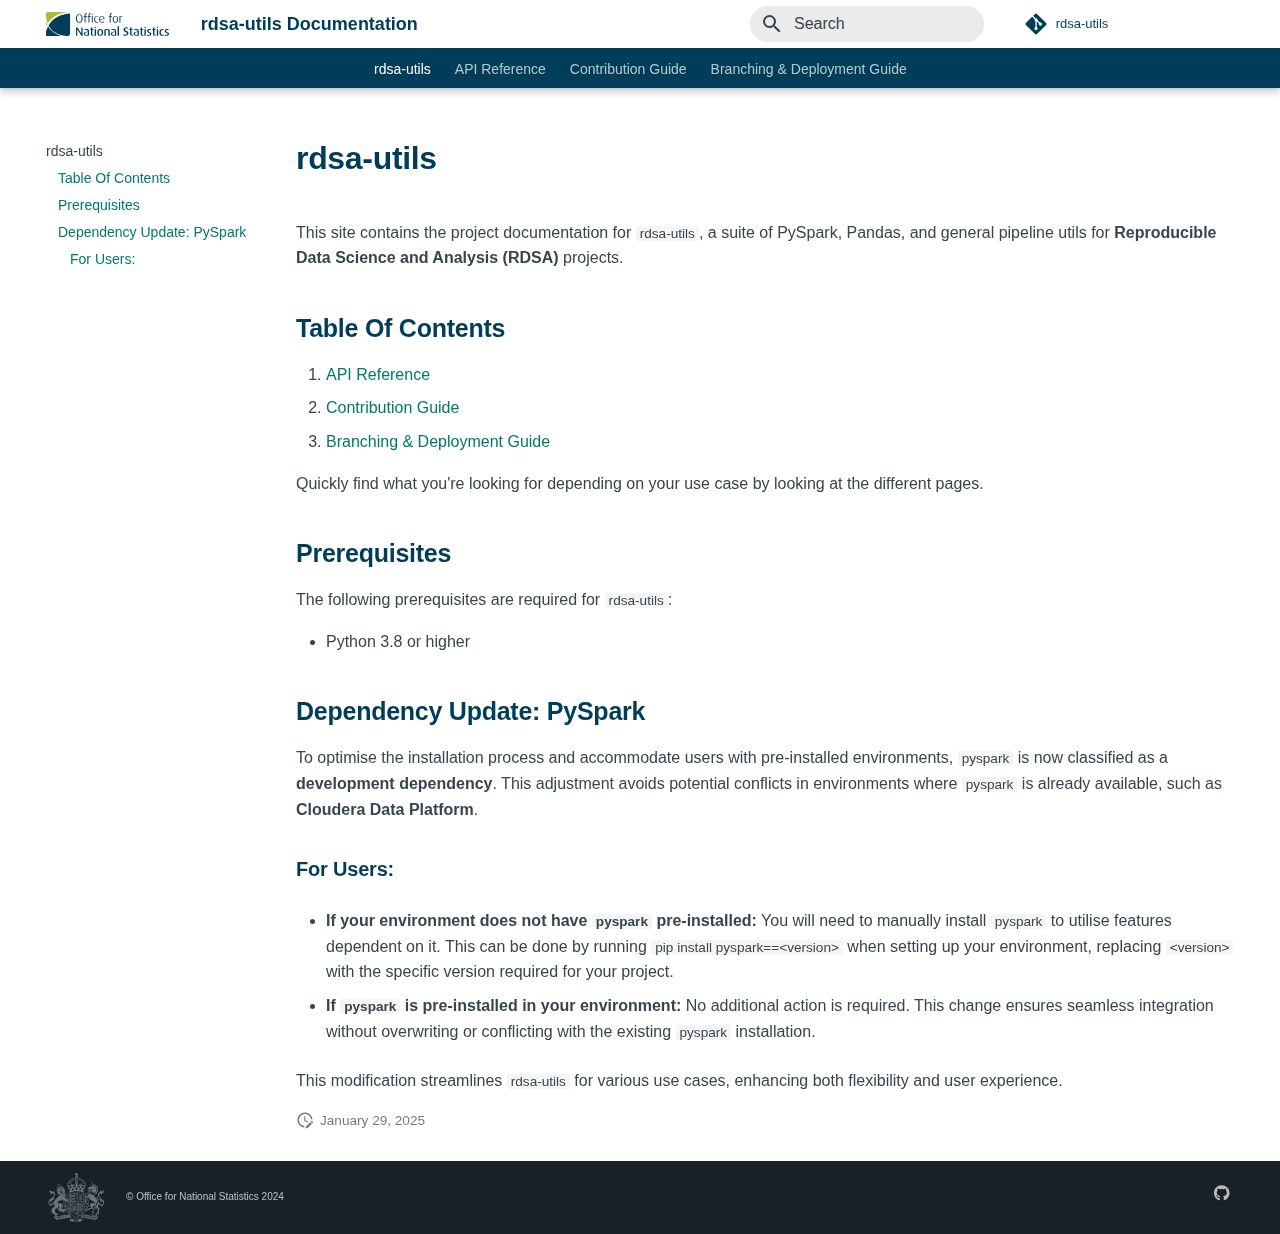
==== index.html @ 757cd20f "deploy: 5afa56622644bb2342d6a331ead1dd76dbdfb182" ====
<!--
  Copyright (c) 2016-2024 Martin Donath <martin.donath@squidfunk.com>

  Permission is hereby granted, free of charge, to any person obtaining a copy
  of this software and associated documentation files (the "Software"), to
  deal in the Software without restriction, including without limitation the
  rights to use, copy, modify, merge, publish, distribute, sublicense, and/or
  sell copies of the Software, and to permit persons to whom the Software is
  furnished to do so, subject to the following conditions:

  The above copyright notice and this permission notice shall be included in
  all copies or substantial portions of the Software.

  THE SOFTWARE IS PROVIDED "AS IS", WITHOUT WARRANTY OF ANY KIND, EXPRESS OR
  IMPLIED, INCLUDING BUT NOT LIMITED TO THE WARRANTIES OF MERCHANTABILITY,
  FITNESS FOR A PARTICULAR PURPOSE AND NON-INFRINGEMENT. IN NO EVENT SHALL THE
  AUTHORS OR COPYRIGHT HOLDERS BE LIABLE FOR ANY CLAIM, DAMAGES OR OTHER
  LIABILITY, WHETHER IN AN ACTION OF CONTRACT, TORT OR OTHERWISE, ARISING
  FROM, OUT OF OR IN CONNECTION WITH THE SOFTWARE OR THE USE OR OTHER DEALINGS
  IN THE SOFTWARE.
-->

<!--
  Copyright (c) 2016-2024 Martin Donath <martin.donath@squidfunk.com>

  Permission is hereby granted, free of charge, to any person obtaining a copy
  of this software and associated documentation files (the "Software"), to
  deal in the Software without restriction, including without limitation the
  rights to use, copy, modify, merge, publish, distribute, sublicense, and/or
  sell copies of the Software, and to permit persons to whom the Software is
  furnished to do so, subject to the following conditions:

  The above copyright notice and this permission notice shall be included in
  all copies or substantial portions of the Software.

  THE SOFTWARE IS PROVIDED "AS IS", WITHOUT WARRANTY OF ANY KIND, EXPRESS OR
  IMPLIED, INCLUDING BUT NOT LIMITED TO THE WARRANTIES OF MERCHANTABILITY,
  FITNESS FOR A PARTICULAR PURPOSE AND NON-INFRINGEMENT. IN NO EVENT SHALL THE
  AUTHORS OR COPYRIGHT HOLDERS BE LIABLE FOR ANY CLAIM, DAMAGES OR OTHER
  LIABILITY, WHETHER IN AN ACTION OF CONTRACT, TORT OR OTHERWISE, ARISING
  FROM, OUT OF OR IN CONNECTION WITH THE SOFTWARE OR THE USE OR OTHER DEALINGS
  IN THE SOFTWARE.
-->



<!doctype html>
<html lang="en" class="no-js">
  <head>

    <!-- Meta tags -->
    
      <meta charset="utf-8" />
      <meta name="viewport" content="width=device-width,initial-scale=1" />

      <!-- Page description -->
      

      <!-- Page author -->
      

      <!-- Canonical -->
      

      <!-- Previous page -->
      

      <!-- Next page -->
      
        <link rel="next" href="reference/" />
      

      <!-- RSS feed -->
      

      <!-- Favicon -->
      <link rel="icon" href="assets/images/favicon.ico" />

      <!-- Generator banner -->
      <meta
        name="generator"
        content="mkdocs-1.6.0, $md-name$-$md-version$"
      />
    

    <!-- Site title -->
    
      
        <title>rdsa-utils Documentation</title>
      
    

    <!-- Theme-related style sheets -->
    
      <link rel="stylesheet" href="assets/stylesheets/main.css" />

      <!-- Extra color palette -->
      

      <!-- Custom icons -->
      


    

    <!-- JavaScript libraries -->
    
      
    

    <!-- Webfonts -->
    

      <!-- Load fonts from Google -->
      
        
        
        <link rel="preconnect" href="https://fonts.gstatic.com" crossorigin />
        <link
          rel="stylesheet"
          href="https://fonts.googleapis.com/css?family=Roboto:300,300i,400,400i,700,700i%7CRoboto+Mono:400,400i,700,700i&display=fallback"
        />
        <style>
          :root {
            --md-text-font: "Roboto";
            --md-code-font: "Roboto Mono";
          }
        </style>
      
    

    <!-- Custom style sheets -->
    
      <link rel="stylesheet" href="assets/_mkdocstrings.css" />
    

    <!-- Helper functions for inline scripts -->
    <script>__md_scope=new URL(".",location),__md_hash=e=>[...e].reduce((e,_)=>(e<<5)-e+_.charCodeAt(0),0),__md_get=(e,_=localStorage,t=__md_scope)=>JSON.parse(_.getItem(t.pathname+"."+e)),__md_set=(e,_,t=localStorage,a=__md_scope)=>{try{t.setItem(a.pathname+"."+e,JSON.stringify(_))}catch(e){}}</script>

    <!-- Meta tags from front matter or plugins -->
    

    <!-- Custom front matter -->
    
  </head>

  <!-- Set text direction and color palette, if defined -->
  
  
    <body dir="ltr">
  
    

    <!--
      State toggles - we need to set autocomplete="off" in order to reset the
      drawer on back button invocation in some browsers
    -->
    <input
      class="md-toggle"
      data-md-toggle="drawer"
      type="checkbox"
      id="__drawer"
      autocomplete="off"
    />
    <input
      class="md-toggle"
      data-md-toggle="search"
      type="checkbox"
      id="__search"
      autocomplete="off"
    />

    <!-- Overlay for expanded drawer -->
    <label class="md-overlay" for="__drawer"></label>

    <!-- Skip to content -->
    <div data-md-component="skip">
      
        
        <a href="#table-of-contents" class="md-skip">
          Skip to content
        </a>
      
    </div>

    <!-- Announcement bar -->
    <div data-md-component="announce">
      
    </div>

    <!-- Version warning -->
    

    <!-- Header -->
    
      

  

<header class="md-header md-header--shadow md-header--lifted" data-md-component="header">
  <nav class="md-header__inner md-grid" aria-label="Header">
    <a href="." title="rdsa-utils Documentation" class="md-header__button md-logo" aria-label="rdsa-utils Documentation" data-md-component="logo">
      
  <img src="assets/images/logo.svg" alt="logo">

    </a>
    <label class="md-header__button md-icon" for="__drawer">
      
      <svg xmlns="http://www.w3.org/2000/svg" viewBox="0 0 24 24"><path d="M3 6h18v2H3V6m0 5h18v2H3v-2m0 5h18v2H3v-2Z"/></svg>
    </label>
    <div class="md-header__title" data-md-component="header-title">
      <div class="md-header__ellipsis">
        <div class="md-header__topic">
          <span class="md-ellipsis">
            rdsa-utils Documentation
          </span>
        </div>
        <div class="md-header__topic" data-md-component="header-topic">
          <span class="md-ellipsis">
            
              rdsa-utils
            
          </span>
        </div>
      </div>
    </div>
    
    
      <script>var media,input,key,value,palette=__md_get("__palette");if(palette&&palette.color){"(prefers-color-scheme)"===palette.color.media&&(media=matchMedia("(prefers-color-scheme: light)"),input=document.querySelector(media.matches?"[data-md-color-media='(prefers-color-scheme: light)']":"[data-md-color-media='(prefers-color-scheme: dark)']"),palette.color.media=input.getAttribute("data-md-color-media"),palette.color.scheme=input.getAttribute("data-md-color-scheme"),palette.color.primary=input.getAttribute("data-md-color-primary"),palette.color.accent=input.getAttribute("data-md-color-accent"));for([key,value]of Object.entries(palette.color))document.body.setAttribute("data-md-color-"+key,value)}</script>
    
    
    
      <label class="md-header__button md-icon" for="__search">
        
        <svg xmlns="http://www.w3.org/2000/svg" viewBox="0 0 24 24"><path d="M9.5 3A6.5 6.5 0 0 1 16 9.5c0 1.61-.59 3.09-1.56 4.23l.27.27h.79l5 5-1.5 1.5-5-5v-.79l-.27-.27A6.516 6.516 0 0 1 9.5 16 6.5 6.5 0 0 1 3 9.5 6.5 6.5 0 0 1 9.5 3m0 2C7 5 5 7 5 9.5S7 14 9.5 14 14 12 14 9.5 12 5 9.5 5Z"/></svg>
      </label>
      <div class="md-search" data-md-component="search" role="dialog">
  <label class="md-search__overlay" for="__search"></label>
  <div class="md-search__inner" role="search">
    <form class="md-search__form" name="search">
      <input type="text" class="md-search__input" name="query" aria-label="Search" placeholder="Search" autocapitalize="off" autocorrect="off" autocomplete="off" spellcheck="false" data-md-component="search-query" required>
      <label class="md-search__icon md-icon" for="__search">
        
        <svg xmlns="http://www.w3.org/2000/svg" viewBox="0 0 24 24"><path d="M9.5 3A6.5 6.5 0 0 1 16 9.5c0 1.61-.59 3.09-1.56 4.23l.27.27h.79l5 5-1.5 1.5-5-5v-.79l-.27-.27A6.516 6.516 0 0 1 9.5 16 6.5 6.5 0 0 1 3 9.5 6.5 6.5 0 0 1 9.5 3m0 2C7 5 5 7 5 9.5S7 14 9.5 14 14 12 14 9.5 12 5 9.5 5Z"/></svg>
        
        <svg xmlns="http://www.w3.org/2000/svg" viewBox="0 0 24 24"><path d="M20 11v2H8l5.5 5.5-1.42 1.42L4.16 12l7.92-7.92L13.5 5.5 8 11h12Z"/></svg>
      </label>
      <nav class="md-search__options" aria-label="Search">
        
        <button type="reset" class="md-search__icon md-icon" title="Clear" aria-label="Clear" tabindex="-1">
          
          <svg xmlns="http://www.w3.org/2000/svg" viewBox="0 0 24 24"><path d="M19 6.41 17.59 5 12 10.59 6.41 5 5 6.41 10.59 12 5 17.59 6.41 19 12 13.41 17.59 19 19 17.59 13.41 12 19 6.41Z"/></svg>
        </button>
      </nav>
      
    </form>
    <div class="md-search__output">
      <div class="md-search__scrollwrap" tabindex="0" data-md-scrollfix>
        <div class="md-search-result" data-md-component="search-result">
          <div class="md-search-result__meta">
            Initializing search
          </div>
          <ol class="md-search-result__list" role="presentation"></ol>
        </div>
      </div>
    </div>
  </div>
</div>
    
    
      <div class="md-header__source">
        <a href="https://github.com/ONSdigital/rdsa-utils" title="Go to repository" class="md-source" data-md-component="source">
  <div class="md-source__icon md-icon">
    
    <svg xmlns="http://www.w3.org/2000/svg" viewBox="0 0 448 512"><!--! Font Awesome Free 6.6.0 by @fontawesome - https://fontawesome.com License - https://fontawesome.com/license/free (Icons: CC BY 4.0, Fonts: SIL OFL 1.1, Code: MIT License) Copyright 2024 Fonticons, Inc.--><path d="M439.55 236.05 244 40.45a28.87 28.87 0 0 0-40.81 0l-40.66 40.63 51.52 51.52c27.06-9.14 52.68 16.77 43.39 43.68l49.66 49.66c34.23-11.8 61.18 31 35.47 56.69-26.49 26.49-70.21-2.87-56-37.34L240.22 199v121.85c25.3 12.54 22.26 41.85 9.08 55a34.34 34.34 0 0 1-48.55 0c-17.57-17.6-11.07-46.91 11.25-56v-123c-20.8-8.51-24.6-30.74-18.64-45L142.57 101 8.45 235.14a28.86 28.86 0 0 0 0 40.81l195.61 195.6a28.86 28.86 0 0 0 40.8 0l194.69-194.69a28.86 28.86 0 0 0 0-40.81z"/></svg>
  </div>
  <div class="md-source__repository">
    rdsa-utils
  </div>
</a>
      </div>
    
  </nav>
  
    
      
<nav class="md-tabs" aria-label="Tabs" data-md-component="tabs">
  <div class="md-grid">
    <ul class="md-tabs__list">
      
        
  
  
    
  
  
    <li class="md-tabs__item md-tabs__item--active">
      <a href="." class="md-tabs__link">
        
  
    
  
  rdsa-utils

      </a>
    </li>
  

      
        
  
  
  
    <li class="md-tabs__item">
      <a href="reference/" class="md-tabs__link">
        
  
    
  
  API Reference

      </a>
    </li>
  

      
        
  
  
  
    <li class="md-tabs__item">
      <a href="contribution_guide/" class="md-tabs__link">
        
  
    
  
  Contribution Guide

      </a>
    </li>
  

      
        
  
  
  
    <li class="md-tabs__item">
      <a href="branch_and_deploy_guide/" class="md-tabs__link">
        
  
    
  
  Branching & Deployment Guide

      </a>
    </li>
  

      
    </ul>
  </div>
</nav>
    
  
</header>
    

    <!-- Container -->
    <div class="md-container" data-md-component="container">

      <!-- Hero teaser -->
      

      <!-- Navigation tabs (collapsing) -->
      
        
      

      <!-- Main area -->
      <main class="md-main" data-md-component="main">
        <div class="md-main__inner md-grid">

          <!-- Sidebars -->
          

            <!-- Navigation -->
            
              
              <div
                class="md-sidebar md-sidebar--primary"
                data-md-component="sidebar"
                data-md-type="navigation"
                
              >
                <div class="md-sidebar__scrollwrap">
                  <div class="md-sidebar__inner">
                    


  


  

<nav class="md-nav md-nav--primary md-nav--lifted md-nav--integrated" aria-label="Navigation" data-md-level="0">
  <label class="md-nav__title" for="__drawer">
    <a href="." title="rdsa-utils Documentation" class="md-nav__button md-logo" aria-label="rdsa-utils Documentation" data-md-component="logo">
      
  <img src="assets/images/logo.svg" alt="logo">

    </a>
    rdsa-utils Documentation
  </label>
  
    <div class="md-nav__source">
      <a href="https://github.com/ONSdigital/rdsa-utils" title="Go to repository" class="md-source" data-md-component="source">
  <div class="md-source__icon md-icon">
    
    <svg xmlns="http://www.w3.org/2000/svg" viewBox="0 0 448 512"><!--! Font Awesome Free 6.6.0 by @fontawesome - https://fontawesome.com License - https://fontawesome.com/license/free (Icons: CC BY 4.0, Fonts: SIL OFL 1.1, Code: MIT License) Copyright 2024 Fonticons, Inc.--><path d="M439.55 236.05 244 40.45a28.87 28.87 0 0 0-40.81 0l-40.66 40.63 51.52 51.52c27.06-9.14 52.68 16.77 43.39 43.68l49.66 49.66c34.23-11.8 61.18 31 35.47 56.69-26.49 26.49-70.21-2.87-56-37.34L240.22 199v121.85c25.3 12.54 22.26 41.85 9.08 55a34.34 34.34 0 0 1-48.55 0c-17.57-17.6-11.07-46.91 11.25-56v-123c-20.8-8.51-24.6-30.74-18.64-45L142.57 101 8.45 235.14a28.86 28.86 0 0 0 0 40.81l195.61 195.6a28.86 28.86 0 0 0 40.8 0l194.69-194.69a28.86 28.86 0 0 0 0-40.81z"/></svg>
  </div>
  <div class="md-source__repository">
    rdsa-utils
  </div>
</a>
    </div>
  
  <ul class="md-nav__list" data-md-scrollfix>
    
      
      
  
  
    
  
  
  
    <li class="md-nav__item md-nav__item--active">
      
      <input class="md-nav__toggle md-toggle" type="checkbox" id="__toc">
      
      
      
        <label class="md-nav__link md-nav__link--active" for="__toc">
          
  
  <span class="md-ellipsis">
    rdsa-utils
  </span>
  

          <span class="md-nav__icon md-icon"></span>
        </label>
      
      <a href="." class="md-nav__link md-nav__link--active">
        
  
  <span class="md-ellipsis">
    rdsa-utils
  </span>
  

      </a>
      
        

<nav class="md-nav md-nav--secondary" aria-label="Table of contents">
  
  
  
  
    <label class="md-nav__title" for="__toc">
      <span class="md-nav__icon md-icon"></span>
      Table of contents
    </label>
    <ul class="md-nav__list" data-md-component="toc" data-md-scrollfix>
      
        <li class="md-nav__item">
  <a href="#table-of-contents" class="md-nav__link">
    <span class="md-ellipsis">
      Table Of Contents
    </span>
  </a>
  
</li>
      
        <li class="md-nav__item">
  <a href="#prerequisites" class="md-nav__link">
    <span class="md-ellipsis">
      Prerequisites
    </span>
  </a>
  
</li>
      
        <li class="md-nav__item">
  <a href="#dependency-update-pyspark" class="md-nav__link">
    <span class="md-ellipsis">
      Dependency Update: PySpark
    </span>
  </a>
  
    <nav class="md-nav" aria-label="Dependency Update: PySpark">
      <ul class="md-nav__list">
        
          <li class="md-nav__item">
  <a href="#for-users" class="md-nav__link">
    <span class="md-ellipsis">
      For Users:
    </span>
  </a>
  
</li>
        
      </ul>
    </nav>
  
</li>
      
    </ul>
  
</nav>
      
    </li>
  

    
      
      
  
  
  
  
    <li class="md-nav__item">
      <a href="reference/" class="md-nav__link">
        
  
  <span class="md-ellipsis">
    API Reference
  </span>
  

      </a>
    </li>
  

    
      
      
  
  
  
  
    <li class="md-nav__item">
      <a href="contribution_guide/" class="md-nav__link">
        
  
  <span class="md-ellipsis">
    Contribution Guide
  </span>
  

      </a>
    </li>
  

    
      
      
  
  
  
  
    <li class="md-nav__item">
      <a href="branch_and_deploy_guide/" class="md-nav__link">
        
  
  <span class="md-ellipsis">
    Branching & Deployment Guide
  </span>
  

      </a>
    </li>
  

    
  </ul>
</nav>
                  </div>
                </div>
              </div>
            

            <!-- Table of contents -->
            
          

          <!-- Page content -->
          
            <div class="md-content" data-md-component="content">
              <article class="md-content__inner md-typeset">
                
                  

  
  


  <h1>rdsa-utils</h1>

<p>This site contains the project documentation for <code>rdsa-utils</code>, a suite of PySpark, Pandas, 
and general pipeline utils for <strong>Reproducible Data Science and Analysis (RDSA)</strong> projects.</p>
<h2 id="table-of-contents">Table Of Contents</h2>
<ol>
<li><a href="reference/">API Reference</a></li>
<li><a href="contribution_guide/">Contribution Guide</a></li>
<li><a href="branch_and_deploy_guide/">Branching &amp; Deployment Guide</a></li>
</ol>
<p>Quickly find what you're looking for depending on your use case by looking at the different pages.</p>
<h2 id="prerequisites">Prerequisites</h2>
<p>The following prerequisites are required for <code>rdsa-utils</code>:</p>
<ul>
<li>Python 3.8 or higher</li>
</ul>
<h2 id="dependency-update-pyspark">Dependency Update: PySpark</h2>
<p>To optimise the installation process and accommodate users with pre-installed environments, 
<code>pyspark</code> is now classified as a <strong>development dependency</strong>. This adjustment avoids 
potential conflicts in environments where <code>pyspark</code> is already available, 
such as <strong>Cloudera Data Platform</strong>.</p>
<h3 id="for-users">For Users:</h3>
<ul>
<li>
<p><strong>If your environment does not have <code>pyspark</code> pre-installed:</strong> You will need to 
manually install <code>pyspark</code> to utilise features dependent on it. This can be done by 
running <code>pip install pyspark==&lt;version&gt;</code> when setting up your environment, 
replacing <code>&lt;version&gt;</code> with the specific version required for your project.</p>
</li>
<li>
<p><strong>If <code>pyspark</code> is pre-installed in your environment:</strong> No additional action is required. 
This change ensures seamless integration without overwriting or conflicting with the 
existing <code>pyspark</code> installation.</p>
</li>
</ul>
<p>This modification streamlines <code>rdsa-utils</code> for various use cases, enhancing both 
flexibility and user experience.</p>







  
    
  
  


  <aside class="md-source-file">
    
      
  <span class="md-source-file__fact">
    <span class="md-icon" title="Last update">
      <svg xmlns="http://www.w3.org/2000/svg" viewBox="0 0 24 24"><path d="M21 13.1c-.1 0-.3.1-.4.2l-1 1 2.1 2.1 1-1c.2-.2.2-.6 0-.8l-1.3-1.3c-.1-.1-.2-.2-.4-.2m-1.9 1.8-6.1 6V23h2.1l6.1-6.1-2.1-2M12.5 7v5.2l4 2.4-1 1L11 13V7h1.5M11 21.9c-5.1-.5-9-4.8-9-9.9C2 6.5 6.5 2 12 2c5.3 0 9.6 4.1 10 9.3-.3-.1-.6-.2-1-.2s-.7.1-1 .2C19.6 7.2 16.2 4 12 4c-4.4 0-8 3.6-8 8 0 4.1 3.1 7.5 7.1 7.9l-.1.2v1.8Z"/></svg>
    </span>
    <span class="git-revision-date-localized-plugin git-revision-date-localized-plugin-date">January 29, 2025</span>
  </span>

    
    
    
    
  </aside>





                
              </article>
            </div>
          

          <!-- User preference: content -->
          
  <script>var tabs=__md_get("__tabs");if(Array.isArray(tabs))e:for(var set of document.querySelectorAll(".tabbed-set")){var tab,labels=set.querySelector(".tabbed-labels");for(tab of tabs)for(var label of labels.getElementsByTagName("label"))if(label.innerText.trim()===tab){var input=document.getElementById(label.htmlFor);input.checked=!0;continue e}}</script>

<script>var target=document.getElementById(location.hash.slice(1));target&&target.name&&(target.checked=target.name.startsWith("__tabbed_"))</script>
        </div>

        <!-- Back-to-top button -->
        
      </main>

      <!-- Footer -->
      
        <footer class="md-footer">
  
  <div class="md-footer-meta md-typeset">
    <div class="md-footer-meta__inner md-grid">
      <div class="md-copyright">
  
  <div class="md-copyright__highlight">
    <img
      src="./assets/images/govuk-crest.svg"
      width="60px"
      height="60px"
    />
    <p>&copy;  <a href="https://www.ons.gov.uk">Office for National Statistics 2024</a>
</p>
  </div>
  
</div>
      
        <div class="md-social">
  
    
    
    
    
    <a href="<insert repo link>" target="_blank" rel="noopener" title="" class="md-social__link">
      <svg xmlns="http://www.w3.org/2000/svg" viewBox="0 0 496 512"><!--! Font Awesome Free 6.6.0 by @fontawesome - https://fontawesome.com License - https://fontawesome.com/license/free (Icons: CC BY 4.0, Fonts: SIL OFL 1.1, Code: MIT License) Copyright 2024 Fonticons, Inc.--><path d="M165.9 397.4c0 2-2.3 3.6-5.2 3.6-3.3.3-5.6-1.3-5.6-3.6 0-2 2.3-3.6 5.2-3.6 3-.3 5.6 1.3 5.6 3.6zm-31.1-4.5c-.7 2 1.3 4.3 4.3 4.9 2.6 1 5.6 0 6.2-2s-1.3-4.3-4.3-5.2c-2.6-.7-5.5.3-6.2 2.3zm44.2-1.7c-2.9.7-4.9 2.6-4.6 4.9.3 2 2.9 3.3 5.9 2.6 2.9-.7 4.9-2.6 4.6-4.6-.3-1.9-3-3.2-5.9-2.9zM244.8 8C106.1 8 0 113.3 0 252c0 110.9 69.8 205.8 169.5 239.2 12.8 2.3 17.3-5.6 17.3-12.1 0-6.2-.3-40.4-.3-61.4 0 0-70 15-84.7-29.8 0 0-11.4-29.1-27.8-36.6 0 0-22.9-15.7 1.6-15.4 0 0 24.9 2 38.6 25.8 21.9 38.6 58.6 27.5 72.9 20.9 2.3-16 8.8-27.1 16-33.7-55.9-6.2-112.3-14.3-112.3-110.5 0-27.5 7.6-41.3 23.6-58.9-2.6-6.5-11.1-33.3 2.6-67.9 20.9-6.5 69 27 69 27 20-5.6 41.5-8.5 62.8-8.5s42.8 2.9 62.8 8.5c0 0 48.1-33.6 69-27 13.7 34.7 5.2 61.4 2.6 67.9 16 17.7 25.8 31.5 25.8 58.9 0 96.5-58.9 104.2-114.8 110.5 9.2 7.9 17 22.9 17 46.4 0 33.7-.3 75.4-.3 83.6 0 6.5 4.6 14.4 17.3 12.1C428.2 457.8 496 362.9 496 252 496 113.3 383.5 8 244.8 8zM97.2 352.9c-1.3 1-1 3.3.7 5.2 1.6 1.6 3.9 2.3 5.2 1 1.3-1 1-3.3-.7-5.2-1.6-1.6-3.9-2.3-5.2-1zm-10.8-8.1c-.7 1.3.3 2.9 2.3 3.9 1.6 1 3.6.7 4.3-.7.7-1.3-.3-2.9-2.3-3.9-2-.6-3.6-.3-4.3.7zm32.4 35.6c-1.6 1.3-1 4.3 1.3 6.2 2.3 2.3 5.2 2.6 6.5 1 1.3-1.3.7-4.3-1.3-6.2-2.2-2.3-5.2-2.6-6.5-1zm-11.4-14.7c-1.6 1-1.6 3.6 0 5.9 1.6 2.3 4.3 3.3 5.6 2.3 1.6-1.3 1.6-3.9 0-6.2-1.4-2.3-4-3.3-5.6-2z"/></svg>
    </a>
  
</div>
      
    </div>
  </div>
</footer>
      
    </div>

    <!-- Dialog -->
    <div class="md-dialog" data-md-component="dialog">
      <div class="md-dialog__inner md-typeset"></div>
    </div>

    <!-- Progress indicator -->
    

    <!-- Consent -->
    

    <!-- Theme-related configuration -->
    <!-- Versioning --><!-- Tags --><!-- Translations --><!-- Configuration -->
      <script id="__config" type="application/json">{"base": ".", "features": ["navigation.tabs", "navigation.tabs.sticky", "navigation.sections", "toc.integrate", "content.tabs.link", "content.code.annotation", "content.code.copy"], "search": "assets/javascripts/workers/search.js", "translations": {"clipboard.copied": "Copied to clipboard", "clipboard.copy": "Copy to clipboard", "search.result.more.one": "1 more on this page", "search.result.more.other": "# more on this page", "search.result.none": "No matching documents", "search.result.one": "1 matching document", "search.result.other": "# matching documents", "search.result.placeholder": "Type to start searching", "search.result.term.missing": "Missing", "select.version": "Select version"}}</script>
    

    <!-- Theme-related JavaScript -->
    
      <script src="assets/javascripts/bundle.js"></script>

      <!-- Custom JavaScript -->
      
    
  </body>
</html>
---- assets/stylesheets/main.css ----
@charset "UTF-8";

:root {
    --font-color: #222222; /* A dark grey color */
    --font-family: 'Helvetica', sans-serif; /* 12px font size is not needed here */
    --links-color: #00796b; /* A teal color */
    --links-hover-color: #a8bd3a; /* A green color */
    --logo-header-nav-font-color: #003d59; /* A dark blue color */
    --logo-header-nav-background-color: #ffffff; /* A white color */
    --header-nav-font-color: #ffffff; /* A white color */
    --header-nav-background-color: #003d59; /* A dark blue color */
    --title-font-color: #003d59; /* A green color */
    --search-bar-background-color: #ebebeb; /* A white color */
    --top-nav-links-color: #ffffff; /* A white color */
    --top-nav-links-hover-color: #a8bd3a; /* A green color */
    --footer-background-color: #263238; /* A dark blue color */
    --footer-font-color: #eceff1; /* A white color */
}

html {
    -webkit-text-size-adjust: none;
    -moz-text-size-adjust: none;
    text-size-adjust: none;
    box-sizing: border-box
}

*, :after, :before {
    box-sizing: inherit
}

@media (prefers-reduced-motion) {
    *, :after, :before {
        transition: none !important
    }
}

body {
    margin: 0
}

a, button, input, label {
    -webkit-tap-highlight-color: transparent
}

a, a:active, a:visited {
    color: var(--links-color);
    text-decoration: none
}

a:hover {
    color: var(--links-hover-color);
    text-decoration: none
}

hr {
    border: 0;
    box-sizing: initial;
    display: block;
    height: .05rem;
    overflow: visible;
    padding: 0
}

small {
    font-size: 80%
}

sub, sup {
    line-height: 1em
}

img {
    border-style: none
}

table {
    border-collapse: initial;
    border-spacing: 0
}

td, th {
    font-weight: 400;
    vertical-align: top
}

button {
    background: #0000;
    border: 0;
    font-family: inherit;
    font-size: inherit;
    margin: 0;
    padding: 0
}

input {
    border: 0;
    outline: none
}

/* :root {
    --md-primary-fg-color: #4051b5;
    --md-primary-fg-color--light: #5d6cc0;
    --md-primary-fg-color--dark: #303fa1;
    --md-primary-bg-color: #fff;
    --md-primary-bg-color--light: #ffffffb3;
    --md-accent-fg-color: #526cfe;
    --md-accent-fg-color--transparent: #526cfe1a;
    --md-accent-bg-color: #fff;
    --md-accent-bg-color--light: #ffffffb3
} */

[data-md-color-scheme=default] {
    color-scheme: light
}

[data-md-color-scheme=default] img[src$="#gh-dark-mode-only"], [data-md-color-scheme=default] img[src$="#only-dark"] {
    display: none
}

:root, [data-md-color-scheme=default] {
    --md-hue: 225deg;
    --md-default-fg-color: #000000de;
    --md-default-fg-color--light: #0000008a;
    --md-default-fg-color--lighter: #00000052;
    --md-default-fg-color--lightest: #00000012;
    --md-default-bg-color: #fff;
    --md-default-bg-color--light: #ffffffb3;
    --md-default-bg-color--lighter: #ffffff4d;
    --md-default-bg-color--lightest: #ffffff1f;
    --font-color: #36464e;
    --md-code-bg-color: #f5f5f5;
    --md-code-hl-color: #4287ff;
    --md-code-hl-color--light: #4287ff1a;
    --md-code-hl-number-color: #d52a2a;
    --md-code-hl-special-color: #db1457;
    --md-code-hl-function-color: #a846b9;
    --md-code-hl-constant-color: #6e59d9;
    --md-code-hl-keyword-color: #3f6ec6;
    --md-code-hl-string-color: #1c7d4d;
    --md-code-hl-name-color: var(--font-color);
    --md-code-hl-operator-color: var(--md-default-fg-color--light);
    --md-code-hl-punctuation-color: var(--md-default-fg-color--light);
    --md-code-hl-comment-color: var(--md-default-fg-color--light);
    --md-code-hl-generic-color: var(--md-default-fg-color--light);
    --md-code-hl-variable-color: var(--md-default-fg-color--light);
    --md-typeset-color: var(--md-default-fg-color);
    --md-typeset-a-color: var(--links-color);
    --md-typeset-del-color: #f5503d26;
    --md-typeset-ins-color: #0bd57026;
    --md-typeset-kbd-color: #fafafa;
    --md-typeset-kbd-accent-color: #fff;
    --md-typeset-kbd-border-color: #b8b8b8;
    --md-typeset-mark-color: #ffff0080;
    --md-typeset-table-color: #0000001f;
    --md-typeset-table-color--light: rgba(0, 0, 0, .035);
    --md-admonition-fg-color: var(--md-default-fg-color);
    --md-admonition-bg-color: var(--md-default-bg-color);
    --md-warning-fg-color: #000000de;
    --md-warning-bg-color: #ff9;
    --md-footer-fg-color: #fff;
    --md-footer-fg-color--light: #ffffffb3;
    --md-footer-fg-color--lighter: #ffffff73;
    --md-footer-bg-color: #000000de;
    --md-footer-bg-color--dark: #00000052;
    --md-shadow-z1: 0 0.2rem 0.5rem #0000000d, 0 0 0.05rem #0000001a;
    --md-shadow-z2: 0 0.2rem 0.5rem #0000001a, 0 0 0.05rem #00000040;
    --md-shadow-z3: 0 0.2rem 0.5rem #0003, 0 0 0.05rem #00000059
}

.md-icon svg {
    fill: currentcolor;
    display: block;
    height: 1.2rem;
    width: 1.2rem
}

body {
    -webkit-font-smoothing: antialiased;
    -moz-osx-font-smoothing: grayscale;
}

aside, body, input {
    color: var(--font-color);
    font-family: var(--font-family)
}

code, kbd, pre {
    font-family: var(--font-family)
}

:root {
    --md-typeset-table-sort-icon: url('data:image/svg+xml;charset=utf-8,<svg xmlns="http://www.w3.org/2000/svg" viewBox="0 0 24 24"><path d="m18 21-4-4h3V7h-3l4-4 4 4h-3v10h3M2 19v-2h10v2M2 13v-2h7v2M2 7V5h4v2H2Z"/></svg>');
    --md-typeset-table-sort-icon--asc: url('data:image/svg+xml;charset=utf-8,<svg xmlns="http://www.w3.org/2000/svg" viewBox="0 0 24 24"><path d="M19 17h3l-4 4-4-4h3V3h2M2 17h10v2H2M6 5v2H2V5m0 6h7v2H2v-2Z"/></svg>');
    --md-typeset-table-sort-icon--desc: url('data:image/svg+xml;charset=utf-8,<svg xmlns="http://www.w3.org/2000/svg" viewBox="0 0 24 24"><path d="M19 7h3l-4-4-4 4h3v14h2M2 17h10v2H2M6 5v2H2V5m0 6h7v2H2v-2Z"/></svg>')
}

.md-typeset {
    -webkit-print-color-adjust: exact;
    print-color-adjust: exact;
    font-size: .8rem;
    line-height: 1.6;
}

@media print {
    .md-typeset {
        font-size: .68rem
    }
}

.md-typeset blockquote, .md-typeset dl, .md-typeset figure, .md-typeset ol, .md-typeset pre, .md-typeset ul {
    margin-bottom: 1em;
    margin-top: 1em
}

.md-typeset h1, 
.md-typeset h2, 
.md-typeset h3, 
.md-typeset h4, 
.md-typeset h5, 
.md-typeset h6 {
    color: var(--title-font-color);
    font-weight: 800;
    letter-spacing: -.01em;
}

.md-typeset h1 {
    font-size: 2em;
    line-height: 1.3;
    margin: 0 0 1.25em;
}

.md-typeset h2 {
    font-size: 1.5625em;
    line-height: 1.4;
    margin: 1.6em 0 .64em;
}

.md-typeset h3 {
    font-size: 1.25em;
    line-height: 1.5;
    margin: 1.6em 0 .8em;
}

.md-typeset h2 + h3 {
    margin-top: .8em;
}

.md-typeset h4 {
    margin: 1em 0;
}

.md-typeset h5, 
.md-typeset h6 {
    font-size: .8em;
    margin: 1.25em 0;
}

.md-typeset h5 {
    text-transform: uppercase;
}

.md-typeset hr {
    border-bottom: .05rem solid var(--md-default-fg-color--lightest);
    display: flow-root;
    margin: 1.5em 0
}

.md-typeset a {
    color: var(--links-color);
    word-break: break-word
}

.md-typeset a, .md-typeset a:before {
    transition: color 125ms
}

.md-typeset a:focus, .md-typeset a:hover {
    color: var(--links-hover-color)
}

.md-typeset a:focus code, .md-typeset a:hover code {
    background-color: var(--md-accent-fg-color--transparent)
}

.md-typeset a code {
    color: var(--links-color);
    transition: background-color 125ms
}

.md-typeset a.focus-visible {
    outline-color: var(--md-accent-fg-color);
    outline-offset: .2rem
}

.md-typeset code, .md-typeset kbd, .md-typeset pre {
    color: var(--font-color);
    direction: ltr;
    font-variant-ligatures: none
}

@media print {
    .md-typeset code, .md-typeset kbd, .md-typeset pre {
        white-space: pre-wrap
    }
}

.md-typeset code {
    background-color: var(--md-code-bg-color);
    border-radius: .1rem;
    -webkit-box-decoration-break: clone;
    box-decoration-break: clone;
    font-size: .85em;
    padding: 0 .2941176471em;
    word-break: break-word
}

.md-typeset code:not(.focus-visible) {
    -webkit-tap-highlight-color: transparent;
    outline: none
}

.md-typeset pre {
    display: flow-root;
    line-height: 1.4;
    position: relative
}

.md-typeset pre>code {
    -webkit-box-decoration-break: slice;
    box-decoration-break: slice;
    box-shadow: none;
    display: block;
    margin: 0;
    outline-color: var(--md-accent-fg-color);
    overflow: auto;
    padding: .7720588235em 1.1764705882em;
    scrollbar-color: var(--md-default-fg-color--lighter) #0000;
    scrollbar-width: thin;
    touch-action: auto;
    word-break: normal
}

.md-typeset pre>code:hover {
    scrollbar-color: var(--md-accent-fg-color) #0000
}

.md-typeset pre>code::-webkit-scrollbar {
    height: .2rem;
    width: .2rem
}

.md-typeset pre>code::-webkit-scrollbar-thumb {
    background-color: var(--md-default-fg-color--lighter)
}

.md-typeset pre>code::-webkit-scrollbar-thumb:hover {
    background-color: var(--md-accent-fg-color)
}

.md-typeset kbd {
    background-color: var(--md-typeset-kbd-color);
    border-radius: .1rem;
    box-shadow: 0 .1rem 0 .05rem var(--md-typeset-kbd-border-color), 0 .1rem 0 var(--md-typeset-kbd-border-color), 0 -.1rem .2rem var(--md-typeset-kbd-accent-color) inset;
    color: var(--md-default-fg-color);
    display: inline-block;
    font-size: .75em;
    padding: 0 .6666666667em;
    vertical-align: text-top;
    word-break: break-word
}

.md-typeset mark {
    background-color: var(--md-typeset-mark-color);
    -webkit-box-decoration-break: clone;
    box-decoration-break: clone;
    color: inherit;
    word-break: break-word
}

.md-typeset abbr {
    border-bottom: .05rem dotted var(--md-default-fg-color--light);
    cursor: help;
    text-decoration: none
}

.md-typeset small {
    opacity: .75
}

.md-typeset sub, .md-typeset sup {
    margin-left: .078125em
}

.md-typeset blockquote {
    padding-left: .6rem
}

.md-typeset blockquote {
    border-left: .2rem solid var(--md-default-fg-color--lighter)
}

.md-typeset blockquote {
    color: var(--md-default-fg-color--light);
    margin-left: 0;
    margin-right: 0
}

.md-typeset ul {
    list-style-type: disc
}

.md-typeset ol, .md-typeset ul {
    margin-left: .625em
}

.md-typeset ol, .md-typeset ul {
    padding: 0
}

.md-typeset ol:not([hidden]), .md-typeset ul:not([hidden]) {
    display: flow-root
}

.md-typeset ol ol, .md-typeset ul ol {
    list-style-type: lower-alpha
}

.md-typeset ol ol ol, .md-typeset ul ol ol {
    list-style-type: lower-roman
}

.md-typeset ol li, .md-typeset ul li {
    margin-left: 1.25em
}

.md-typeset ol li, .md-typeset ul li {
    margin-bottom: .5em
}

.md-typeset ol li blockquote, .md-typeset ol li p, .md-typeset ul li blockquote, .md-typeset ul li p {
    margin: .5em 0
}

.md-typeset ol li:last-child, .md-typeset ul li:last-child {
    margin-bottom: 0
}

.md-typeset ol li ol, .md-typeset ol li ul, .md-typeset ul li ol, .md-typeset ul li ul {
    margin-left: .625em
}

.md-typeset ol li ol, .md-typeset ol li ul, .md-typeset ul li ol, .md-typeset ul li ul {
    margin-bottom: .5em;
    margin-top: .5em
}

.md-typeset dd {
    margin-left: 1.875em
}

.md-typeset dd {
    margin-bottom: 1.5em;
    margin-top: 1em
}

.md-typeset img, .md-typeset svg, .md-typeset video {
    height: auto;
    max-width: 100%
}

.md-typeset img[align=left] {
    margin: 1em 1em 1em 0
}

.md-typeset img[align=right] {
    margin: 1em 0 1em 1em
}

.md-typeset img[align]:only-child {
    margin-top: 0
}

.md-typeset figure {
    display: flow-root;
    margin: 1em auto;
    max-width: 100%;
    text-align: center;
    width: -moz-fit-content;
    width: fit-content
}

.md-typeset figure img {
    display: block;
    margin: 0 auto
}

.md-typeset figcaption {
    font-style: italic;
    margin: 1em auto;
    max-width: 24rem
}

.md-typeset iframe {
    max-width: 100%
}

.md-typeset table:not([class]) {
    background-color: var(--md-default-bg-color);
    border: .05rem solid var(--md-typeset-table-color);
    border-radius: .1rem;
    display: inline-block;
    font-size: .64rem;
    max-width: 100%;
    overflow: auto;
    touch-action: auto
}

@media print {
    .md-typeset table:not([class]) {
        display: table
    }
}

.md-typeset table:not([class])+* {
    margin-top: 1.5em
}

.md-typeset table:not([class]) td>:first-child, .md-typeset table:not([class]) th>:first-child {
    margin-top: 0
}

.md-typeset table:not([class]) td>:last-child, .md-typeset table:not([class]) th>:last-child {
    margin-bottom: 0
}

.md-typeset table:not([class]) td:not([align]), .md-typeset table:not([class]) th:not([align]) {
    text-align: left
}

.md-typeset table:not([class]) th {
    font-weight: 700;
    min-width: 5rem;
    padding: .9375em 1.25em;
    vertical-align: top
}

.md-typeset table:not([class]) td {
    border-top: .05rem solid var(--md-typeset-table-color);
    padding: .9375em 1.25em;
    vertical-align: top
}

.md-typeset table:not([class]) tbody tr {
    transition: background-color 125ms
}

.md-typeset table:not([class]) tbody tr:hover {
    background-color: var(--md-typeset-table-color--light);
    box-shadow: 0 .05rem 0 var(--md-default-bg-color) inset
}

.md-typeset table:not([class]) a {
    word-break: normal
}

.md-typeset table th[role=columnheader] {
    cursor: pointer
}

.md-typeset table th[role=columnheader]:after {
    margin-left: .5em
}

.md-typeset table th[role=columnheader]:after {
    content: "";
    display: inline-block;
    height: 1.2em;
    -webkit-mask-image: var(--md-typeset-table-sort-icon);
    mask-image: var(--md-typeset-table-sort-icon);
    -webkit-mask-repeat: no-repeat;
    mask-repeat: no-repeat;
    -webkit-mask-size: contain;
    mask-size: contain;
    transition: background-color 125ms;
    vertical-align: text-bottom;
    width: 1.2em
}

.md-typeset table th[role=columnheader]:hover:after {
    background-color: var(--md-default-fg-color--lighter)
}

.md-typeset table th[role=columnheader][aria-sort=ascending]:after {
    background-color: var(--md-default-fg-color--light);
    -webkit-mask-image: var(--md-typeset-table-sort-icon--asc);
    mask-image: var(--md-typeset-table-sort-icon--asc)
}

.md-typeset table th[role=columnheader][aria-sort=descending]:after {
    background-color: var(--md-default-fg-color--light);
    -webkit-mask-image: var(--md-typeset-table-sort-icon--desc);
    mask-image: var(--md-typeset-table-sort-icon--desc)
}

.md-typeset__scrollwrap {
    margin: 1em -.8rem;
    overflow-x: auto;
    touch-action: auto
}

.md-typeset__table {
    display: inline-block;
    margin-bottom: .5em;
    padding: 0 .8rem
}

@media print {
    .md-typeset__table {
        display: block
    }
}

html .md-typeset__table table {
    display: table;
    margin: 0;
    overflow: hidden;
    width: 100%
}

@media screen and (max-width:44.984375em) {
    .md-content__inner>pre {
        margin: 1em -.8rem
    }

    .md-content__inner>pre code {
        border-radius: 0
    }
}

.md-typeset .md-author {
    border-radius: 100%;
    display: block;
    flex-shrink: 0;
    height: 1.6rem;
    overflow: hidden;
    position: relative;
    transition: color 125ms, transform 125ms;
    width: 1.6rem
}

.md-typeset .md-author img {
    display: block
}

.md-typeset .md-author--more {
    background: var(--md-default-fg-color--lightest);
    color: var(--md-default-fg-color--lighter);
    font-size: .6rem;
    font-weight: 700;
    line-height: 1.6rem;
    text-align: center
}

.md-typeset .md-author--long {
    height: 2.4rem;
    width: 2.4rem
}

.md-typeset a.md-author {
    transform: scale(1)
}

.md-typeset a.md-author img {
    border-radius: 100%;
    filter: grayscale(100%) opacity(75%);
    transition: filter 125ms
}

.md-typeset a.md-author:focus, .md-typeset a.md-author:hover {
    transform: scale(1.1);
    z-index: 1
}

.md-typeset a.md-author:focus img, .md-typeset a.md-author:hover img {
    filter: grayscale(0)
}

.md-banner {
    background-color: var(--md-footer-bg-color);
    color: var(--md-footer-fg-color);
    overflow: auto
}

@media print {
    .md-banner {
        display: none
    }
}

.md-banner--warning {
    background-color: var(--md-warning-bg-color);
    color: var(--md-warning-fg-color)
}

.md-banner__inner {
    font-size: .7rem;
    margin: .6rem auto;
    padding: 0 .8rem
}

.md-banner__button {
    float: right
}

.md-banner__button {
    color: inherit;
    cursor: pointer;
    transition: opacity .25s
}

.no-js .md-banner__button {
    display: none
}

.md-banner__button:hover {
    opacity: .7
}

html {
    font-size: 125%;
    height: 100%;
    overflow-x: hidden
}

@media screen and (min-width:100em) {
    html {
        font-size: 137.5%
    }
}

@media screen and (min-width:125em) {
    html {
        font-size: 150%
    }
}

body {
    background-color: var(--md-default-bg-color);
    display: flex;
    flex-direction: column;
    font-size: .5rem;
    min-height: 100%;
    position: relative;
    width: 100%
}

@media print {
    body {
        display: block
    }
}

@media screen and (max-width:59.984375em) {
    body[data-md-scrolllock] {
        position: fixed
    }
}

.md-grid {
    margin-left: auto;
    margin-right: auto;
    max-width: 61rem
}

.md-container {
    display: flex;
    flex-direction: column;
    flex-grow: 1
}

@media print {
    .md-container {
        display: block
    }
}

.md-main {
    flex-grow: 1
}

.md-main__inner {
    display: flex;
    height: 100%;
    margin-top: 1.5rem
}

.md-ellipsis {
    overflow: hidden;
    text-overflow: ellipsis;
}

.md-headder__ellipsis, .md-header__topic {
    font-weight: 600;
}

.md-toggle {
    display: none
}

.md-option {
    height: 0;
    opacity: 0;
    position: absolute;
    width: 0
}

.md-option:checked+label:not([hidden]) {
    display: block
}

.md-option.focus-visible+label {
    outline-color: var(--md-accent-fg-color);
    outline-style: auto
}

.md-skip {
    background-color: var(--md-default-fg-color);
    border-radius: .1rem;
    color: var(--md-default-bg-color);
    font-size: .64rem;
    margin: .5rem;
    opacity: 0;
    outline-color: var(--md-accent-fg-color);
    padding: .3rem .5rem;
    position: fixed;
    transform: translateY(.4rem);
    z-index: -1
}

.md-skip:focus {
    opacity: 1;
    transform: translateY(0);
    transition: transform .25s cubic-bezier(.4, 0, .2, 1), opacity 175ms 75ms;
    z-index: 10
}

@page {
    margin: 25mm
}

:root {
    --md-clipboard-icon: url('data:image/svg+xml;charset=utf-8,<svg xmlns="http://www.w3.org/2000/svg" viewBox="0 0 24 24"><path d="M19 21H8V7h11m0-2H8a2 2 0 0 0-2 2v14a2 2 0 0 0 2 2h11a2 2 0 0 0 2-2V7a2 2 0 0 0-2-2m-3-4H4a2 2 0 0 0-2 2v14h2V3h12V1Z"/></svg>')
}

.md-clipboard {
    border-radius: .1rem;
    color: var(--md-default-fg-color--lightest);
    cursor: pointer;
    height: 1.5em;
    outline-color: var(--md-accent-fg-color);
    outline-offset: .1rem;
    position: absolute;
    right: .5em;
    top: .5em;
    transition: color .25s;
    width: 1.5em;
    z-index: 1
}

@media print {
    .md-clipboard {
        display: none
    }
}

.md-clipboard:not(.focus-visible) {
    -webkit-tap-highlight-color: transparent;
    outline: none
}

:hover>.md-clipboard {
    color: var(--links-hover-color)
}

.md-clipboard:focus, .md-clipboard:hover {
    color: var(--links-hover-color)
}

.md-clipboard:after {
    background-color: currentcolor;
    content: "";
    display: block;
    height: 1.125em;
    margin: 0 auto;
    -webkit-mask-image: var(--md-clipboard-icon);
    mask-image: var(--md-clipboard-icon);
    -webkit-mask-position: center;
    mask-position: center;
    -webkit-mask-repeat: no-repeat;
    mask-repeat: no-repeat;
    -webkit-mask-size: contain;
    mask-size: contain;
    width: 1.125em
}

.md-clipboard--inline {
    cursor: pointer
}

.md-clipboard--inline code {
    transition: color .25s, background-color .25s
}

.md-clipboard--inline:focus code, .md-clipboard--inline:hover code {
    background-color: var(--md-accent-fg-color--transparent);
    color: var(--links-hover-color)
}

.md-typeset .md-code__content {
    display: grid
}

@keyframes consent {
    0% {
        opacity: 0;
        transform: translateY(100%)
    }

    to {
        opacity: 1;
        transform: translateY(0)
    }
}

@keyframes overlay {
    0% {
        opacity: 0
    }

    to {
        opacity: 1
    }
}

.md-consent__overlay {
    animation: overlay .25s both;
    -webkit-backdrop-filter: blur(.1rem);
    backdrop-filter: blur(.1rem);
    background-color: #0000008a;
    height: 100%;
    opacity: 1;
    position: fixed;
    top: 0;
    width: 100%;
    z-index: 5
}

.md-consent__inner {
    animation: consent .5s cubic-bezier(.1, .7, .1, 1) both;
    background-color: var(--md-default-bg-color);
    border: 0;
    border-radius: .1rem;
    bottom: 0;
    box-shadow: 0 0 .2rem #0000001a, 0 .2rem .4rem #0003;
    max-height: 100%;
    overflow: auto;
    padding: 0;
    position: fixed;
    width: 100%;
    z-index: 5
}

.md-consent__form {
    padding: .8rem
}

.md-consent__settings {
    display: none;
    margin: 1em 0
}

input:checked+.md-consent__settings {
    display: block
}

.md-consent__controls {
    margin-bottom: .8rem
}

.md-typeset .md-consent__controls .md-button {
    display: inline
}

@media screen and (max-width:44.984375em) {
    .md-typeset .md-consent__controls .md-button {
        display: block;
        margin-top: .4rem;
        text-align: center;
        width: 100%
    }
}

.md-consent label {
    cursor: pointer
}

.md-content {
    flex-grow: 1;
    min-width: 0
}

.md-content__inner.md-typeset a {
    color: var(--links-color)
}

.md-content__inner.md-typeset a:hover {
    color: var(--links-hover-color)
}

.md-content__inner {
    margin: 0 .8rem 1.2rem;
    padding-top: .6rem
}

@media screen and (min-width:76.25em) {
    .md-sidebar--primary:not([hidden])~.md-content>.md-content__inner {
        margin-left: 1.2rem
    }

    .md-sidebar--secondary:not([hidden])~.md-content>.md-content__inner {
        margin-right: 1.2rem
    }
}

.md-content__inner:before {
    content: "";
    display: block;
    height: .4rem
}

.md-content__inner>:last-child {
    margin-bottom: 0
}

.md-content__button {
    float: right
}

.md-content__button {
    margin-left: .4rem
}

.md-content__button {
    margin: .4rem 0;
    padding: 0
}

@media print {
    .md-content__button {
        display: none
    }
}

.md-typeset .md-content__button {
    color: var(--md-default-fg-color--lighter)
}

.md-content__button svg {
    display: inline;
    vertical-align: top
}

.md-dialog {
    right: .8rem
}

.md-dialog {
    background-color: var(--md-default-fg-color);
    border-radius: .1rem;
    bottom: .8rem;
    box-shadow: var(--md-shadow-z3);
    min-width: 11.1rem;
    opacity: 0;
    padding: .4rem .6rem;
    pointer-events: none;
    position: fixed;
    transform: translateY(100%);
    transition: transform 0ms .4s, opacity .4s;
    z-index: 4
}

@media print {
    .md-dialog {
        display: none
    }
}

.md-dialog--active {
    opacity: 1;
    pointer-events: auto;
    transform: translateY(0);
    transition: transform .4s cubic-bezier(.075, .85, .175, 1), opacity .4s
}

.md-dialog__inner {
    color: var(--md-default-bg-color);
    font-size: .7rem
}

.md-feedback {
    margin: 2em 0 1em;
    text-align: center
}

.md-feedback fieldset {
    border: none;
    margin: 0;
    padding: 0
}

.md-feedback__title {
    font-weight: 700;
    margin: 1em auto
}

.md-feedback__inner {
    position: relative
}

.md-feedback__list {
    display: flex;
    flex-wrap: wrap;
    place-content: baseline center;
    position: relative
}

.md-feedback__list:hover .md-icon:not(:disabled) {
    color: var(--links-hover-color)
}

:disabled .md-feedback__list {
    min-height: 1.8rem
}

.md-feedback__icon {
    color: var(--md-default-fg-color--light);
    cursor: pointer;
    flex-shrink: 0;
    margin: 0 .1rem;
    transition: color 125ms
}

.md-feedback__icon:not(:disabled).md-icon:hover {
    color: var(--links-hover-color)
}

.md-feedback__icon:disabled {
    color: var(--md-default-fg-color--lightest);
    pointer-events: none
}

.md-feedback__note {
    opacity: 0;
    position: relative;
    transform: translateY(.4rem);
    transition: transform .4s cubic-bezier(.1, .7, .1, 1), opacity .15s
}

.md-feedback__note>* {
    margin: 0 auto;
    max-width: 16rem
}

:disabled .md-feedback__note {
    opacity: 1;
    transform: translateY(0)
}

.md-footer {
    background-color: var(--footer-background-color);
    color: var(--footer-font-color);
    display: block;
    align-items: center;    
}

@media print {
    .md-footer {
        display: none
    }
}

.md-footer__inner {
    justify-content: space-between;
    overflow: auto;
    padding: .2rem
}

.md-footer__inner:not([hidden]) {
    display: flex
}

.md-footer__link {
    align-items: end;
    display: flex;
    flex-grow: 0.01;
    margin-bottom: .4rem;
    margin-top: 1rem;
    max-width: 100%;
    outline-color: var(--md-accent-fg-color);
    overflow: hidden;
    transition: opacity .25s
}

.md-footer__link:focus, .md-footer__link:hover {
    opacity: .7
}

@media screen and (max-width:44.984375em) {
    .md-footer__link--prev {
        flex-shrink: 0
    }

    .md-footer__link--prev .md-footer__title {
        display: none
    }
}

.md-footer__link--next {
    margin-left: auto
}

.md-footer__link--next {
    text-align: right
}

.md-footer__title {
    flex-grow: 1;
    font-size: .9rem;
    margin-bottom: .7rem;
    max-width: calc(100% - 2.4rem);
    padding: 0 1rem;
    white-space: nowrap
}

.md-footer__button {
    margin: .2rem;
    padding: .4rem
}

.md-footer__direction {
    font-size: .64rem;
    opacity: .7
}

.md-footer-meta {
    background-color: var(--md-footer-bg-color--dark)
}

.md-footer-meta__inner {
    display: flex;
    flex-wrap: wrap;
    justify-content: space-between;
    padding: .2rem
}

html .md-footer-meta.md-typeset a {
    color: var(--md-footer-fg-color--light)
}

html .md-footer-meta.md-typeset a:focus, html .md-footer-meta.md-typeset a:hover {
    color: var(--links-hover-color)
}

.md-copyright {
    color: var(--md-footer-fg-color--lighter);
    font-size: .64rem;
    margin: auto .6rem;
    padding: .4rem 0;
    width: 100%;
}

@media screen and (min-width:45em) {
    .md-copyright {
        width: auto;
    }
}

.md-copyright__highlight {
    color: var(--md-footer-fg-color--light);
    display: flex;
    align-items: center;
}

.md-copyright__highlight p {
    margin-left: 20px;
    font-size: 0.5rem;
}

.md-social {
    display: inline-flex;
    gap: .2rem;
    margin: 0 .4rem;
    padding: .2rem 0 .6rem
}

@media screen and (min-width:45em) {
    .md-social {
        padding: .6rem 0
    }
}

.md-social__link {
    display: inline-block;
    height: 1.6rem;
    text-align: center;
    width: 1.6rem
}

.md-social__link:before {
    line-height: 1.9
}

.md-social__link svg {
    fill: currentcolor;
    max-height: .8rem;
    vertical-align: -25%
}

.md-typeset .md-button {
    border: .1rem solid;
    border-radius: .1rem;
    color: var(--font-color);
    cursor: pointer;
    display: inline-block;
    font-weight: 700;
    padding: .625em 2em;
    transition: color 125ms, background-color 125ms, border-color 125ms
}

.md-typeset .md-button--primary {
    background-color: var(--md-primary-fg-color);
    border-color: var(--md-primary-fg-color);
    color: var(--md-primary-bg-color)
}

.md-typeset .md-button:focus, .md-typeset .md-button:hover {
    background-color: var(--md-accent-fg-color);
    border-color: var(--md-accent-fg-color);
    color: var(--links-hover-color)
}

.md-typeset .md-input {
    border-top-left-radius: .1rem
}

.md-typeset .md-input {
    border-top-right-radius: .1rem
}

.md-typeset .md-input {
    border-bottom: .1rem solid var(--md-default-fg-color--lighter);
    box-shadow: var(--md-shadow-z1);
    font-size: .8rem;
    height: 1.8rem;
    padding: 0 .6rem;
    transition: border .25s, box-shadow .25s
}

.md-typeset .md-input:focus, .md-typeset .md-input:hover {
    border-bottom-color: var(--md-accent-fg-color);
    box-shadow: var(--md-shadow-z2)
}

.md-typeset .md-input--stretch {
    width: 100%
}

.md-header {
    background-color: var(--logo-header-nav-background-color);
    box-shadow: 0 0 .2rem #0000, 0 .2rem .4rem #0000;
    color: var(--logo-header-nav-font-color);
    display: block;
    left: 0;
    position: sticky;
    right: 0;
    top: 0;
    z-index: 4
}

.md-header a {
    color: var(--logo-header-nav-font-color)
}

.md-header a:hover {
    color: var(--links-hover-color)
}

@media print {
    .md-header {
        display: none
    }
}

.md-header[hidden] {
    transform: translateY(-100%);
    transition: transform .25s cubic-bezier(.8, 0, .6, 1), box-shadow .25s
}

.md-header--shadow {
    box-shadow: 0 0 .2rem #0000001a, 0 .2rem .4rem #0003;
    transition: transform .25s cubic-bezier(.1, .7, .1, 1), box-shadow .25s
}

.md-header__inner {
    align-items: center;
    display: flex;
    padding: 0 .2rem
}

.md-header__button {
    color: currentcolor;
    cursor: pointer;
    margin: .2rem;
    outline-color: var(--md-accent-fg-color);
    padding: .4rem;
    position: relative;
    transition: opacity .25s;
    vertical-align: middle;
    z-index: 1
}

.md-header__button:hover {
    opacity: .7
}

.md-header__button:not([hidden]) {
    display: inline-block
}

.md-header__button:not(.focus-visible) {
    -webkit-tap-highlight-color: transparent;
    outline: none
}

.md-header__button.md-logo {
    margin: .2rem;
    padding: .4rem
}

@media screen and (max-width:76.234375em) {
    .md-header__button.md-logo {
        display: none
    }
}

.md-header__button.md-logo img, .md-header__button.md-logo svg {
    fill: currentcolor;
    display: block;
    height: 1.2rem;
    width: auto
}

@media screen and (min-width:60em) {
    .md-header__button[for=__search] {
        display: none
    }
}

.no-js .md-header__button[for=__search] {
    display: none
}

@media screen and (min-width:76.25em) {
    .md-header__button[for=__drawer] {
        display: none
    }
}

.md-header__topic {
    display: flex;
    max-width: 100%;
    position: absolute;
    transition: transform .4s cubic-bezier(.1, .7, .1, 1), opacity .15s;
    white-space: nowrap
}

.md-header__topic+.md-header__topic {
    opacity: 0;
    pointer-events: none;
    transform: translateX(1.25rem);
    transition: transform .4s cubic-bezier(1, .7, .1, .1), opacity .15s;
    z-index: -1
}

.md-header__topic:first-child {
    font-weight: 700
}

.md-header__title {
    margin-left: 1rem;
    margin-right: .4rem
}

.md-header__title {
    flex-grow: 1;
    font-size: .9rem;
    height: 2.4rem;
    line-height: 2.4rem
}

.md-header__title--active .md-header__topic {
    opacity: 0;
    pointer-events: none;
    transform: translateX(-1.25rem);
    transition: transform .4s cubic-bezier(1, .7, .1, .1), opacity .15s;
    z-index: -1
}

.md-header__title--active .md-header__topic+.md-header__topic {
    opacity: 1;
    pointer-events: auto;
    transform: translateX(0);
    transition: transform .4s cubic-bezier(.1, .7, .1, 1), opacity .15s;
    z-index: 0
}

.md-header__title>.md-header__ellipsis {
    height: 100%;
    position: relative;
    width: 100%
}

.md-header__option {
    display: flex;
    flex-shrink: 0;
    max-width: 100%;
    transition: max-width 0ms .25s, opacity .25s .25s;
    white-space: nowrap
}

[data-md-toggle=search]:checked~.md-header .md-header__option {
    max-width: 0;
    opacity: 0;
    transition: max-width 0ms, opacity 0ms
}

.md-header__option>input {
    bottom: 0
}

.md-header__source {
    display: none
}

@media screen and (min-width:60em) {
    .md-header__source {
        margin-left: 1rem
    }

    .md-header__source {
        display: block;
        max-width: 11.7rem;
        width: 11.7rem
    }
}

@media screen and (min-width:76.25em) {
    .md-header__source {
        margin-left: 1.4rem
    }
}

.md-meta {
    color: var(--md-default-fg-color--light);
    font-size: .7rem;
    line-height: 1.3
}

.md-meta__list {
    display: inline-flex;
    flex-wrap: wrap;
    list-style: none;
    margin: 0;
    padding: 0
}

.md-meta__item:not(:last-child):after {
    content: "·";
    margin-left: .2rem;
    margin-right: .2rem
}

.md-meta__link {
    color: var(--md-typeset-a-color)
}

.md-meta__link:focus, .md-meta__link:hover {
    color: var(--links-hover-color)
}

.md-draft {
    background-color: #ff1744;
    border-radius: .125em;
    color: #fff;
    display: inline-block;
    font-weight: 700;
    padding-left: .5714285714em;
    padding-right: .5714285714em
}

:root {
    --md-nav-icon--prev: url('data:image/svg+xml;charset=utf-8,<svg xmlns="http://www.w3.org/2000/svg" viewBox="0 0 24 24"><path d="M20 11v2H8l5.5 5.5-1.42 1.42L4.16 12l7.92-7.92L13.5 5.5 8 11h12Z"/></svg>');
    --md-nav-icon--next: url('data:image/svg+xml;charset=utf-8,<svg xmlns="http://www.w3.org/2000/svg" viewBox="0 0 24 24"><path d="M8.59 16.58 13.17 12 8.59 7.41 10 6l6 6-6 6-1.41-1.42Z"/></svg>');
    --md-toc-icon: url('data:image/svg+xml;charset=utf-8,<svg xmlns="http://www.w3.org/2000/svg" viewBox="0 0 24 24"><path d="M3 9h14V7H3v2m0 4h14v-2H3v2m0 4h14v-2H3v2m16 0h2v-2h-2v2m0-10v2h2V7h-2m0 6h2v-2h-2v2Z"/></svg>')
}

.md-nav {
    font-size: .7rem;
    line-height: 1.3
}

.md-nav__title {
    color: var(--font-color);
    display: block;
    font-weight: 700;
    overflow: hidden;
    padding: 0 .6rem;
    text-overflow: ellipsis
}

.md-nav__title .md-nav__button {
    display: none
}

.md-nav__title .md-nav__button img {
    height: 100%;
    width: auto
}

.md-nav__title .md-nav__button.md-logo img, .md-nav__title .md-nav__button.md-logo svg {
    fill: currentcolor;
    display: block;
    height: 2.4rem;
    max-width: 100%;
    object-fit: contain;
    width: auto
}

.md-nav__list {
    list-style: none;
    margin: 0;
    padding: 0
}

.md-nav__link {
    align-items: flex-start;
    display: flex;
    gap: .4rem;
    margin-top: .625em;
    scroll-snap-align: start;
    transition: color 125ms
}

.md-nav__link--passed {
    color: var(--links-color)
}

.md-nav__item .md-nav__link--active, .md-nav__item .md-nav__link--active code {
    color: var(--font-color)
}

.md-nav__link .md-ellipsis {
    position: relative
}

.md-nav__link .md-icon:last-child {
    margin-left: auto
}

.md-nav__link svg {
    fill: currentcolor;
    flex-shrink: 0;
    height: 1.3em;
    position: relative
}

.md-nav__link[for]:focus, .md-nav__link[for]:hover, .md-nav__link[href]:focus, .md-nav__link[href]:hover {
    color: var(--links-hover-color);
    cursor: pointer
}

.md-nav__link.focus-visible {
    outline-color: var(--md-accent-fg-color);
    outline-offset: .2rem
}

.md-nav--primary .md-nav__link[for=__toc] {
    display: none
}

.md-nav--primary .md-nav__link[for=__toc] .md-icon:after {
    background-color: currentcolor;
    display: block;
    height: 100%;
    -webkit-mask-image: var(--md-toc-icon);
    mask-image: var(--md-toc-icon);
    width: 100%
}

.md-nav--primary .md-nav__link[for=__toc]~.md-nav {
    display: none
}

.md-nav__container>.md-nav__link {
    margin-top: 0
}

.md-nav__container>.md-nav__link:first-child {
    flex-grow: 1;
    min-width: 0
}

.md-nav__icon {
    flex-shrink: 0
}

.md-nav__source {
    display: none
}

@media screen and (max-width:76.234375em) {
    .md-nav--primary, .md-nav--primary .md-nav {
        background-color: var(--md-default-bg-color);
        display: flex;
        flex-direction: column;
        height: 100%;
        left: 0;
        position: absolute;
        right: 0;
        top: 0;
        z-index: 1
    }

    .md-nav--primary .md-nav__item, .md-nav--primary .md-nav__title {
        font-size: .8rem;
        line-height: 1.5
    }

    .md-nav--primary .md-nav__title {
        background-color: var(--md-default-fg-color--lightest);
        color: var(--md-default-fg-color--light);
        cursor: pointer;
        height: 5.6rem;
        line-height: 2.4rem;
        padding: 3rem .8rem .2rem;
        position: relative;
        white-space: nowrap
    }

    .md-nav--primary .md-nav__title .md-nav__icon {
        left: .4rem
    }

    .md-nav--primary .md-nav__title .md-nav__icon {
        display: block;
        height: 1.2rem;
        margin: .2rem;
        position: absolute;
        top: .4rem;
        width: 1.2rem
    }

    .md-nav--primary .md-nav__title .md-nav__icon:after {
        background-color: currentcolor;
        content: "";
        display: block;
        height: 100%;
        -webkit-mask-image: var(--md-nav-icon--prev);
        mask-image: var(--md-nav-icon--prev);
        -webkit-mask-position: center;
        mask-position: center;
        -webkit-mask-repeat: no-repeat;
        mask-repeat: no-repeat;
        -webkit-mask-size: contain;
        mask-size: contain;
        width: 100%
    }

    .md-nav--primary .md-nav__title~.md-nav__list {
        background-color: var(--md-default-bg-color);
        box-shadow: 0 .05rem 0 var(--md-default-fg-color--lightest) inset;
        overflow-y: auto;
        scroll-snap-type: y mandatory;
        touch-action: pan-y
    }

    .md-nav--primary .md-nav__title~.md-nav__list>:first-child {
        border-top: 0
    }

    .md-nav--primary .md-nav__title[for=__drawer] {
        background-color: var(--md-primary-fg-color);
        color: var(--md-primary-bg-color);
        font-weight: 700
    }

    .md-nav--primary .md-nav__title .md-logo {
        display: block;
        left: .2rem;
        margin: .2rem;
        padding: .4rem;
        position: absolute;
        right: .2rem;
        top: .2rem
    }

    .md-nav--primary .md-nav__list {
        flex: 1
    }

    .md-nav--primary .md-nav__item {
        border-top: .05rem solid var(--links-color)
    }

    .md-nav--primary .md-nav__item--active>.md-nav__link {
        color: var(--links-color)
    }

    .md-nav--primary .md-nav__item--active>.md-nav__link:focus, .md-nav--primary .md-nav__item--active>.md-nav__link:hover {
        color: var(--links-hover-color)
    }

    .md-nav--primary .md-nav__link {
        margin-top: 0;
        padding: .6rem .8rem
    }

    .md-nav--primary .md-nav__link svg {
        margin-top: .1em
    }

    .md-nav--primary .md-nav__link>.md-nav__link {
        padding: 0
    }

    .md-nav--primary .md-nav__link .md-nav__icon {
        margin-right: -.2rem
    }

    .md-nav--primary .md-nav__link .md-nav__icon {
        font-size: 1.2rem;
        height: 1.2rem;
        width: 1.2rem
    }

    .md-nav--primary .md-nav__link .md-nav__icon:after {
        background-color: currentcolor;
        content: "";
        display: block;
        height: 100%;
        -webkit-mask-image: var(--md-nav-icon--next);
        mask-image: var(--md-nav-icon--next);
        -webkit-mask-position: center;
        mask-position: center;
        -webkit-mask-repeat: no-repeat;
        mask-repeat: no-repeat;
        -webkit-mask-size: contain;
        mask-size: contain;
        width: 100%
    }

    .md-nav--primary .md-nav--secondary .md-nav {
        background-color: initial;
        position: static
    }

    .md-nav--primary .md-nav--secondary .md-nav .md-nav__link {
        padding-left: 1.4rem
    }

    .md-nav--primary .md-nav--secondary .md-nav .md-nav .md-nav__link {
        padding-left: 2rem
    }

    .md-nav--primary .md-nav--secondary .md-nav .md-nav .md-nav .md-nav__link {
        padding-left: 2.6rem
    }

    .md-nav--primary .md-nav--secondary .md-nav .md-nav .md-nav .md-nav .md-nav__link {
        padding-left: 3.2rem
    }

    .md-nav--secondary {
        background-color: initial
    }

    .md-nav__toggle~.md-nav {
        display: flex;
        opacity: 0;
        transform: translateX(100%);
        transition: transform .25s cubic-bezier(.8, 0, .6, 1), opacity 125ms 50ms
    }

    .md-nav__toggle:checked~.md-nav {
        opacity: 1;
        transform: translateX(0);
        transition: transform .25s cubic-bezier(.4, 0, .2, 1), opacity 125ms 125ms
    }

    .md-nav__toggle:checked~.md-nav>.md-nav__list {
        -webkit-backface-visibility: hidden;
        backface-visibility: hidden
    }
}

@media screen and (max-width:59.984375em) {
    .md-nav--primary .md-nav__link[for=__toc] {
        display: flex
    }

    .md-nav--primary .md-nav__link[for=__toc] .md-icon:after {
        content: ""
    }

    .md-nav--primary .md-nav__link[for=__toc]+.md-nav__link {
        display: none
    }

    .md-nav--primary .md-nav__link[for=__toc]~.md-nav {
        display: flex
    }

    .md-nav__source {
        background-color: var(--md-primary-fg-color--dark);
        color: var(--md-primary-bg-color);
        display: block;
        padding: 0 .2rem
    }
}

@media screen and (min-width:60em) and (max-width:76.234375em) {
    .md-nav--integrated .md-nav__link[for=__toc] {
        display: flex
    }

    .md-nav--integrated .md-nav__link[for=__toc] .md-icon:after {
        content: ""
    }

    .md-nav--integrated .md-nav__link[for=__toc]+.md-nav__link {
        display: none
    }

    .md-nav--integrated .md-nav__link[for=__toc]~.md-nav {
        display: flex
    }
}

@media screen and (min-width:60em) {
    .md-nav {
        margin-bottom: -.4rem
    }

    .md-nav--secondary .md-nav__title {
        background: var(--md-default-bg-color);
        box-shadow: 0 0 .4rem .4rem var(--md-default-bg-color);
        position: sticky;
        top: 0;
        z-index: 1
    }

    .md-nav--secondary .md-nav__title[for=__toc] {
        scroll-snap-align: start
    }

    .md-nav--secondary .md-nav__title .md-nav__icon {
        display: none
    }

    .md-nav--secondary .md-nav__list {
        padding-left: .6rem
    }

    .md-nav--secondary .md-nav__list {
        padding-bottom: .4rem
    }

    .md-nav--secondary .md-nav__item>.md-nav__link {
        margin-right: .4rem
    }
}

@media screen and (min-width:76.25em) {
    .md-nav {
        margin-bottom: -.4rem;
        transition: max-height .25s cubic-bezier(.86, 0, .07, 1)
    }

    .md-nav--primary .md-nav__title {
        background: var(--md-default-bg-color);
        box-shadow: 0 0 .4rem .4rem var(--md-default-bg-color);
        position: sticky;
        top: 0;
        z-index: 1
    }

    .md-nav--primary .md-nav__title[for=__drawer] {
        scroll-snap-align: start
    }

    .md-nav--primary .md-nav__title .md-nav__icon {
        display: none
    }

    .md-nav--primary .md-nav__list {
        padding-left: .6rem
    }

    .md-nav--primary .md-nav__list {
        padding-bottom: .4rem
    }

    .md-nav--primary .md-nav__item>.md-nav__link {
        margin-right: .4rem
    }

    .md-nav__toggle~.md-nav {
        display: grid;
        grid-template-rows: 0fr;
        opacity: 0;
        transition: grid-template-rows .25s cubic-bezier(.86, 0, .07, 1), opacity .25s, visibility 0ms .25s;
        visibility: collapse
    }

    .md-nav__toggle~.md-nav>.md-nav__list {
        overflow: hidden
    }

    .md-nav__toggle.md-toggle--indeterminate~.md-nav, .md-nav__toggle:checked~.md-nav {
        grid-template-rows: 1fr;
        opacity: 1;
        transition: grid-template-rows .25s cubic-bezier(.86, 0, .07, 1), opacity .15s .1s, visibility 0ms;
        visibility: visible
    }

    .md-nav__toggle.md-toggle--indeterminate~.md-nav {
        transition: none
    }

    .md-nav__item--nested>.md-nav>.md-nav__title {
        display: none
    }

    .md-nav__item--section {
        display: block;
        margin: 1.25em 0
    }

    .md-nav__item--section:last-child {
        margin-bottom: 0
    }

    .md-nav__item--section>.md-nav__link {
        font-weight: 700
    }

    .md-nav__item--section>.md-nav__link[for] {
        color: var(--md-default-fg-color--light)
    }

    .md-nav__item--section>.md-nav__link:not(.md-nav__container) {
        pointer-events: none
    }

    .md-nav__item--section>.md-nav__link .md-icon, .md-nav__item--section>.md-nav__link>[for] {
        display: none
    }

    .md-nav__item--section>.md-nav {
        margin-left: -.6rem
    }

    .md-nav__item--section>.md-nav {
        display: block;
        opacity: 1;
        visibility: visible
    }

    .md-nav__item--section>.md-nav>.md-nav__list>.md-nav__item {
        padding: 0
    }

    .md-nav__icon {
        border-radius: 100%;
        height: .9rem;
        transition: background-color .25s;
        width: .9rem
    }

    .md-nav__icon:hover {
        background-color: var(--md-accent-fg-color--transparent)
    }

    .md-nav__icon:after {
        background-color: currentcolor;
        border-radius: 100%;
        content: "";
        display: inline-block;
        height: 100%;
        -webkit-mask-image: var(--md-nav-icon--next);
        mask-image: var(--md-nav-icon--next);
        -webkit-mask-position: center;
        mask-position: center;
        -webkit-mask-repeat: no-repeat;
        mask-repeat: no-repeat;
        -webkit-mask-size: contain;
        mask-size: contain;
        transition: transform .25s;
        vertical-align: -.1rem;
        width: 100%
    }

    .md-nav__item--nested .md-nav__toggle:checked~.md-nav__link .md-nav__icon:after, .md-nav__item--nested .md-toggle--indeterminate~.md-nav__link .md-nav__icon:after {
        transform: rotate(90deg)
    }

    .md-nav--lifted>.md-nav__list>.md-nav__item, .md-nav--lifted>.md-nav__title {
        display: none
    }

    .md-nav--lifted>.md-nav__list>.md-nav__item--active {
        display: block
    }

    .md-nav--lifted>.md-nav__list>.md-nav__item--active>.md-nav__link {
        background: var(--md-default-bg-color);
        box-shadow: 0 0 .4rem .4rem var(--md-default-bg-color);
        margin-top: 0;
        position: sticky;
        top: 0;
        z-index: 1
    }

    .md-nav--lifted>.md-nav__list>.md-nav__item--active>.md-nav__link:not(.md-nav__container) {
        pointer-events: none
    }

    .md-nav--lifted>.md-nav__list>.md-nav__item--active.md-nav__item--section {
        margin: 0
    }

    .md-nav--lifted>.md-nav__list>.md-nav__item>.md-nav:not(.md-nav--secondary) {
        margin-left: -.6rem
    }

    .md-nav--lifted>.md-nav__list>.md-nav__item>[for] {
        color: var(--md-default-fg-color--light)
    }

    .md-nav--lifted .md-nav[data-md-level="1"] {
        grid-template-rows: 1fr;
        opacity: 1;
        visibility: visible
    }

    .md-nav--integrated>.md-nav__list>.md-nav__item--active .md-nav--secondary {
        border-left: .05rem solid var(--md-primary-fg-color)
    }

    .md-nav--integrated>.md-nav__list>.md-nav__item--active .md-nav--secondary {
        display: block;
        margin-bottom: 1.25em;
        opacity: 1;
        visibility: visible
    }

    .md-nav--integrated>.md-nav__list>.md-nav__item--active .md-nav--secondary>.md-nav__list {
        overflow: visible;
        padding-bottom: 0
    }

    .md-nav--integrated>.md-nav__list>.md-nav__item--active .md-nav--secondary>.md-nav__title {
        display: none
    }
}

.md-pagination {
    font-size: .8rem;
    font-weight: 700;
    gap: .4rem
}

.md-pagination, .md-pagination>* {
    align-items: center;
    display: flex;
    justify-content: center
}

.md-pagination>* {
    border-radius: .2rem;
    height: 1.8rem;
    min-width: 1.8rem;
    text-align: center
}

.md-pagination__current {
    background-color: var(--md-default-fg-color--lightest);
    color: var(--md-default-fg-color--light)
}

.md-pagination__link {
    transition: color 125ms, background-color 125ms
}

.md-pagination__link:focus, .md-pagination__link:hover {
    background-color: var(--md-accent-fg-color--transparent);
    color: var(--links-hover-color)
}

.md-pagination__link:focus svg, .md-pagination__link:hover svg {
    color: var(--links-hover-color)
}

.md-pagination__link.focus-visible {
    outline-color: var(--md-accent-fg-color);
    outline-offset: .2rem
}

.md-pagination__link svg {
    fill: currentcolor;
    color: var(--md-default-fg-color--lighter);
    display: block;
    max-height: 100%;
    width: 1.2rem
}

.md-post__back {
    border-bottom: .05rem solid var(--md-default-fg-color--lightest);
    margin-bottom: 1.2rem;
    padding-bottom: 1.2rem
}

@media screen and (max-width:76.234375em) {
    .md-post__back {
        display: none
    }
}

.md-post__authors {
    display: flex;
    flex-direction: column;
    gap: .6rem;
    margin: 0 .6rem 1.2rem
}

.md-post .md-post__meta a {
    transition: color 125ms
}

.md-post .md-post__meta a:focus, .md-post .md-post__meta a:hover {
    color: var(--links-hover-color)
}

.md-post__title {
    color: var(--md-default-fg-color--light);
    font-weight: 700
}

.md-post--excerpt {
    margin-bottom: 3.2rem
}

.md-post--excerpt .md-post__header {
    align-items: center;
    display: flex;
    gap: .6rem;
    min-height: 1.6rem
}

.md-post--excerpt .md-post__authors {
    align-items: center;
    display: inline-flex;
    flex-direction: row;
    gap: .2rem;
    margin: 0;
    min-height: 2.4rem
}

.md-post--excerpt .md-post__meta .md-meta__list {
    margin-right: .4rem
}

.md-post--excerpt .md-post__content>:first-child {
    --md-scroll-margin: 6rem;
    margin-top: 0
}

.md-post>.md-nav--secondary {
    margin: 1em 0
}

.md-profile {
    align-items: center;
    display: flex;
    font-size: .7rem;
    gap: .6rem;
    line-height: 1.4;
    width: 100%
}

.md-profile__description {
    flex-grow: 1
}

.md-content--post {
    display: flex
}

@media screen and (max-width:76.234375em) {
    .md-content--post {
        flex-flow: column-reverse
    }
}

.md-content--post>.md-content__inner {
    min-width: 0
}

@media screen and (min-width:76.25em) {
    .md-content--post>.md-content__inner {
        margin-left: 1.2rem
    }
}

@media screen and (max-width:76.234375em) {
    .md-sidebar.md-sidebar--post {
        padding: 0;
        position: static;
        width: 100%
    }

    .md-sidebar.md-sidebar--post .md-sidebar__scrollwrap {
        overflow: visible
    }

    .md-sidebar.md-sidebar--post .md-sidebar__inner {
        padding: 0
    }

    .md-sidebar.md-sidebar--post .md-post__meta {
        margin-left: .6rem;
        margin-right: .6rem
    }

    .md-sidebar.md-sidebar--post .md-nav__item {
        border: none;
        display: inline
    }

    .md-sidebar.md-sidebar--post .md-nav__list {
        display: inline-flex;
        flex-wrap: wrap;
        gap: .6rem;
        padding-bottom: .6rem;
        padding-top: .6rem
    }

    .md-sidebar.md-sidebar--post .md-nav__link {
        padding: 0
    }

    .md-sidebar.md-sidebar--post .md-nav {
        height: auto;
        margin-bottom: 0;
        position: static
    }
}

:root {
    --md-progress-value: 0;
    --md-progress-delay: 400ms
}

.md-progress {
    background: var(--md-primary-bg-color);
    height: .075rem;
    opacity: min(clamp(0, var(--md-progress-value), 1), clamp(0, 100 - var(--md-progress-value), 1));
    position: fixed;
    top: 0;
    transform: scaleX(calc(var(--md-progress-value)*1%));
    transform-origin: left;
    transition: transform .5s cubic-bezier(.19, 1, .22, 1), opacity .25s var(--md-progress-delay);
    width: 100%;
    z-index: 4
}

:root {
    --md-search-result-icon: url('data:image/svg+xml;charset=utf-8,<svg xmlns="http://www.w3.org/2000/svg" viewBox="0 0 24 24"><path d="M14 2H6a2 2 0 0 0-2 2v16a2 2 0 0 0 2 2h7c-.41-.25-.8-.56-1.14-.9-.33-.33-.61-.7-.86-1.1H6V4h7v5h5v1.18c.71.16 1.39.43 2 .82V8l-6-6m6.31 16.9c1.33-2.11.69-4.9-1.4-6.22-2.11-1.33-4.91-.68-6.22 1.4-1.34 2.11-.69 4.89 1.4 6.22 1.46.93 3.32.93 4.79.02L22 23.39 23.39 22l-3.08-3.1m-3.81.1a2.5 2.5 0 0 1-2.5-2.5 2.5 2.5 0 0 1 2.5-2.5 2.5 2.5 0 0 1 2.5 2.5 2.5 2.5 0 0 1-2.5 2.5Z"/></svg>')
}

.md-search {
    position: relative
}

@media screen and (min-width:60em) {
    .md-search {
        padding: .2rem 0
    }
}

.no-js .md-search {
    display: none
}

.md-search__overlay {
    opacity: 0;
    z-index: 1
}

@media screen and (max-width:59.984375em) {
    .md-search__overlay {
        left: -2.2rem
    }

    .md-search__overlay {
        background-color: var(--logo-header-nav-background-color);
        height: 2rem;
        overflow: hidden;
        pointer-events: none;
        position: absolute;
        top: -1rem;
        transform-origin: center;
        transition: transform .3s .1s, opacity .2s .2s;
        width: 2rem
    }

    [data-md-toggle=search]:checked~.md-header .md-search__overlay {
        opacity: 1;
        transition: transform .4s, opacity .1s
    }
}

@media screen and (min-width:60em) {
    .md-search__overlay {
        left: 0
    }

    .md-search__overlay {
        background-color: #0000008a;
        cursor: pointer;
        height: 0;
        position: fixed;
        top: 0;
        transition: width 0ms .25s, height 0ms .25s, opacity .25s;
        width: 0
    }

    [data-md-toggle=search]:checked~.md-header .md-search__overlay {
        height: 200vh;
        opacity: 1;
        transition: width 0ms, height 0ms, opacity .25s;
        width: 100%
    }
}

@media screen and (max-width:29.984375em) {
    [data-md-toggle=search]:checked~.md-header .md-search__overlay {
        transform: scale(45)
    }
}

@media screen and (min-width:30em) and (max-width:44.984375em) {
    [data-md-toggle=search]:checked~.md-header .md-search__overlay {
        transform: scale(60)
    }
}

@media screen and (min-width:45em) and (max-width:59.984375em) {
    [data-md-toggle=search]:checked~.md-header .md-search__overlay {
        transform: scale(75)
    }
}

.md-search__inner {
    -webkit-backface-visibility: hidden;
    backface-visibility: hidden
}

@media screen and (max-width:59.984375em) {
    .md-search__inner {
        left: 0
    }

    .md-search__inner {
        height: 0;
        opacity: 0;
        overflow: hidden;
        position: fixed;
        top: 0;
        transform: translateX(5%);
        transition: width 0ms .3s, height 0ms .3s, transform .15s cubic-bezier(.4, 0, .2, 1) .15s, opacity .15s .15s;
        width: 0;
        z-index: 2
    }

    [data-md-toggle=search]:checked~.md-header .md-search__inner {
        height: 100%;
        opacity: 1;
        transform: translateX(0);
        transition: width 0ms 0ms, height 0ms 0ms, transform .15s cubic-bezier(.1, .7, .1, 1) .15s, opacity .15s .15s;
        width: 100%
    }
}

@media screen and (min-width:60em) {
    .md-search__inner {
        float: right
    }

    .md-search__inner {
        padding: .1rem 0;
        position: relative;
        transition: width .25s cubic-bezier(.1, .7, .1, 1);
        width: 11.7rem
    }
}

@media screen and (min-width:60em) and (max-width:76.234375em) {
    [data-md-toggle=search]:checked~.md-header .md-search__inner {
        width: 23.4rem
    }
}

@media screen and (min-width:76.25em) {
    [data-md-toggle=search]:checked~.md-header .md-search__inner {
        width: 34.4rem
    }
}

.md-search__form {
    background-color: var(--search-bar-background-color);
    box-shadow: 0 0 .6rem #0000;
    border-radius: 2rem;
    height: 2.4rem;
    position: relative;
    transition: color .25s, background-color .25s;
    z-index: 2
}

@media screen and (min-width:60em) {
    .md-search__form {
        background-color: var(--search-bar-background-color);
        border-radius: 2rem;
        height: 1.8rem
    }

    .md-search__form:hover {
        background-color: var(--search-bar-background-color);
        border-radius: 2rem;
        height: 1.8rem
    }
}

[data-md-toggle=search]:checked~.md-header .md-search__form {
    background-color: var(--search-bar-background-color);
    box-shadow: 0 0 .6rem #00000012;
    color: var(--font-color);
    border-radius: 0.1rem 0.1rem 0 0;
}

.md-search__input {
    border-radius: 2rem;
    padding-left: 3.6rem;
    padding-right: 2.2rem
}

.md-search__input {
    background: var(--search-bar-background-color);
    font-size: .9rem;
    height: 100%;
    position: relative;
    text-overflow: ellipsis;
    width: 100%;
    z-index: 2
}

.md-search__input::placeholder {
    transition: color .25s;
}

.md-search__input::placeholder, .md-search__input~.md-search__icon {
    color: var(--font-color);
}

.md-search__input::-ms-clear {
    display: none
}

@media screen and (max-width:59.984375em) {
    .md-search__input {
        font-size: .9rem;
        height: 2.4rem;
        width: 100%
    }
}

@media screen and (min-width:60em) {
    .md-search__input {
        padding-left: 2.2rem
    }

    .md-search__input {
        color: inherit;
        font-size: .8rem
    }

    .md-search__input::placeholder {
        color: var(--font-color)
    }

    .md-search__input+.md-search__icon {
        color: var(--font-color)
    }

    [data-md-toggle=search]:checked~.md-header .md-search__input {
        text-overflow: clip
    }

    [data-md-toggle=search]:checked~.md-header .md-search__input+.md-search__icon {
        color: var(--font-color);
    }

    [data-md-toggle=search]:checked~.md-header .md-search__input::placeholder {
        color: var(--font-color);
    }
}

.md-search__icon {
    cursor: pointer;
    display: inline-block;
    height: 1.2rem;
    transition: color .25s, opacity .25s;
    width: 1.2rem
}

.md-search__icon:hover {
    opacity: .7
}

.md-search__icon[for=__search] {
    left: .5rem
}

.md-search__icon[for=__search] {
    position: absolute;
    top: .3rem;
    z-index: 2
}

@media screen and (max-width:59.984375em) {
    .md-search__icon[for=__search] {
        left: .8rem
    }

    .md-search__icon[for=__search] {
        top: .6rem
    }

    .md-search__icon[for=__search] svg:first-child {
        display: none
    }
}

@media screen and (min-width:60em) {
    .md-search__icon[for=__search] {
        pointer-events: none
    }

    .md-search__icon[for=__search] svg:last-child {
        display: none
    }
}

.md-search__options {
    right: .5rem
}

.md-search__options {
    pointer-events: none;
    position: absolute;
    top: .3rem;
    z-index: 2
}

@media screen and (max-width:59.984375em) {
    .md-search__options {
        right: .8rem
    }

    .md-search__options {
        top: .6rem
    }
}

.md-search__options>.md-icon {
    margin-left: .2rem
}

.md-search__options>.md-icon {
    color: var(--md-default-fg-color--light);
    opacity: 0;
    transform: scale(.75);
    transition: transform .15s cubic-bezier(.1, .7, .1, 1), opacity .15s
}

.md-search__options>.md-icon:not(.focus-visible) {
    -webkit-tap-highlight-color: transparent;
    outline: none
}

[data-md-toggle=search]:checked~.md-header .md-search__input:valid~.md-search__options>.md-icon {
    opacity: 1;
    pointer-events: auto;
    transform: scale(1)
}

[data-md-toggle=search]:checked~.md-header .md-search__input:valid~.md-search__options>.md-icon:hover {
    opacity: .7
}

.md-search__suggest {
    padding-left: 3.6rem;
    padding-right: 2.2rem
}

.md-search__suggest {
    align-items: center;
    color: var(--md-default-fg-color--lighter);
    display: flex;
    font-size: .9rem;
    height: 100%;
    opacity: 0;
    position: absolute;
    top: 0;
    transition: opacity 50ms;
    white-space: nowrap;
    width: 100%
}

@media screen and (min-width:60em) {
    .md-search__suggest {
        padding-left: 2.2rem
    }

    .md-search__suggest {
        font-size: .8rem
    }
}

[data-md-toggle=search]:checked~.md-header .md-search__suggest {
    opacity: 1;
    transition: opacity .3s .1s
}

.md-search__output {
    border-bottom-left-radius: .1rem
}

.md-search__output {
    border-bottom-right-radius: .1rem
}

.md-search__output {
    overflow: hidden;
    position: absolute;
    width: 100%;
    z-index: 1
}

@media screen and (max-width:59.984375em) {
    .md-search__output {
        bottom: 0;
        top: 2.4rem
    }
}

@media screen and (min-width:60em) {
    .md-search__output {
        opacity: 0;
        top: 1.9rem;
        transition: opacity .4s
    }

    [data-md-toggle=search]:checked~.md-header .md-search__output {
        box-shadow: var(--md-shadow-z3);
        opacity: 1
    }
}

.md-search__scrollwrap {
    -webkit-backface-visibility: hidden;
    backface-visibility: hidden;
    background-color: var(--md-default-bg-color);
    height: 100%;
    overflow-y: auto;
    touch-action: pan-y
}

@media (-webkit-max-device-pixel-ratio:1), (max-resolution:1dppx) {
    .md-search__scrollwrap {
        transform: translateZ(0)
    }
}

@media screen and (min-width:60em) and (max-width:76.234375em) {
    .md-search__scrollwrap {
        width: 23.4rem
    }
}

@media screen and (min-width:76.25em) {
    .md-search__scrollwrap {
        width: 34.4rem
    }
}

@media screen and (min-width:60em) {
    .md-search__scrollwrap {
        max-height: 0;
        scrollbar-color: var(--md-default-fg-color--lighter) #0000;
        scrollbar-width: thin
    }

    [data-md-toggle=search]:checked~.md-header .md-search__scrollwrap {
        max-height: 75vh
    }

    .md-search__scrollwrap:hover {
        scrollbar-color: var(--md-accent-fg-color) #0000
    }

    .md-search__scrollwrap::-webkit-scrollbar {
        height: .2rem;
        width: .2rem
    }

    .md-search__scrollwrap::-webkit-scrollbar-thumb {
        background-color: var(--md-default-fg-color--lighter)
    }

    .md-search__scrollwrap::-webkit-scrollbar-thumb:hover {
        background-color: var(--md-accent-fg-color)
    }
}

.md-search-result {
    color: var(--md-default-fg-color);
    word-break: break-word
}

.md-search-result__meta {
    background-color: var(--md-default-fg-color--lightest);
    color: var(--md-default-fg-color--light);
    font-size: .64rem;
    line-height: 1.8rem;
    padding: 0 .8rem;
    scroll-snap-align: start
}

@media screen and (min-width:60em) {
    .md-search-result__meta {
        padding-left: 2.2rem
    }
}

.md-search-result__list {
    list-style: none;
    margin: 0;
    padding: 0;
    -webkit-user-select: none;
    user-select: none
}

.md-search-result__item {
    box-shadow: 0 -.05rem var(--md-default-fg-color--lightest)
}

.md-search-result__item:first-child {
    box-shadow: none
}

.md-search-result__link {
    display: block;
    outline: none;
    scroll-snap-align: start;
    transition: background-color .25s
}

.md-search-result__link:focus, .md-search-result__link:hover {
    background-color: var(--md-accent-fg-color--transparent)
}

.md-search-result__link:last-child p:last-child {
    margin-bottom: .6rem
}

.md-search-result__more>summary {
    cursor: pointer;
    display: block;
    outline: none;
    position: sticky;
    scroll-snap-align: start;
    top: 0;
    z-index: 1
}

.md-search-result__more>summary::marker {
    display: none
}

.md-search-result__more>summary::-webkit-details-marker {
    display: none
}

.md-search-result__more>summary>div {
    color: var(--md-typeset-a-color);
    font-size: .64rem;
    padding: .75em .8rem;
    transition: color .25s, background-color .25s
}

@media screen and (min-width:60em) {
    .md-search-result__more>summary>div {
        padding-left: 2.2rem
    }
}

.md-search-result__more>summary:focus>div, .md-search-result__more>summary:hover>div {
    background-color: var(--md-accent-fg-color--transparent);
    color: var(--links-hover-color)
}

.md-search-result__more[open]>summary {
    background-color: var(--md-default-bg-color)
}

.md-search-result__article {
    overflow: hidden;
    padding: 0 .8rem;
    position: relative
}

@media screen and (min-width:60em) {
    .md-search-result__article {
        padding-left: 2.2rem
    }
}

.md-search-result__icon {
    left: 0
}

.md-search-result__icon {
    color: var(--md-default-fg-color--light);
    height: 1.2rem;
    margin: .5rem;
    position: absolute;
    width: 1.2rem
}

@media screen and (max-width:59.984375em) {
    .md-search-result__icon {
        display: none
    }
}

.md-search-result__icon:after {
    background-color: currentcolor;
    content: "";
    display: inline-block;
    height: 100%;
    -webkit-mask-image: var(--md-search-result-icon);
    mask-image: var(--md-search-result-icon);
    -webkit-mask-position: center;
    mask-position: center;
    -webkit-mask-repeat: no-repeat;
    mask-repeat: no-repeat;
    -webkit-mask-size: contain;
    mask-size: contain;
    width: 100%
}

.md-search-result .md-typeset {
    color: var(--md-default-fg-color--light);
    font-size: .64rem;
    line-height: 1.6
}

.md-search-result .md-typeset h1 {
    color: var(--title-font-color);
    font-size: .8rem;
    font-weight: 400;
    line-height: 1.4;
    margin: .55rem 0
}

.md-search-result .md-typeset h1 mark {
    text-decoration: none
}

.md-search-result .md-typeset h2 {
    color: var(--title-font-color);
    font-size: .64rem;
    font-weight: 700;
    line-height: 1.6;
    margin: .5em 0
}

.md-search-result .md-typeset h2 mark {
    text-decoration: none
}

.md-search-result__terms {
    color: var(--md-default-fg-color);
    display: block;
    font-size: .64rem;
    font-style: italic;
    margin: .5em 0
}

.md-search-result mark {
    background-color: initial;
    color: var(--md-accent-fg-color);
    text-decoration: underline
}

.md-select {
    position: relative;
    z-index: 1
}

.md-select__inner {
    background-color: var(--md-default-bg-color);
    border-radius: .1rem;
    box-shadow: var(--md-shadow-z2);
    color: var(--md-default-fg-color);
    left: 50%;
    margin-top: .2rem;
    max-height: 0;
    opacity: 0;
    position: absolute;
    top: calc(100% - .2rem);
    transform: translate3d(-50%, .3rem, 0);
    transition: transform .25s 375ms, opacity .25s .25s, max-height 0ms .5s
}

.md-select:focus-within .md-select__inner, .md-select:hover .md-select__inner {
    max-height: 10rem;
    opacity: 1;
    transform: translate3d(-50%, 0, 0);
    transition: transform .25s cubic-bezier(.1, .7, .1, 1), opacity .25s, max-height 0ms
}

.md-select__inner:after {
    border-bottom: .2rem solid #0000;
    border-bottom-color: var(--md-default-bg-color);
    border-left: .2rem solid #0000;
    border-right: .2rem solid #0000;
    border-top: 0;
    content: "";
    height: 0;
    left: 50%;
    margin-left: -.2rem;
    margin-top: -.2rem;
    position: absolute;
    top: 0;
    width: 0
}

.md-select__list {
    border-radius: .1rem;
    font-size: .8rem;
    list-style-type: none;
    margin: 0;
    max-height: inherit;
    overflow: auto;
    padding: 0
}

.md-select__item {
    line-height: 1.8rem
}

.md-select__link {
    padding-left: .6rem;
    padding-right: 1.2rem
}

.md-select__link {
    cursor: pointer;
    display: block;
    outline: none;
    scroll-snap-align: start;
    transition: background-color .25s, color .25s;
    width: 100%
}

.md-select__link:focus, .md-select__link:hover {
    color: var(--links-hover-color)
}

.md-select__link:focus {
    background-color: var(--md-default-fg-color--lightest)
}

.md-sidebar {
    align-self: flex-start;
    flex-shrink: 0;
    padding: 1.2rem 0;
    position: sticky;
    top: 2.4rem;
    width: 12.1rem
}

@media print {
    .md-sidebar {
        display: none
    }
}

@media screen and (max-width:76.234375em) {
    .md-sidebar--primary {
        left: -12.1rem
    }

    .md-sidebar--primary {
        background-color: var(--md-default-bg-color);
        display: block;
        height: 100%;
        position: fixed;
        top: 0;
        transform: translateX(0);
        transition: transform .25s cubic-bezier(.4, 0, .2, 1), box-shadow .25s;
        width: 12.1rem;
        z-index: 5
    }

    [data-md-toggle=drawer]:checked~.md-container .md-sidebar--primary {
        box-shadow: var(--md-shadow-z3);
        transform: translateX(12.1rem)
    }

    .md-sidebar--primary .md-sidebar__scrollwrap {
        bottom: 0;
        left: 0;
        margin: 0;
        overflow: hidden;
        position: absolute;
        right: 0;
        scroll-snap-type: none;
        top: 0
    }
}

@media screen and (min-width:76.25em) {
    .md-sidebar {
        height: 0
    }

    .no-js .md-sidebar {
        height: auto
    }

    .md-header--lifted~.md-container .md-sidebar {
        top: 4.8rem
    }
}

.md-sidebar--secondary {
    display: none;
    order: 2
}

@media screen and (min-width:60em) {
    .md-sidebar--secondary {
        height: 0
    }

    .no-js .md-sidebar--secondary {
        height: auto
    }

    .md-sidebar--secondary:not([hidden]) {
        display: block
    }

    .md-sidebar--secondary .md-sidebar__scrollwrap {
        touch-action: pan-y
    }
}

.md-sidebar__scrollwrap {
    scrollbar-gutter: stable;
    -webkit-backface-visibility: hidden;
    backface-visibility: hidden;
    margin: 0 .2rem;
    overflow-y: auto;
    scrollbar-color: var(--md-default-fg-color--lighter) #0000;
    scrollbar-width: thin
}

.md-sidebar__scrollwrap::-webkit-scrollbar {
    height: .2rem;
    width: .2rem
}

.md-sidebar__scrollwrap:focus-within, .md-sidebar__scrollwrap:hover {
    scrollbar-color: var(--md-accent-fg-color) #0000
}

.md-sidebar__scrollwrap:focus-within::-webkit-scrollbar-thumb, .md-sidebar__scrollwrap:hover::-webkit-scrollbar-thumb {
    background-color: var(--md-default-fg-color--lighter)
}

.md-sidebar__scrollwrap:focus-within::-webkit-scrollbar-thumb:hover, .md-sidebar__scrollwrap:hover::-webkit-scrollbar-thumb:hover {
    background-color: var(--md-accent-fg-color)
}

@supports selector(::-webkit-scrollbar) {
    .md-sidebar__scrollwrap {
        scrollbar-gutter: auto
    }

    .md-sidebar__inner {
        padding-right: calc(100% - 11.5rem)
    }
}

@media screen and (max-width:76.234375em) {
    .md-overlay {
        background-color: #0000008a;
        height: 0;
        opacity: 0;
        position: fixed;
        top: 0;
        transition: width 0ms .25s, height 0ms .25s, opacity .25s;
        width: 0;
        z-index: 5
    }

    [data-md-toggle=drawer]:checked~.md-overlay {
        height: 100%;
        opacity: 1;
        transition: width 0ms, height 0ms, opacity .25s;
        width: 100%
    }
}

@keyframes facts {
    0% {
        height: 0
    }

    to {
        height: .65rem
    }
}

@keyframes fact {
    0% {
        opacity: 0;
        transform: translateY(100%)
    }

    50% {
        opacity: 0
    }

    to {
        opacity: 1;
        transform: translateY(0)
    }
}

:root {
    --md-source-forks-icon: url('data:image/svg+xml;charset=utf-8,<svg xmlns="http://www.w3.org/2000/svg" viewBox="0 0 16 16"><path d="M5 5.372v.878c0 .414.336.75.75.75h4.5a.75.75 0 0 0 .75-.75v-.878a2.25 2.25 0 1 1 1.5 0v.878a2.25 2.25 0 0 1-2.25 2.25h-1.5v2.128a2.251 2.251 0 1 1-1.5 0V8.5h-1.5A2.25 2.25 0 0 1 3.5 6.25v-.878a2.25 2.25 0 1 1 1.5 0ZM5 3.25a.75.75 0 1 0-1.5 0 .75.75 0 0 0 1.5 0Zm6.75.75a.75.75 0 1 0 0-1.5.75.75 0 0 0 0 1.5Zm-3 8.75a.75.75 0 1 0-1.5 0 .75.75 0 0 0 1.5 0Z"/></svg>');
    --md-source-repositories-icon: url('data:image/svg+xml;charset=utf-8,<svg xmlns="http://www.w3.org/2000/svg" viewBox="0 0 16 16"><path d="M2 2.5A2.5 2.5 0 0 1 4.5 0h8.75a.75.75 0 0 1 .75.75v12.5a.75.75 0 0 1-.75.75h-2.5a.75.75 0 0 1 0-1.5h1.75v-2h-8a1 1 0 0 0-.714 1.7.75.75 0 1 1-1.072 1.05A2.495 2.495 0 0 1 2 11.5Zm10.5-1h-8a1 1 0 0 0-1 1v6.708A2.486 2.486 0 0 1 4.5 9h8ZM5 12.25a.25.25 0 0 1 .25-.25h3.5a.25.25 0 0 1 .25.25v3.25a.25.25 0 0 1-.4.2l-1.45-1.087a.249.249 0 0 0-.3 0L5.4 15.7a.25.25 0 0 1-.4-.2Z"/></svg>');
    --md-source-stars-icon: url('data:image/svg+xml;charset=utf-8,<svg xmlns="http://www.w3.org/2000/svg" viewBox="0 0 16 16"><path d="M8 .25a.75.75 0 0 1 .673.418l1.882 3.815 4.21.612a.75.75 0 0 1 .416 1.279l-3.046 2.97.719 4.192a.751.751 0 0 1-1.088.791L8 12.347l-3.766 1.98a.75.75 0 0 1-1.088-.79l.72-4.194L.818 6.374a.75.75 0 0 1 .416-1.28l4.21-.611L7.327.668A.75.75 0 0 1 8 .25Zm0 2.445L6.615 5.5a.75.75 0 0 1-.564.41l-3.097.45 2.24 2.184a.75.75 0 0 1 .216.664l-.528 3.084 2.769-1.456a.75.75 0 0 1 .698 0l2.77 1.456-.53-3.084a.75.75 0 0 1 .216-.664l2.24-2.183-3.096-.45a.75.75 0 0 1-.564-.41L8 2.694Z"/></svg>');
    --md-source-version-icon: url('data:image/svg+xml;charset=utf-8,<svg xmlns="http://www.w3.org/2000/svg" viewBox="0 0 16 16"><path d="M1 7.775V2.75C1 1.784 1.784 1 2.75 1h5.025c.464 0 .91.184 1.238.513l6.25 6.25a1.75 1.75 0 0 1 0 2.474l-5.026 5.026a1.75 1.75 0 0 1-2.474 0l-6.25-6.25A1.752 1.752 0 0 1 1 7.775Zm1.5 0c0 .066.026.13.073.177l6.25 6.25a.25.25 0 0 0 .354 0l5.025-5.025a.25.25 0 0 0 0-.354l-6.25-6.25a.25.25 0 0 0-.177-.073H2.75a.25.25 0 0 0-.25.25ZM6 5a1 1 0 1 1 0 2 1 1 0 0 1 0-2Z"/></svg>')
}

.md-source {
    -webkit-backface-visibility: hidden;
    backface-visibility: hidden;
    display: block;
    font-size: .65rem;
    line-height: 1.2;
    outline-color: var(--md-accent-fg-color);
    transition: opacity .25s;
    white-space: nowrap
}

.md-source:hover {
    opacity: .7
}

.md-source__icon {
    display: inline-block;
    height: 2.4rem;
    vertical-align: middle;
    width: 2rem
}

.md-source__icon svg {
    margin-left: .6rem
}

.md-source__icon svg {
    margin-top: .6rem
}

.md-source__icon+.md-source__repository {
    padding-left: 2rem
}

.md-source__icon+.md-source__repository {
    margin-left: -2rem
}

.md-source__repository {
    margin-left: .6rem
}

.md-source__repository {
    display: inline-block;
    max-width: calc(100% - 1.2rem);
    overflow: hidden;
    text-overflow: ellipsis;
    vertical-align: middle
}

.md-source__facts {
    display: flex;
    font-size: .55rem;
    gap: .4rem;
    list-style-type: none;
    margin: .1rem 0 0;
    opacity: .75;
    overflow: hidden;
    padding: 0;
    width: 100%
}

.md-source__repository--active .md-source__facts {
    animation: facts .25s ease-in
}

.md-source__fact {
    overflow: hidden;
    text-overflow: ellipsis
}

.md-source__repository--active .md-source__fact {
    animation: fact .4s ease-out
}

.md-source__fact:before {
    margin-right: .1rem
}

.md-source__fact:before {
    background-color: currentcolor;
    content: "";
    display: inline-block;
    height: .6rem;
    -webkit-mask-position: center;
    mask-position: center;
    -webkit-mask-repeat: no-repeat;
    mask-repeat: no-repeat;
    -webkit-mask-size: contain;
    mask-size: contain;
    vertical-align: text-top;
    width: .6rem
}

.md-source__fact:nth-child(1n+2) {
    flex-shrink: 0
}

.md-source__fact--version:before {
    -webkit-mask-image: var(--md-source-version-icon);
    mask-image: var(--md-source-version-icon)
}

.md-source__fact--stars:before {
    -webkit-mask-image: var(--md-source-stars-icon);
    mask-image: var(--md-source-stars-icon)
}

.md-source__fact--forks:before {
    -webkit-mask-image: var(--md-source-forks-icon);
    mask-image: var(--md-source-forks-icon)
}

.md-source__fact--repositories:before {
    -webkit-mask-image: var(--md-source-repositories-icon);
    mask-image: var(--md-source-repositories-icon)
}

.md-source-file {
    margin: 1em 0
}

.md-source-file__fact {
    margin-right: .6rem
}

.md-source-file__fact {
    align-items: center;
    color: var(--md-default-fg-color--light);
    display: inline-flex;
    font-size: .68rem;
    gap: .3rem
}

.md-source-file__fact .md-icon {
    flex-shrink: 0;
    margin-bottom: .05rem
}

.md-source-file__fact .md-author {
    float: left
}

.md-source-file__fact .md-author {
    margin-right: .2rem
}

.md-source-file__fact svg {
    width: .9rem
}

:root {
    --md-status: url('data:image/svg+xml;charset=utf-8,<svg xmlns="http://www.w3.org/2000/svg" viewBox="0 0 24 24"><path d="M11 9h2V7h-2m1 13c-4.41 0-8-3.59-8-8s3.59-8 8-8 8 3.59 8 8-3.59 8-8 8m0-18A10 10 0 0 0 2 12a10 10 0 0 0 10 10 10 10 0 0 0 10-10A10 10 0 0 0 12 2m-1 15h2v-6h-2v6Z"/></svg>');
    --md-status--new: url('data:image/svg+xml;charset=utf-8,<svg xmlns="http://www.w3.org/2000/svg" viewBox="0 0 24 24"><path d="m23 12-2.44-2.78.34-3.68-3.61-.82-1.89-3.18L12 3 8.6 1.54 6.71 4.72l-3.61.81.34 3.68L1 12l2.44 2.78-.34 3.69 3.61.82 1.89 3.18L12 21l3.4 1.46 1.89-3.18 3.61-.82-.34-3.68L23 12m-10 5h-2v-2h2v2m0-4h-2V7h2v6Z"/></svg>');
    --md-status--deprecated: url('data:image/svg+xml;charset=utf-8,<svg xmlns="http://www.w3.org/2000/svg" viewBox="0 0 24 24"><path d="M9 3v1H4v2h1v13a2 2 0 0 0 2 2h10a2 2 0 0 0 2-2V6h1V4h-5V3H9m0 5h2v9H9V8m4 0h2v9h-2V8Z"/></svg>');
    --md-status--encrypted: url('data:image/svg+xml;charset=utf-8,<svg xmlns="http://www.w3.org/2000/svg" viewBox="0 0 24 24"><path d="M12 1 3 5v6c0 5.55 3.84 10.74 9 12 5.16-1.26 9-6.45 9-12V5l-9-4m0 6c1.4 0 2.8 1.1 2.8 2.5V11c.6 0 1.2.6 1.2 1.3v3.5c0 .6-.6 1.2-1.3 1.2H9.2c-.6 0-1.2-.6-1.2-1.3v-3.5c0-.6.6-1.2 1.2-1.2V9.5C9.2 8.1 10.6 7 12 7m0 1.2c-.8 0-1.5.5-1.5 1.3V11h3V9.5c0-.8-.7-1.3-1.5-1.3Z"/></svg>')
}

.md-status:after {
    background-color: var(--md-default-fg-color--light);
    content: "";
    display: inline-block;
    height: 1.125em;
    -webkit-mask-image: var(--md-status);
    mask-image: var(--md-status);
    -webkit-mask-position: center;
    mask-position: center;
    -webkit-mask-repeat: no-repeat;
    mask-repeat: no-repeat;
    -webkit-mask-size: contain;
    mask-size: contain;
    vertical-align: text-bottom;
    width: 1.125em
}

.md-status:hover:after {
    background-color: currentcolor
}

.md-status--new:after {
    -webkit-mask-image: var(--md-status--new);
    mask-image: var(--md-status--new)
}

.md-status--deprecated:after {
    -webkit-mask-image: var(--md-status--deprecated);
    mask-image: var(--md-status--deprecated)
}

.md-status--encrypted:after {
    -webkit-mask-image: var(--md-status--encrypted);
    mask-image: var(--md-status--encrypted)
}

.md-tabs {
    background-color: var(--header-nav-background-color);
    color: var(--top-nav-links-color);
    height: 40px;
    display: flex;
    justify-content: center;
    align-items: center;
    line-height: 1.3;
    overflow: hidden;
    width: 100%;
    z-index: 3
}

.md-tabs a {
    color: var(--top-nav-links-color)
}

@media print {
    .md-tabs {
        display: none
    }
}

@media screen and (max-width:76.234375em) {
    .md-tabs {
        display: none
    }
}

.md-tabs[hidden] {
    pointer-events: none
}

.md-tabs__list {
    margin-left: .2rem
}

.md-tabs__list {
    contain: content;
    display: flex;
    justify-content: space-evenly;
    width: 100%;
    list-style: none;
    margin: 0;
    overflow: auto;
    padding: 0;
    scrollbar-width: none;
    white-space: nowrap
}

.md-tabs__list::-webkit-scrollbar {
    display: none
}

.md-tabs__item {
    height: 2.4rem;
    padding-left: .6rem;
    padding-right: .6rem
}

.md-tabs__item--active .md-tabs__link {
    color: var(--top-nav-links-color);
    opacity: 1
}

.md-tabs__link {
    -webkit-backface-visibility: hidden;
    backface-visibility: hidden;
    display: flex;
    font-size: .7rem;
    margin-top: .8rem;
    opacity: .7;
    outline-color: var(--md-accent-fg-color);
    outline-offset: .2rem;
    transition: transform .4s cubic-bezier(.1, .7, .1, 1), opacity .25s
}

.md-tabs__link:focus, .md-tabs__link:hover {
    color: var(--top-nav-links-hover-color);
    opacity: 1
}

.md-tabs__link svg {
    margin-right: .4rem
}

.md-tabs__link svg {
    fill: currentcolor;
    height: 1.3em
}

.md-tabs__item:nth-child(2) .md-tabs__link {
    transition-delay: 20ms
}

.md-tabs__item:nth-child(3) .md-tabs__link {
    transition-delay: 40ms
}

.md-tabs__item:nth-child(4) .md-tabs__link {
    transition-delay: 60ms
}

.md-tabs__item:nth-child(5) .md-tabs__link {
    transition-delay: 80ms
}

.md-tabs__item:nth-child(6) .md-tabs__link {
    transition-delay: .1s
}

.md-tabs__item:nth-child(7) .md-tabs__link {
    transition-delay: .12s
}

.md-tabs__item:nth-child(8) .md-tabs__link {
    transition-delay: .14s
}

.md-tabs__item:nth-child(9) .md-tabs__link {
    transition-delay: .16s
}

.md-tabs__item:nth-child(10) .md-tabs__link {
    transition-delay: .18s
}

.md-tabs__item:nth-child(11) .md-tabs__link {
    transition-delay: .2s
}

.md-tabs__item:nth-child(12) .md-tabs__link {
    transition-delay: .22s
}

.md-tabs__item:nth-child(13) .md-tabs__link {
    transition-delay: .24s
}

.md-tabs__item:nth-child(14) .md-tabs__link {
    transition-delay: .26s
}

.md-tabs__item:nth-child(15) .md-tabs__link {
    transition-delay: .28s
}

.md-tabs__item:nth-child(16) .md-tabs__link {
    transition-delay: .3s
}

.md-tabs[hidden] .md-tabs__link {
    opacity: 0;
    transform: translateY(50%);
    transition: transform 0ms .1s, opacity .1s
}

:root {
    --md-tag-icon: url('data:image/svg+xml;charset=utf-8,<svg xmlns="http://www.w3.org/2000/svg" viewBox="0 0 24 24"><path d="m5.41 21 .71-4h-4l.35-2h4l1.06-6h-4l.35-2h4l.71-4h2l-.71 4h6l.71-4h2l-.71 4h4l-.35 2h-4l-1.06 6h4l-.35 2h-4l-.71 4h-2l.71-4h-6l-.71 4h-2M9.53 9l-1.06 6h6l1.06-6h-6Z"/></svg>')
}

.md-typeset .md-tags:not([hidden]) {
    display: inline-flex;
    flex-wrap: wrap;
    gap: .5em;
    margin-bottom: .75em;
    margin-top: -.125em
}

.md-typeset .md-tag {
    align-items: center;
    background: var(--md-default-fg-color--lightest);
    border-radius: 2.4rem;
    display: inline-flex;
    font-size: .64rem;
    font-size: min(.8em, .64rem);
    font-weight: 700;
    gap: .5em;
    letter-spacing: normal;
    line-height: 1.6;
    padding: .3125em .78125em
}

.md-typeset .md-tag[href] {
    -webkit-tap-highlight-color: transparent;
    color: inherit;
    outline: none;
    transition: color 125ms, background-color 125ms
}

.md-typeset .md-tag[href]:focus, .md-typeset .md-tag[href]:hover {
    background-color: var(--md-accent-fg-color);
    color: var(--links-hover-color)
}

[id]>.md-typeset .md-tag {
    vertical-align: text-top
}

.md-typeset .md-tag-icon:before {
    background-color: var(--md-default-fg-color--lighter);
    content: "";
    display: inline-block;
    height: 1.2em;
    -webkit-mask-image: var(--md-tag-icon);
    mask-image: var(--md-tag-icon);
    -webkit-mask-position: center;
    mask-position: center;
    -webkit-mask-repeat: no-repeat;
    mask-repeat: no-repeat;
    -webkit-mask-size: contain;
    mask-size: contain;
    transition: background-color 125ms;
    vertical-align: text-bottom;
    width: 1.2em
}

.md-typeset .md-tag-icon[href]:focus:before, .md-typeset .md-tag-icon[href]:hover:before {
    background-color: var(--md-accent-bg-color)
}

@keyframes pulse {
    0% {
        transform: scale(.95)
    }

    75% {
        transform: scale(1)
    }

    to {
        transform: scale(.95)
    }
}

:root {
    --md-annotation-bg-icon: url('data:image/svg+xml;charset=utf-8,<svg xmlns="http://www.w3.org/2000/svg" viewBox="0 0 24 24"><path d="M12 2A10 10 0 0 0 2 12a10 10 0 0 0 10 10 10 10 0 0 0 10-10A10 10 0 0 0 12 2Z"/></svg>');
    --md-annotation-icon: url('data:image/svg+xml;charset=utf-8,<svg xmlns="http://www.w3.org/2000/svg" viewBox="0 0 24 24"><path d="M17 13h-4v4h-2v-4H7v-2h4V7h2v4h4m-5-9A10 10 0 0 0 2 12a10 10 0 0 0 10 10 10 10 0 0 0 10-10A10 10 0 0 0 12 2Z"/></svg>')
}

.md-tooltip {
    -webkit-backface-visibility: hidden;
    backface-visibility: hidden;
    background-color: var(--md-default-bg-color);
    border-radius: .1rem;
    box-shadow: var(--md-shadow-z2);
    color: var(--md-default-fg-color);
    font-family: var(--font-family);
    left: clamp(var(--md-tooltip-0, 0rem) + .8rem, var(--md-tooltip-x), 100vw + var(--md-tooltip-0, 0rem) + .8rem - var(--md-tooltip-width) - 2 * .8rem);
    max-width: calc(100vw - 1.6rem);
    opacity: 0;
    position: absolute;
    top: var(--md-tooltip-y);
    transform: translateY(-.4rem);
    transition: transform 0ms .25s, opacity .25s, z-index .25s;
    width: var(--md-tooltip-width);
    z-index: 0
}

.md-tooltip--active {
    opacity: 1;
    transform: translateY(0);
    transition: transform .25s cubic-bezier(.1, .7, .1, 1), opacity .25s, z-index 0ms;
    z-index: 2
}

.md-tooltip--inline {
    font-weight: 700;
    -webkit-user-select: none;
    user-select: none;
    width: auto
}

.md-tooltip--inline:not(.md-tooltip--active) {
    transform: translateY(.2rem) scale(.9)
}

.md-tooltip--inline .md-tooltip__inner {
    font-size: .5rem;
    padding: .2rem .4rem
}

[hidden]+.md-tooltip--inline {
    display: none
}

.focus-visible>.md-tooltip, .md-tooltip:target {
    outline: var(--md-accent-fg-color) auto
}

.md-tooltip__inner {
    font-size: .64rem;
    padding: .8rem
}

.md-tooltip__inner.md-typeset>:first-child {
    margin-top: 0
}

.md-tooltip__inner.md-typeset>:last-child {
    margin-bottom: 0
}

.md-annotation {
    font-style: normal;
    font-weight: 400;
    outline: none;
    text-align: initial;
    vertical-align: text-bottom;
    white-space: normal
}

code .md-annotation {
    font-family: var(--font-family);
    font-size: inherit
}

.md-annotation:not([hidden]) {
    display: inline-block;
    line-height: 1.25
}

.md-annotation__index {
    border-radius: .01px;
    cursor: pointer;
    display: inline-block;
    margin-left: .4ch;
    margin-right: .4ch;
    outline: none;
    overflow: hidden;
    position: relative;
    -webkit-user-select: none;
    user-select: none;
    vertical-align: text-top;
    z-index: 0
}

.md-annotation .md-annotation__index {
    transition: z-index .25s
}

@media screen {
    .md-annotation__index {
        width: 2.2ch
    }

    [data-md-visible]>.md-annotation__index {
        animation: pulse 2s infinite
    }

    .md-annotation__index:before {
        background: var(--md-default-bg-color);
        -webkit-mask-image: var(--md-annotation-bg-icon);
        mask-image: var(--md-annotation-bg-icon)
    }

    .md-annotation__index:after, .md-annotation__index:before {
        content: "";
        height: 2.2ch;
        -webkit-mask-position: center;
        mask-position: center;
        -webkit-mask-repeat: no-repeat;
        mask-repeat: no-repeat;
        -webkit-mask-size: contain;
        mask-size: contain;
        position: absolute;
        top: -.1ch;
        width: 2.2ch;
        z-index: -1
    }

    .md-annotation__index:after {
        background-color: var(--md-default-fg-color--lighter);
        -webkit-mask-image: var(--md-annotation-icon);
        mask-image: var(--md-annotation-icon);
        transform: scale(1.0001);
        transition: background-color .25s, transform .25s
    }

    .md-tooltip--active+.md-annotation__index:after {
        transform: rotate(45deg)
    }

    .md-tooltip--active+.md-annotation__index:after, :hover>.md-annotation__index:after {
        background-color: var(--md-accent-fg-color)
    }
}

.md-tooltip--active+.md-annotation__index {
    animation-play-state: paused;
    transition-duration: 0ms;
    z-index: 2
}

.md-annotation__index [data-md-annotation-id] {
    display: inline-block
}

@media print {
    .md-annotation__index [data-md-annotation-id] {
        background: var(--md-default-fg-color--lighter);
        border-radius: 2ch;
        color: var(--md-default-bg-color);
        font-weight: 700;
        padding: 0 .6ch;
        white-space: nowrap
    }

    .md-annotation__index [data-md-annotation-id]:after {
        content: attr(data-md-annotation-id)
    }
}

.md-typeset .md-annotation-list {
    counter-reset: xxx;
    list-style: none
}

.md-typeset .md-annotation-list li {
    position: relative
}

.md-typeset .md-annotation-list li:before {
    left: -2.125em
}

.md-typeset .md-annotation-list li:before {
    background: var(--md-default-fg-color--lighter);
    border-radius: 2ch;
    color: var(--md-default-bg-color);
    content: counter(xxx);
    counter-increment: xxx;
    font-size: .8875em;
    font-weight: 700;
    height: 2ch;
    line-height: 1.25;
    min-width: 2ch;
    padding: 0 .6ch;
    position: absolute;
    text-align: center;
    top: .25em
}

:root {
    --md-tooltip-width: 20rem;
    --md-tooltip-tail: 0.3rem
}

.md-tooltip2 {
    -webkit-backface-visibility: hidden;
    backface-visibility: hidden;
    color: var(--md-default-fg-color);
    font-family: var(--font-family);
    opacity: 0;
    pointer-events: none;
    position: absolute;
    top: calc(var(--md-tooltip-host-y) + var(--md-tooltip-y));
    transform: translateY(-.4rem);
    transform-origin: calc(var(--md-tooltip-host-x) + var(--md-tooltip-x)) 0;
    transition: transform 0ms .25s, opacity .25s, z-index .25s;
    width: 100%;
    z-index: 0
}

.md-tooltip2:before {
    border-left: var(--md-tooltip-tail) solid #0000;
    border-right: var(--md-tooltip-tail) solid #0000;
    content: "";
    display: block;
    left: clamp(1.5 * .8rem, var(--md-tooltip-host-x) + var(--md-tooltip-x) - var(--md-tooltip-tail), 100vw - 2 * var(--md-tooltip-tail) - 1.5 * .8rem);
    position: absolute;
    z-index: 1
}

.md-tooltip2--top:before {
    border-top: var(--md-tooltip-tail) solid var(--md-default-bg-color);
    bottom: calc(var(--md-tooltip-tail)*-1 + .025rem);
    filter: drop-shadow(0 1px 0 hsla(0, 0%, 0%, .05))
}

.md-tooltip2--bottom:before {
    border-bottom: var(--md-tooltip-tail) solid var(--md-default-bg-color);
    filter: drop-shadow(0 -1px 0 hsla(0, 0%, 0%, .05));
    top: calc(var(--md-tooltip-tail)*-1 + .025rem)
}

.md-tooltip2--active {
    opacity: 1;
    transform: translateY(0);
    transition: transform .4s cubic-bezier(0, 1, .5, 1), opacity .25s, z-index 0ms;
    z-index: 2
}

.md-tooltip2__inner {
    scrollbar-gutter: stable;
    background-color: var(--md-default-bg-color);
    border-radius: .1rem;
    box-shadow: var(--md-shadow-z2);
    left: clamp(.8rem, var(--md-tooltip-host-x) - .8rem, 100vw - var(--md-tooltip-width) - .8rem);
    max-height: 40vh;
    max-width: calc(100vw - 1.6rem);
    position: relative;
    scrollbar-width: thin
}

.md-tooltip2__inner::-webkit-scrollbar {
    height: .2rem;
    width: .2rem
}

.md-tooltip2__inner::-webkit-scrollbar-thumb {
    background-color: var(--md-default-fg-color--lighter)
}

.md-tooltip2__inner::-webkit-scrollbar-thumb:hover {
    background-color: var(--md-accent-fg-color)
}

[role=tooltip]>.md-tooltip2__inner {
    font-size: .5rem;
    font-weight: 700;
    left: clamp(.8rem, var(--md-tooltip-host-x) + var(--md-tooltip-x) - var(--md-tooltip-width)/2, 100vw - var(--md-tooltip-width) - .8rem);
    max-width: min(100vw - 2 * .8rem, 400px);
    padding: .2rem .4rem;
    -webkit-user-select: none;
    user-select: none;
    width: -moz-fit-content;
    width: fit-content
}

.md-tooltip2__inner.md-typeset>:first-child {
    margin-top: 0
}

.md-tooltip2__inner.md-typeset>:last-child {
    margin-bottom: 0
}

.md-top {
    margin-left: 50%
}

.md-top {
    background-color: var(--md-default-bg-color);
    border-radius: 1.6rem;
    box-shadow: var(--md-shadow-z2);
    color: var(--md-default-fg-color--light);
    cursor: pointer;
    display: block;
    font-size: .7rem;
    outline: none;
    padding: .4rem .8rem;
    position: fixed;
    top: 3.2rem;
    transform: translate(-50%);
    transition: color 125ms, background-color 125ms, transform 125ms cubic-bezier(.4, 0, .2, 1), opacity 125ms;
    z-index: 2
}

@media print {
    .md-top {
        display: none
    }
}

.md-top[hidden] {
    opacity: 0;
    pointer-events: none;
    transform: translate(-50%, .2rem);
    transition-duration: 0ms
}

.md-top:focus, .md-top:hover {
    background-color: var(--md-accent-fg-color);
    color: var(--links-hover-color)
}

.md-top svg {
    display: inline-block;
    vertical-align: -.5em
}

@keyframes hoverfix {
    0% {
        pointer-events: none
    }
}

:root {
    --md-version-icon: url('data:image/svg+xml;charset=utf-8,<svg xmlns="http://www.w3.org/2000/svg" viewBox="0 0 320 512"><!--! Font Awesome Free 6.6.0 by @fontawesome - https://fontawesome.com License - https://fontawesome.com/license/free (Icons: CC BY 4.0, Fonts: SIL OFL 1.1, Code: MIT License) Copyright 2024 Fonticons, Inc.--><path d="M137.4 374.6c12.5 12.5 32.8 12.5 45.3 0l128-128c9.2-9.2 11.9-22.9 6.9-34.9S301 191.9 288 191.9L32 192c-12.9 0-24.6 7.8-29.6 19.8s-2.2 25.7 6.9 34.9l128 128z"/></svg>')
}

.md-version {
    flex-shrink: 0;
    font-size: .8rem;
    height: 2.4rem
}

.md-version__current {
    margin-left: 1.4rem;
    margin-right: .4rem
}

.md-version__current {
    color: inherit;
    cursor: pointer;
    outline: none;
    position: relative;
    top: .05rem
}

.md-version__current:after {
    margin-left: .4rem
}

.md-version__current:after {
    background-color: currentcolor;
    content: "";
    display: inline-block;
    height: .6rem;
    -webkit-mask-image: var(--md-version-icon);
    mask-image: var(--md-version-icon);
    -webkit-mask-position: center;
    mask-position: center;
    -webkit-mask-repeat: no-repeat;
    mask-repeat: no-repeat;
    -webkit-mask-size: contain;
    mask-size: contain;
    width: .4rem
}

.md-version__alias {
    margin-left: .3rem;
    opacity: .7
}

.md-version__list {
    background-color: var(--md-default-bg-color);
    border-radius: .1rem;
    box-shadow: var(--md-shadow-z2);
    color: var(--md-default-fg-color);
    list-style-type: none;
    margin: .2rem .8rem;
    max-height: 0;
    opacity: 0;
    overflow: auto;
    padding: 0;
    position: absolute;
    scroll-snap-type: y mandatory;
    top: .15rem;
    transition: max-height 0ms .5s, opacity .25s .25s;
    z-index: 3
}

.md-version:focus-within .md-version__list, .md-version:hover .md-version__list {
    max-height: 10rem;
    opacity: 1;
    transition: max-height 0ms, opacity .25s
}

@media (hover:none), (pointer:coarse) {
    .md-version:hover .md-version__list {
        animation: hoverfix .25s forwards
    }

    .md-version:focus-within .md-version__list {
        animation: none
    }
}

.md-version__item {
    line-height: 1.8rem
}

.md-version__link {
    padding-left: .6rem;
    padding-right: 1.2rem
}

.md-version__link {
    cursor: pointer;
    display: block;
    outline: none;
    scroll-snap-align: start;
    transition: color .25s, background-color .25s;
    white-space: nowrap;
    width: 100%
}

.md-version__link:focus, .md-version__link:hover {
    color: var(--links-hover-color)
}

.md-version__link:focus {
    background-color: var(--md-default-fg-color--lightest)
}

:root {
    --md-admonition-icon--note: url('data:image/svg+xml;charset=utf-8,<svg xmlns="http://www.w3.org/2000/svg" viewBox="0 0 24 24"><path d="M12 2C6.47 2 2 6.47 2 12s4.47 10 10 10 10-4.47 10-10S17.53 2 12 2m3.1 5.07c.14 0 .28.05.4.16l1.27 1.27c.23.22.23.57 0 .78l-1 1-2.05-2.05 1-1c.1-.11.24-.16.38-.16m-1.97 1.74 2.06 2.06-6.06 6.06H7.07v-2.06l6.06-6.06Z"/></svg>');
    --md-admonition-icon--abstract: url('data:image/svg+xml;charset=utf-8,<svg xmlns="http://www.w3.org/2000/svg" viewBox="0 0 24 24"><path d="M17 9H7V7h10m0 6H7v-2h10m-3 6H7v-2h7M12 3a1 1 0 0 1 1 1 1 1 0 0 1-1 1 1 1 0 0 1-1-1 1 1 0 0 1 1-1m7 0h-4.18C14.4 1.84 13.3 1 12 1c-1.3 0-2.4.84-2.82 2H5a2 2 0 0 0-2 2v14a2 2 0 0 0 2 2h14a2 2 0 0 0 2-2V5a2 2 0 0 0-2-2Z"/></svg>');
    --md-admonition-icon--info: url('data:image/svg+xml;charset=utf-8,<svg xmlns="http://www.w3.org/2000/svg" viewBox="0 0 24 24"><path d="M13 9h-2V7h2m0 10h-2v-6h2m-1-9A10 10 0 0 0 2 12a10 10 0 0 0 10 10 10 10 0 0 0 10-10A10 10 0 0 0 12 2Z"/></svg>');
    --md-admonition-icon--tip: url('data:image/svg+xml;charset=utf-8,<svg xmlns="http://www.w3.org/2000/svg" viewBox="0 0 24 24"><path d="M17.66 11.2c-.23-.3-.51-.56-.77-.82-.67-.6-1.43-1.03-2.07-1.66C13.33 7.26 13 4.85 13.95 3c-.95.23-1.78.75-2.49 1.32-2.59 2.08-3.61 5.75-2.39 8.9.04.1.08.2.08.33 0 .22-.15.42-.35.5-.23.1-.47.04-.66-.12a.58.58 0 0 1-.14-.17c-1.13-1.43-1.31-3.48-.55-5.12C5.78 10 4.87 12.3 5 14.47c.06.5.12 1 .29 1.5.14.6.41 1.2.71 1.73 1.08 1.73 2.95 2.97 4.96 3.22 2.14.27 4.43-.12 6.07-1.6 1.83-1.66 2.47-4.32 1.53-6.6l-.13-.26c-.21-.46-.77-1.26-.77-1.26m-3.16 6.3c-.28.24-.74.5-1.1.6-1.12.4-2.24-.16-2.9-.82 1.19-.28 1.9-1.16 2.11-2.05.17-.8-.15-1.46-.28-2.23-.12-.74-.1-1.37.17-2.06.19.38.39.76.63 1.06.77 1 1.98 1.44 2.24 2.8.04.14.06.28.06.43.03.82-.33 1.72-.93 2.27Z"/></svg>');
    --md-admonition-icon--success: url('data:image/svg+xml;charset=utf-8,<svg xmlns="http://www.w3.org/2000/svg" viewBox="0 0 24 24"><path d="M21 7 9 19l-5.5-5.5 1.41-1.41L9 16.17 19.59 5.59 21 7Z"/></svg>');
    --md-admonition-icon--question: url('data:image/svg+xml;charset=utf-8,<svg xmlns="http://www.w3.org/2000/svg" viewBox="0 0 24 24"><path d="m15.07 11.25-.9.92C13.45 12.89 13 13.5 13 15h-2v-.5c0-1.11.45-2.11 1.17-2.83l1.24-1.26c.37-.36.59-.86.59-1.41a2 2 0 0 0-2-2 2 2 0 0 0-2 2H8a4 4 0 0 1 4-4 4 4 0 0 1 4 4 3.2 3.2 0 0 1-.93 2.25M13 19h-2v-2h2M12 2A10 10 0 0 0 2 12a10 10 0 0 0 10 10 10 10 0 0 0 10-10c0-5.53-4.5-10-10-10Z"/></svg>');
    --md-admonition-icon--warning: url('data:image/svg+xml;charset=utf-8,<svg xmlns="http://www.w3.org/2000/svg" viewBox="0 0 24 24"><path d="M13 14h-2V9h2m0 9h-2v-2h2M1 21h22L12 2 1 21Z"/></svg>');
    --md-admonition-icon--failure: url('data:image/svg+xml;charset=utf-8,<svg xmlns="http://www.w3.org/2000/svg" viewBox="0 0 24 24"><path d="M19 6.41 17.59 5 12 10.59 6.41 5 5 6.41 10.59 12 5 17.59 6.41 19 12 13.41 17.59 19 19 17.59 13.41 12 19 6.41Z"/></svg>');
    --md-admonition-icon--danger: url('data:image/svg+xml;charset=utf-8,<svg xmlns="http://www.w3.org/2000/svg" viewBox="0 0 24 24"><path d="m11.5 20 4.86-9.73H13V4l-5 9.73h3.5V20M12 2c2.75 0 5.1 1 7.05 2.95C21 6.9 22 9.25 22 12s-1 5.1-2.95 7.05C17.1 21 14.75 22 12 22s-5.1-1-7.05-2.95C3 17.1 2 14.75 2 12s1-5.1 2.95-7.05C6.9 3 9.25 2 12 2Z"/></svg>');
    --md-admonition-icon--bug: url('data:image/svg+xml;charset=utf-8,<svg xmlns="http://www.w3.org/2000/svg" viewBox="0 0 24 24"><path d="M11 13h2v1h-2v-1m10-8v6c0 5.5-3.8 10.7-9 12-5.2-1.3-9-6.5-9-12V5l9-4 9 4m-4 5h-2.2c-.2-.6-.6-1.1-1.1-1.5l1.2-1.2-.7-.7L12.8 8H12c-.2 0-.5 0-.7.1L9.9 6.6l-.8.8 1.2 1.2c-.5.3-.9.8-1.1 1.4H7v1h2v1H7v1h2v1H7v1h2.2c.4 1.2 1.5 2 2.8 2s2.4-.8 2.8-2H17v-1h-2v-1h2v-1h-2v-1h2v-1m-6 2h2v-1h-2v1Z"/></svg>');
    --md-admonition-icon--example: url('data:image/svg+xml;charset=utf-8,<svg xmlns="http://www.w3.org/2000/svg" viewBox="0 0 24 24"><path d="M7 2v2h1v14a4 4 0 0 0 4 4 4 4 0 0 0 4-4V4h1V2H7m4 14c-.6 0-1-.4-1-1s.4-1 1-1 1 .4 1 1-.4 1-1 1m2-4c-.6 0-1-.4-1-1s.4-1 1-1 1 .4 1 1-.4 1-1 1m1-5h-4V4h4v3Z"/></svg>');
    --md-admonition-icon--quote: url('data:image/svg+xml;charset=utf-8,<svg xmlns="http://www.w3.org/2000/svg" viewBox="0 0 24 24"><path d="M14 17h3l2-4V7h-6v6h3M6 17h3l2-4V7H5v6h3l-2 4Z"/></svg>')
}

.md-typeset .admonition, .md-typeset details {
    background-color: var(--md-admonition-bg-color);
    border: .075rem solid #448aff;
    border-radius: .2rem;
    box-shadow: var(--md-shadow-z1);
    color: var(--md-admonition-fg-color);
    display: flow-root;
    font-size: .64rem;
    margin: 1.5625em 0;
    padding: 0 .6rem;
    page-break-inside: avoid;
    transition: box-shadow 125ms
}

@media print {
    .md-typeset .admonition, .md-typeset details {
        box-shadow: none
    }
}

.md-typeset .admonition:focus-within, .md-typeset details:focus-within {
    box-shadow: 0 0 0 .2rem #448aff1a
}

.md-typeset .admonition>*, .md-typeset details>* {
    box-sizing: border-box
}

.md-typeset .admonition .admonition, .md-typeset .admonition details, .md-typeset details .admonition, .md-typeset details details {
    margin-bottom: 1em;
    margin-top: 1em
}

.md-typeset .admonition .md-typeset__scrollwrap, .md-typeset details .md-typeset__scrollwrap {
    margin: 1em -.6rem
}

.md-typeset .admonition .md-typeset__table, .md-typeset details .md-typeset__table {
    padding: 0 .6rem
}

.md-typeset .admonition>.tabbed-set:only-child, .md-typeset details>.tabbed-set:only-child {
    margin-top: 0
}

html .md-typeset .admonition>:last-child, html .md-typeset details>:last-child {
    margin-bottom: .6rem
}

.md-typeset .admonition-title, .md-typeset summary {
    padding-left: 2rem;
    padding-right: .6rem
}

.md-typeset .admonition-title, .md-typeset summary {
    border-left-width: .2rem
}

.md-typeset .admonition-title, .md-typeset summary {
    border-top-left-radius: .1rem
}

.md-typeset .admonition-title, .md-typeset summary {
    border-top-right-radius: .1rem
}

.md-typeset .admonition-title, .md-typeset summary {
    background-color: #448aff1a;
    border: none;
    font-weight: 700;
    margin: 0 -.6rem;
    padding-bottom: .4rem;
    padding-top: .4rem;
    position: relative
}

html .md-typeset .admonition-title:last-child, html .md-typeset summary:last-child {
    margin-bottom: 0
}

.md-typeset .admonition-title:before, .md-typeset summary:before {
    left: .6rem
}

.md-typeset .admonition-title:before, .md-typeset summary:before {
    background-color: #448aff;
    content: "";
    height: 1rem;
    -webkit-mask-image: var(--md-admonition-icon--note);
    mask-image: var(--md-admonition-icon--note);
    -webkit-mask-position: center;
    mask-position: center;
    -webkit-mask-repeat: no-repeat;
    mask-repeat: no-repeat;
    -webkit-mask-size: contain;
    mask-size: contain;
    position: absolute;
    top: .625em;
    width: 1rem
}

.md-typeset .admonition-title code, .md-typeset summary code {
    box-shadow: 0 0 0 .05rem var(--md-default-fg-color--lightest)
}

.md-typeset .admonition.note, .md-typeset details.note {
    border-color: #448aff
}

.md-typeset .admonition.note:focus-within, .md-typeset details.note:focus-within {
    box-shadow: 0 0 0 .2rem #448aff1a
}

.md-typeset .note>.admonition-title, .md-typeset .note>summary {
    background-color: #448aff1a
}

.md-typeset .note>.admonition-title:before, .md-typeset .note>summary:before {
    background-color: #448aff;
    -webkit-mask-image: var(--md-admonition-icon--note);
    mask-image: var(--md-admonition-icon--note)
}

.md-typeset .note>.admonition-title:after, .md-typeset .note>summary:after {
    color: #448aff
}

.md-typeset .admonition.abstract, .md-typeset details.abstract {
    border-color: #00b0ff
}

.md-typeset .admonition.abstract:focus-within, .md-typeset details.abstract:focus-within {
    box-shadow: 0 0 0 .2rem #00b0ff1a
}

.md-typeset .abstract>.admonition-title, .md-typeset .abstract>summary {
    background-color: #00b0ff1a
}

.md-typeset .abstract>.admonition-title:before, .md-typeset .abstract>summary:before {
    background-color: #00b0ff;
    -webkit-mask-image: var(--md-admonition-icon--abstract);
    mask-image: var(--md-admonition-icon--abstract)
}

.md-typeset .abstract>.admonition-title:after, .md-typeset .abstract>summary:after {
    color: #00b0ff
}

.md-typeset .admonition.info, .md-typeset details.info {
    border-color: #00b8d4
}

.md-typeset .admonition.info:focus-within, .md-typeset details.info:focus-within {
    box-shadow: 0 0 0 .2rem #00b8d41a
}

.md-typeset .info>.admonition-title, .md-typeset .info>summary {
    background-color: #00b8d41a
}

.md-typeset .info>.admonition-title:before, .md-typeset .info>summary:before {
    background-color: #00b8d4;
    -webkit-mask-image: var(--md-admonition-icon--info);
    mask-image: var(--md-admonition-icon--info)
}

.md-typeset .info>.admonition-title:after, .md-typeset .info>summary:after {
    color: #00b8d4
}

.md-typeset .admonition.tip, .md-typeset details.tip {
    border-color: #00bfa5
}

.md-typeset .admonition.tip:focus-within, .md-typeset details.tip:focus-within {
    box-shadow: 0 0 0 .2rem #00bfa51a
}

.md-typeset .tip>.admonition-title, .md-typeset .tip>summary {
    background-color: #00bfa51a
}

.md-typeset .tip>.admonition-title:before, .md-typeset .tip>summary:before {
    background-color: #00bfa5;
    -webkit-mask-image: var(--md-admonition-icon--tip);
    mask-image: var(--md-admonition-icon--tip)
}

.md-typeset .tip>.admonition-title:after, .md-typeset .tip>summary:after {
    color: #00bfa5
}

.md-typeset .admonition.success, .md-typeset details.success {
    border-color: #00c853
}

.md-typeset .admonition.success:focus-within, .md-typeset details.success:focus-within {
    box-shadow: 0 0 0 .2rem #00c8531a
}

.md-typeset .success>.admonition-title, .md-typeset .success>summary {
    background-color: #00c8531a
}

.md-typeset .success>.admonition-title:before, .md-typeset .success>summary:before {
    background-color: #00c853;
    -webkit-mask-image: var(--md-admonition-icon--success);
    mask-image: var(--md-admonition-icon--success)
}

.md-typeset .success>.admonition-title:after, .md-typeset .success>summary:after {
    color: #00c853
}

.md-typeset .admonition.question, .md-typeset details.question {
    border-color: #64dd17
}

.md-typeset .admonition.question:focus-within, .md-typeset details.question:focus-within {
    box-shadow: 0 0 0 .2rem #64dd171a
}

.md-typeset .question>.admonition-title, .md-typeset .question>summary {
    background-color: #64dd171a
}

.md-typeset .question>.admonition-title:before, .md-typeset .question>summary:before {
    background-color: #64dd17;
    -webkit-mask-image: var(--md-admonition-icon--question);
    mask-image: var(--md-admonition-icon--question)
}

.md-typeset .question>.admonition-title:after, .md-typeset .question>summary:after {
    color: #64dd17
}

.md-typeset .admonition.warning, .md-typeset details.warning {
    border-color: #ff9100
}

.md-typeset .admonition.warning:focus-within, .md-typeset details.warning:focus-within {
    box-shadow: 0 0 0 .2rem #ff91001a
}

.md-typeset .warning>.admonition-title, .md-typeset .warning>summary {
    background-color: #ff91001a
}

.md-typeset .warning>.admonition-title:before, .md-typeset .warning>summary:before {
    background-color: #ff9100;
    -webkit-mask-image: var(--md-admonition-icon--warning);
    mask-image: var(--md-admonition-icon--warning)
}

.md-typeset .warning>.admonition-title:after, .md-typeset .warning>summary:after {
    color: #ff9100
}

.md-typeset .admonition.failure, .md-typeset details.failure {
    border-color: #ff5252
}

.md-typeset .admonition.failure:focus-within, .md-typeset details.failure:focus-within {
    box-shadow: 0 0 0 .2rem #ff52521a
}

.md-typeset .failure>.admonition-title, .md-typeset .failure>summary {
    background-color: #ff52521a
}

.md-typeset .failure>.admonition-title:before, .md-typeset .failure>summary:before {
    background-color: #ff5252;
    -webkit-mask-image: var(--md-admonition-icon--failure);
    mask-image: var(--md-admonition-icon--failure)
}

.md-typeset .failure>.admonition-title:after, .md-typeset .failure>summary:after {
    color: #ff5252
}

.md-typeset .admonition.danger, .md-typeset details.danger {
    border-color: #ff1744
}

.md-typeset .admonition.danger:focus-within, .md-typeset details.danger:focus-within {
    box-shadow: 0 0 0 .2rem #ff17441a
}

.md-typeset .danger>.admonition-title, .md-typeset .danger>summary {
    background-color: #ff17441a
}

.md-typeset .danger>.admonition-title:before, .md-typeset .danger>summary:before {
    background-color: #ff1744;
    -webkit-mask-image: var(--md-admonition-icon--danger);
    mask-image: var(--md-admonition-icon--danger)
}

.md-typeset .danger>.admonition-title:after, .md-typeset .danger>summary:after {
    color: #ff1744
}

.md-typeset .admonition.bug, .md-typeset details.bug {
    border-color: #f50057
}

.md-typeset .admonition.bug:focus-within, .md-typeset details.bug:focus-within {
    box-shadow: 0 0 0 .2rem #f500571a
}

.md-typeset .bug>.admonition-title, .md-typeset .bug>summary {
    background-color: #f500571a
}

.md-typeset .bug>.admonition-title:before, .md-typeset .bug>summary:before {
    background-color: #f50057;
    -webkit-mask-image: var(--md-admonition-icon--bug);
    mask-image: var(--md-admonition-icon--bug)
}

.md-typeset .bug>.admonition-title:after, .md-typeset .bug>summary:after {
    color: #f50057
}

.md-typeset .admonition.example, .md-typeset details.example {
    border-color: #7c4dff
}

.md-typeset .admonition.example:focus-within, .md-typeset details.example:focus-within {
    box-shadow: 0 0 0 .2rem #7c4dff1a
}

.md-typeset .example>.admonition-title, .md-typeset .example>summary {
    background-color: #7c4dff1a
}

.md-typeset .example>.admonition-title:before, .md-typeset .example>summary:before {
    background-color: #7c4dff;
    -webkit-mask-image: var(--md-admonition-icon--example);
    mask-image: var(--md-admonition-icon--example)
}

.md-typeset .example>.admonition-title:after, .md-typeset .example>summary:after {
    color: #7c4dff
}

.md-typeset .admonition.quote, .md-typeset details.quote {
    border-color: #9e9e9e
}

.md-typeset .admonition.quote:focus-within, .md-typeset details.quote:focus-within {
    box-shadow: 0 0 0 .2rem #9e9e9e1a
}

.md-typeset .quote>.admonition-title, .md-typeset .quote>summary {
    background-color: #9e9e9e1a
}

.md-typeset .quote>.admonition-title:before, .md-typeset .quote>summary:before {
    background-color: #9e9e9e;
    -webkit-mask-image: var(--md-admonition-icon--quote);
    mask-image: var(--md-admonition-icon--quote)
}

.md-typeset .quote>.admonition-title:after, .md-typeset .quote>summary:after {
    color: #9e9e9e
}

:root {
    --md-footnotes-icon: url('data:image/svg+xml;charset=utf-8,<svg xmlns="http://www.w3.org/2000/svg" viewBox="0 0 24 24"><path d="M19 7v4H5.83l3.58-3.59L8 6l-6 6 6 6 1.41-1.42L5.83 13H21V7h-2Z"/></svg>')
}

.md-typeset .footnote {
    color: var(--md-default-fg-color--light);
    font-size: .64rem
}

.md-typeset .footnote>ol {
    margin-left: 0
}

.md-typeset .footnote>ol>li {
    transition: color 125ms
}

.md-typeset .footnote>ol>li:target {
    color: var(--md-default-fg-color)
}

.md-typeset .footnote>ol>li:focus-within .footnote-backref {
    opacity: 1;
    transform: translateX(0);
    transition: none
}

.md-typeset .footnote>ol>li:hover .footnote-backref, .md-typeset .footnote>ol>li:target .footnote-backref {
    opacity: 1;
    transform: translateX(0)
}

.md-typeset .footnote>ol>li>:first-child {
    margin-top: 0
}

.md-typeset .footnote-ref {
    font-size: .75em;
    font-weight: 700
}

html .md-typeset .footnote-ref {
    outline-offset: .1rem
}

.md-typeset [id^="fnref:"]:target>.footnote-ref {
    outline: auto
}

.md-typeset .footnote-backref {
    color: var(--md-typeset-a-color);
    display: inline-block;
    font-size: 0;
    opacity: 0;
    transform: translateX(.25rem);
    transition: color .25s, transform .25s .25s, opacity 125ms .25s;
    vertical-align: text-bottom
}

@media print {
    .md-typeset .footnote-backref {
        color: var(--md-typeset-a-color);
        opacity: 1;
        transform: translateX(0)
    }
}

.md-typeset .footnote-backref:hover {
    color: var(--links-hover-color)
}

.md-typeset .footnote-backref:before {
    background-color: currentcolor;
    content: "";
    display: inline-block;
    height: .8rem;
    -webkit-mask-image: var(--md-footnotes-icon);
    mask-image: var(--md-footnotes-icon);
    -webkit-mask-position: center;
    mask-position: center;
    -webkit-mask-repeat: no-repeat;
    mask-repeat: no-repeat;
    -webkit-mask-size: contain;
    mask-size: contain;
    width: .8rem
}

.md-typeset .headerlink {
    margin-left: .5rem
}

.md-typeset .headerlink {
    color: var(--md-default-fg-color--lighter);
    display: inline-block;
    opacity: 0;
    transition: color .25s, opacity 125ms
}

@media print {
    .md-typeset .headerlink {
        display: none
    }
}

.md-typeset .headerlink:focus, .md-typeset :hover>.headerlink, .md-typeset :target>.headerlink {
    opacity: 1;
    transition: color .25s, opacity 125ms
}

.md-typeset .headerlink:focus, .md-typeset .headerlink:hover, .md-typeset :target>.headerlink {
    color: var(--links-hover-color)
}

.md-typeset :target {
    --md-scroll-margin: 3.6rem;
    --md-scroll-offset: 0rem;
    scroll-margin-top: calc(var(--md-scroll-margin) - var(--md-scroll-offset))
}

@media screen and (min-width:76.25em) {
    .md-header--lifted~.md-container .md-typeset :target {
        --md-scroll-margin: 6rem
    }
}

.md-typeset h1:target, .md-typeset h2:target, .md-typeset h3:target {
    --md-scroll-offset: 0.2rem
}

.md-typeset h4:target {
    --md-scroll-offset: 0.15rem
}

.md-typeset div.arithmatex {
    overflow: auto
}

@media screen and (max-width:44.984375em) {
    .md-typeset div.arithmatex {
        margin: 0 -.8rem
    }

    .md-typeset div.arithmatex>* {
        width: min-content
    }
}

.md-typeset div.arithmatex>* {
    margin-left: auto !important;
    margin-right: auto !important;
    padding: 0 .8rem;
    touch-action: auto
}

.md-typeset div.arithmatex>* mjx-container {
    margin: 0 !important
}

.md-typeset div.arithmatex mjx-assistive-mml {
    height: 0
}

.md-typeset del.critic {
    background-color: var(--md-typeset-del-color)
}

.md-typeset del.critic, .md-typeset ins.critic {
    -webkit-box-decoration-break: clone;
    box-decoration-break: clone
}

.md-typeset ins.critic {
    background-color: var(--md-typeset-ins-color)
}

.md-typeset .critic.comment {
    -webkit-box-decoration-break: clone;
    box-decoration-break: clone;
    color: var(--md-code-hl-comment-color)
}

.md-typeset .critic.comment:before {
    content: "/* "
}

.md-typeset .critic.comment:after {
    content: " */"
}

.md-typeset .critic.block {
    box-shadow: none;
    display: block;
    margin: 1em 0;
    overflow: auto;
    padding-left: .8rem;
    padding-right: .8rem
}

.md-typeset .critic.block>:first-child {
    margin-top: .5em
}

.md-typeset .critic.block>:last-child {
    margin-bottom: .5em
}

:root {
    --md-details-icon: url('data:image/svg+xml;charset=utf-8,<svg xmlns="http://www.w3.org/2000/svg" viewBox="0 0 24 24"><path d="M8.59 16.58 13.17 12 8.59 7.41 10 6l6 6-6 6-1.41-1.42Z"/></svg>')
}

.md-typeset details {
    display: flow-root;
    overflow: visible;
    padding-top: 0
}

.md-typeset details[open]>summary:after {
    transform: rotate(90deg)
}

.md-typeset details:not([open]) {
    box-shadow: none;
    padding-bottom: 0
}

.md-typeset details:not([open])>summary {
    border-radius: .1rem
}

.md-typeset summary {
    padding-right: 1.8rem
}

.md-typeset summary {
    border-top-left-radius: .1rem
}

.md-typeset summary {
    border-top-right-radius: .1rem
}

.md-typeset summary {
    cursor: pointer;
    display: block;
    min-height: 1rem;
    overflow: hidden
}

.md-typeset summary.focus-visible {
    outline-color: var(--md-accent-fg-color);
    outline-offset: .2rem
}

.md-typeset summary:not(.focus-visible) {
    -webkit-tap-highlight-color: transparent;
    outline: none
}

.md-typeset summary:after {
    right: .4rem
}

.md-typeset summary:after {
    background-color: currentcolor;
    content: "";
    height: 1rem;
    -webkit-mask-image: var(--md-details-icon);
    mask-image: var(--md-details-icon);
    -webkit-mask-position: center;
    mask-position: center;
    -webkit-mask-repeat: no-repeat;
    mask-repeat: no-repeat;
    -webkit-mask-size: contain;
    mask-size: contain;
    position: absolute;
    top: .625em;
    transform: rotate(0deg);
    transition: transform .25s;
    width: 1rem
}

.md-typeset summary::marker {
    display: none
}

.md-typeset summary::-webkit-details-marker {
    display: none
}

.md-typeset .emojione, .md-typeset .gemoji, .md-typeset .twemoji {
    --md-icon-size: 1em;
    display: inline-flex;
    height: var(--md-icon-size);
    vertical-align: middle;
    margin-bottom: .5em;
}

.md-typeset .emojione svg, .md-typeset .gemoji svg, .md-typeset .twemoji svg {
    fill: currentcolor;
    max-height: 100%;
    width: var(--md-icon-size)
}

.md-typeset .lg, .md-typeset .xl, .md-typeset .xxl, .md-typeset .xxxl {
    vertical-align: text-bottom
}

.md-typeset .middle {
    vertical-align: middle
}

.md-typeset .lg {
    --md-icon-size: 1.5em
}

.md-typeset .xl {
    --md-icon-size: 2.25em
}

.md-typeset .xxl {
    --md-icon-size: 3em
}

.md-typeset .xxxl {
    --md-icon-size: 4em
}

.highlight .o, .highlight .ow {
    color: var(--md-code-hl-operator-color)
}

.highlight .p {
    color: var(--md-code-hl-punctuation-color)
}

.highlight .cpf, .highlight .l, .highlight .s, .highlight .s1, .highlight .s2, .highlight .sb, .highlight .sc, .highlight .si, .highlight .ss {
    color: var(--md-code-hl-string-color)
}

.highlight .cp, .highlight .se, .highlight .sh, .highlight .sr, .highlight .sx {
    color: var(--md-code-hl-special-color)
}

.highlight .il, .highlight .m, .highlight .mb, .highlight .mf, .highlight .mh, .highlight .mi, .highlight .mo {
    color: var(--md-code-hl-number-color)
}

.highlight .k, .highlight .kd, .highlight .kn, .highlight .kp, .highlight .kr, .highlight .kt {
    color: var(--md-code-hl-keyword-color)
}

.highlight .kc, .highlight .n {
    color: var(--md-code-hl-name-color)
}

.highlight .bp, .highlight .nb, .highlight .no {
    color: var(--md-code-hl-constant-color)
}

.highlight .nc, .highlight .ne, .highlight .nf, .highlight .nn {
    color: var(--md-code-hl-function-color)
}

.highlight .nd, .highlight .ni, .highlight .nl, .highlight .nt {
    color: var(--md-code-hl-keyword-color)
}

.highlight .c, .highlight .c1, .highlight .ch, .highlight .cm, .highlight .cs, .highlight .sd {
    color: var(--md-code-hl-comment-color)
}

.highlight .na, .highlight .nv, .highlight .vc, .highlight .vg, .highlight .vi {
    color: var(--md-code-hl-variable-color)
}

.highlight .ge, .highlight .gh, .highlight .go, .highlight .gp, .highlight .gr, .highlight .gs, .highlight .gt, .highlight .gu {
    color: var(--md-code-hl-generic-color)
}

.highlight .gd, .highlight .gi {
    border-radius: .1rem;
    margin: 0 -.125em;
    padding: 0 .125em
}

.highlight .gd {
    background-color: var(--md-typeset-del-color)
}

.highlight .gi {
    background-color: var(--md-typeset-ins-color)
}

.highlight .hll {
    background-color: var(--md-code-hl-color--light);
    box-shadow: 2px 0 0 0 var(--md-code-hl-color) inset;
    display: block;
    margin: 0 -1.1764705882em;
    padding: 0 1.1764705882em
}

.highlight span.filename {
    background-color: var(--md-code-bg-color);
    border-bottom: .05rem solid var(--md-default-fg-color--lightest);
    border-top-left-radius: .1rem;
    border-top-right-radius: .1rem;
    display: flow-root;
    font-size: .85em;
    font-weight: 700;
    margin-top: 1em;
    padding: .6617647059em 1.1764705882em;
    position: relative
}

.highlight span.filename+pre {
    margin-top: 0
}

.highlight span.filename+pre>code {
    border-top-left-radius: 0;
    border-top-right-radius: 0
}

.highlight [data-linenos]:before {
    background-color: var(--md-code-bg-color);
    box-shadow: -.05rem 0 var(--md-default-fg-color--lightest) inset;
    color: var(--md-default-fg-color--light);
    content: attr(data-linenos);
    float: left;
    left: -1.1764705882em;
    margin-left: -1.1764705882em;
    margin-right: 1.1764705882em;
    padding-left: 1.1764705882em;
    position: sticky;
    -webkit-user-select: none;
    user-select: none;
    z-index: 3
}

.highlight code a[id] {
    position: absolute;
    visibility: hidden
}

.highlight code[data-md-copying] {
    display: initial
}

.highlight code[data-md-copying] .hll {
    display: contents
}

.highlight code[data-md-copying] .md-annotation {
    display: none
}

.highlighttable {
    display: flow-root
}

.highlighttable tbody, .highlighttable td {
    display: block;
    padding: 0
}

.highlighttable tr {
    display: flex
}

.highlighttable pre {
    margin: 0
}

.highlighttable th.filename {
    flex-grow: 1;
    padding: 0;
    text-align: left
}

.highlighttable th.filename span.filename {
    margin-top: 0
}

.highlighttable .linenos {
    background-color: var(--md-code-bg-color);
    border-bottom-left-radius: .1rem;
    border-top-left-radius: .1rem;
    font-size: .85em;
    padding: .7720588235em 0 .7720588235em 1.1764705882em;
    -webkit-user-select: none;
    user-select: none
}

.highlighttable .linenodiv {
    box-shadow: -.05rem 0 var(--md-default-fg-color--lightest) inset;
    padding-right: .5882352941em
}

.highlighttable .linenodiv pre {
    color: var(--md-default-fg-color--light);
    text-align: right
}

.highlighttable .code {
    flex: 1;
    min-width: 0
}

.linenodiv a {
    color: inherit
}

.md-typeset .highlighttable {
    direction: ltr;
    margin: 1em 0
}

.md-typeset .highlighttable>tbody>tr>.code>div>pre>code {
    border-bottom-left-radius: 0;
    border-top-left-radius: 0
}

.md-typeset .highlight+.result {
    border: .05rem solid var(--md-code-bg-color);
    border-bottom-left-radius: .1rem;
    border-bottom-right-radius: .1rem;
    border-top-width: .1rem;
    margin-top: -1.125em;
    overflow: visible;
    padding: 0 1em
}

.md-typeset .highlight+.result:after {
    clear: both;
    content: "";
    display: block
}

@media screen and (max-width:44.984375em) {
    .md-content__inner>.highlight {
        margin: 1em -.8rem
    }

    .md-content__inner>.highlight>.filename, .md-content__inner>.highlight>.highlighttable>tbody>tr>.code>div>pre>code, .md-content__inner>.highlight>.highlighttable>tbody>tr>.filename span.filename, .md-content__inner>.highlight>.highlighttable>tbody>tr>.linenos, .md-content__inner>.highlight>pre>code {
        border-radius: 0
    }

    .md-content__inner>.highlight+.result {
        border-left-width: 0;
        border-radius: 0;
        border-right-width: 0;
        margin-left: -.8rem;
        margin-right: -.8rem
    }
}

.md-typeset .keys kbd:after, .md-typeset .keys kbd:before {
    -moz-osx-font-smoothing: initial;
    -webkit-font-smoothing: initial;
    color: inherit;
    margin: 0;
    position: relative
}

.md-typeset .keys span {
    color: var(--md-default-fg-color--light);
    padding: 0 .2em
}

.md-typeset .keys .key-alt:before, .md-typeset .keys .key-left-alt:before, .md-typeset .keys .key-right-alt:before {
    content: "⎇";
    padding-right: .4em
}

.md-typeset .keys .key-command:before, .md-typeset .keys .key-left-command:before, .md-typeset .keys .key-right-command:before {
    content: "⌘";
    padding-right: .4em
}

.md-typeset .keys .key-control:before, .md-typeset .keys .key-left-control:before, .md-typeset .keys .key-right-control:before {
    content: "⌃";
    padding-right: .4em
}

.md-typeset .keys .key-left-meta:before, .md-typeset .keys .key-meta:before, .md-typeset .keys .key-right-meta:before {
    content: "◆";
    padding-right: .4em
}

.md-typeset .keys .key-left-option:before, .md-typeset .keys .key-option:before, .md-typeset .keys .key-right-option:before {
    content: "⌥";
    padding-right: .4em
}

.md-typeset .keys .key-left-shift:before, .md-typeset .keys .key-right-shift:before, .md-typeset .keys .key-shift:before {
    content: "⇧";
    padding-right: .4em
}

.md-typeset .keys .key-left-super:before, .md-typeset .keys .key-right-super:before, .md-typeset .keys .key-super:before {
    content: "❖";
    padding-right: .4em
}

.md-typeset .keys .key-left-windows:before, .md-typeset .keys .key-right-windows:before, .md-typeset .keys .key-windows:before {
    content: "⊞";
    padding-right: .4em
}

.md-typeset .keys .key-arrow-down:before {
    content: "↓";
    padding-right: .4em
}

.md-typeset .keys .key-arrow-left:before {
    content: "←";
    padding-right: .4em
}

.md-typeset .keys .key-arrow-right:before {
    content: "→";
    padding-right: .4em
}

.md-typeset .keys .key-arrow-up:before {
    content: "↑";
    padding-right: .4em
}

.md-typeset .keys .key-backspace:before {
    content: "⌫";
    padding-right: .4em
}

.md-typeset .keys .key-backtab:before {
    content: "⇤";
    padding-right: .4em
}

.md-typeset .keys .key-caps-lock:before {
    content: "⇪";
    padding-right: .4em
}

.md-typeset .keys .key-clear:before {
    content: "⌧";
    padding-right: .4em
}

.md-typeset .keys .key-context-menu:before {
    content: "☰";
    padding-right: .4em
}

.md-typeset .keys .key-delete:before {
    content: "⌦";
    padding-right: .4em
}

.md-typeset .keys .key-eject:before {
    content: "⏏";
    padding-right: .4em
}

.md-typeset .keys .key-end:before {
    content: "⤓";
    padding-right: .4em
}

.md-typeset .keys .key-escape:before {
    content: "⎋";
    padding-right: .4em
}

.md-typeset .keys .key-home:before {
    content: "⤒";
    padding-right: .4em
}

.md-typeset .keys .key-insert:before {
    content: "⎀";
    padding-right: .4em
}

.md-typeset .keys .key-page-down:before {
    content: "⇟";
    padding-right: .4em
}

.md-typeset .keys .key-page-up:before {
    content: "⇞";
    padding-right: .4em
}

.md-typeset .keys .key-print-screen:before {
    content: "⎙";
    padding-right: .4em
}

.md-typeset .keys .key-tab:after {
    content: "⇥";
    padding-left: .4em
}

.md-typeset .keys .key-num-enter:after {
    content: "⌤";
    padding-left: .4em
}

.md-typeset .keys .key-enter:after {
    content: "⏎";
    padding-left: .4em
}

:root {
    --md-tabbed-icon--prev: url('data:image/svg+xml;charset=utf-8,<svg xmlns="http://www.w3.org/2000/svg" viewBox="0 0 24 24"><path d="M15.41 16.58 10.83 12l4.58-4.59L14 6l-6 6 6 6 1.41-1.42Z"/></svg>');
    --md-tabbed-icon--next: url('data:image/svg+xml;charset=utf-8,<svg xmlns="http://www.w3.org/2000/svg" viewBox="0 0 24 24"><path d="M8.59 16.58 13.17 12 8.59 7.41 10 6l6 6-6 6-1.41-1.42Z"/></svg>')
}

.md-typeset .tabbed-set {
    border-radius: .1rem;
    display: flex;
    flex-flow: column wrap;
    margin: 1em 0;
    position: relative
}

.md-typeset .tabbed-set>input {
    height: 0;
    opacity: 0;
    position: absolute;
    width: 0
}

.md-typeset .tabbed-set>input:target {
    --md-scroll-offset: 0.625em
}

.md-typeset .tabbed-set>input.focus-visible~.tabbed-labels:before {
    background-color: var(--md-accent-fg-color)
}

.md-typeset .tabbed-labels {
    -ms-overflow-style: none;
    box-shadow: 0 -.05rem var(--md-default-fg-color--lightest) inset;
    display: flex;
    max-width: 100%;
    overflow: auto;
    scrollbar-width: none
}

@media print {
    .md-typeset .tabbed-labels {
        display: contents
    }
}

@media screen {
    .js .md-typeset .tabbed-labels {
        position: relative
    }

    .js .md-typeset .tabbed-labels:before {
        background: var(--md-default-fg-color);
        bottom: 0;
        content: "";
        display: block;
        height: 2px;
        left: 0;
        position: absolute;
        transform: translateX(var(--md-indicator-x));
        transition: width 225ms, background-color .25s, transform .25s;
        transition-timing-function: cubic-bezier(.4, 0, .2, 1);
        width: var(--md-indicator-width)
    }
}

.md-typeset .tabbed-labels::-webkit-scrollbar {
    display: none
}

.md-typeset .tabbed-labels>label {
    border-bottom: .1rem solid #0000;
    border-radius: .1rem .1rem 0 0;
    color: var(--md-default-fg-color--light);
    cursor: pointer;
    flex-shrink: 0;
    font-size: .64rem;
    font-weight: 700;
    padding: .78125em 1.25em .625em;
    scroll-margin-inline-start: 1rem;
    transition: background-color .25s, color .25s;
    white-space: nowrap;
    width: auto
}

@media print {
    .md-typeset .tabbed-labels>label:first-child {
        order: 1
    }

    .md-typeset .tabbed-labels>label:nth-child(2) {
        order: 2
    }

    .md-typeset .tabbed-labels>label:nth-child(3) {
        order: 3
    }

    .md-typeset .tabbed-labels>label:nth-child(4) {
        order: 4
    }

    .md-typeset .tabbed-labels>label:nth-child(5) {
        order: 5
    }

    .md-typeset .tabbed-labels>label:nth-child(6) {
        order: 6
    }

    .md-typeset .tabbed-labels>label:nth-child(7) {
        order: 7
    }

    .md-typeset .tabbed-labels>label:nth-child(8) {
        order: 8
    }

    .md-typeset .tabbed-labels>label:nth-child(9) {
        order: 9
    }

    .md-typeset .tabbed-labels>label:nth-child(10) {
        order: 10
    }

    .md-typeset .tabbed-labels>label:nth-child(11) {
        order: 11
    }

    .md-typeset .tabbed-labels>label:nth-child(12) {
        order: 12
    }

    .md-typeset .tabbed-labels>label:nth-child(13) {
        order: 13
    }

    .md-typeset .tabbed-labels>label:nth-child(14) {
        order: 14
    }

    .md-typeset .tabbed-labels>label:nth-child(15) {
        order: 15
    }

    .md-typeset .tabbed-labels>label:nth-child(16) {
        order: 16
    }

    .md-typeset .tabbed-labels>label:nth-child(17) {
        order: 17
    }

    .md-typeset .tabbed-labels>label:nth-child(18) {
        order: 18
    }

    .md-typeset .tabbed-labels>label:nth-child(19) {
        order: 19
    }

    .md-typeset .tabbed-labels>label:nth-child(20) {
        order: 20
    }
}

.md-typeset .tabbed-labels>label:hover {
    color: var(--links-hover-color)
}

.md-typeset .tabbed-labels>label>[href]:first-child {
    color: inherit
}

.md-typeset .tabbed-labels--linked>label {
    padding: 0
}

.md-typeset .tabbed-labels--linked>label>a {
    display: block;
    padding: .78125em 1.25em .625em
}

.md-typeset .tabbed-content {
    width: 100%
}

@media print {
    .md-typeset .tabbed-content {
        display: contents
    }
}

.md-typeset .tabbed-block {
    display: none
}

@media print {
    .md-typeset .tabbed-block {
        display: block
    }

    .md-typeset .tabbed-block:first-child {
        order: 1
    }

    .md-typeset .tabbed-block:nth-child(2) {
        order: 2
    }

    .md-typeset .tabbed-block:nth-child(3) {
        order: 3
    }

    .md-typeset .tabbed-block:nth-child(4) {
        order: 4
    }

    .md-typeset .tabbed-block:nth-child(5) {
        order: 5
    }

    .md-typeset .tabbed-block:nth-child(6) {
        order: 6
    }

    .md-typeset .tabbed-block:nth-child(7) {
        order: 7
    }

    .md-typeset .tabbed-block:nth-child(8) {
        order: 8
    }

    .md-typeset .tabbed-block:nth-child(9) {
        order: 9
    }

    .md-typeset .tabbed-block:nth-child(10) {
        order: 10
    }

    .md-typeset .tabbed-block:nth-child(11) {
        order: 11
    }

    .md-typeset .tabbed-block:nth-child(12) {
        order: 12
    }

    .md-typeset .tabbed-block:nth-child(13) {
        order: 13
    }

    .md-typeset .tabbed-block:nth-child(14) {
        order: 14
    }

    .md-typeset .tabbed-block:nth-child(15) {
        order: 15
    }

    .md-typeset .tabbed-block:nth-child(16) {
        order: 16
    }

    .md-typeset .tabbed-block:nth-child(17) {
        order: 17
    }

    .md-typeset .tabbed-block:nth-child(18) {
        order: 18
    }

    .md-typeset .tabbed-block:nth-child(19) {
        order: 19
    }

    .md-typeset .tabbed-block:nth-child(20) {
        order: 20
    }
}

.md-typeset .tabbed-block>.highlight:first-child>pre, .md-typeset .tabbed-block>pre:first-child {
    margin: 0
}

.md-typeset .tabbed-block>.highlight:first-child>pre>code, .md-typeset .tabbed-block>pre:first-child>code {
    border-top-left-radius: 0;
    border-top-right-radius: 0
}

.md-typeset .tabbed-block>.highlight:first-child>.filename {
    border-top-left-radius: 0;
    border-top-right-radius: 0;
    margin: 0
}

.md-typeset .tabbed-block>.highlight:first-child>.highlighttable {
    margin: 0
}

.md-typeset .tabbed-block>.highlight:first-child>.highlighttable>tbody>tr>.filename span.filename, .md-typeset .tabbed-block>.highlight:first-child>.highlighttable>tbody>tr>.linenos {
    border-top-left-radius: 0;
    border-top-right-radius: 0;
    margin: 0
}

.md-typeset .tabbed-block>.highlight:first-child>.highlighttable>tbody>tr>.code>div>pre>code {
    border-top-left-radius: 0;
    border-top-right-radius: 0
}

.md-typeset .tabbed-block>.highlight:first-child+.result {
    margin-top: -.125em
}

.md-typeset .tabbed-block>.tabbed-set {
    margin: 0
}

.md-typeset .tabbed-button {
    align-self: center;
    border-radius: 100%;
    color: var(--md-default-fg-color--light);
    cursor: pointer;
    display: block;
    height: .9rem;
    margin-top: .1rem;
    pointer-events: auto;
    transition: background-color .25s;
    width: .9rem
}

.md-typeset .tabbed-button:hover {
    background-color: var(--md-accent-fg-color--transparent);
    color: var(--links-hover-color)
}

.md-typeset .tabbed-button:after {
    background-color: currentcolor;
    content: "";
    display: block;
    height: 100%;
    -webkit-mask-image: var(--md-tabbed-icon--prev);
    mask-image: var(--md-tabbed-icon--prev);
    -webkit-mask-position: center;
    mask-position: center;
    -webkit-mask-repeat: no-repeat;
    mask-repeat: no-repeat;
    -webkit-mask-size: contain;
    mask-size: contain;
    transition: background-color .25s, transform .25s;
    width: 100%
}

.md-typeset .tabbed-control {
    background: linear-gradient(to right, var(--md-default-bg-color) 60%, #0000);
    display: flex;
    height: 1.9rem;
    justify-content: start;
    pointer-events: none;
    position: absolute;
    transition: opacity 125ms;
    width: 1.2rem
}

.md-typeset .tabbed-control[hidden] {
    opacity: 0
}

.md-typeset .tabbed-control--next {
    background: linear-gradient(to left, var(--md-default-bg-color) 60%, #0000);
    justify-content: end;
    right: 0
}

.md-typeset .tabbed-control--next .tabbed-button:after {
    -webkit-mask-image: var(--md-tabbed-icon--next);
    mask-image: var(--md-tabbed-icon--next)
}

@media screen and (max-width:44.984375em) {
    .md-content__inner>.tabbed-set .tabbed-labels {
        padding-left: .8rem
    }

    .md-content__inner>.tabbed-set .tabbed-labels {
        margin: 0 -.8rem;
        max-width: 100vw;
        scroll-padding-inline-start: .8rem
    }

    .md-content__inner>.tabbed-set .tabbed-labels:after {
        padding-right: .8rem
    }

    .md-content__inner>.tabbed-set .tabbed-labels:after {
        content: ""
    }

    .md-content__inner>.tabbed-set .tabbed-labels~.tabbed-control--prev {
        padding-left: .8rem
    }

    .md-content__inner>.tabbed-set .tabbed-labels~.tabbed-control--prev {
        margin-left: -.8rem
    }

    .md-content__inner>.tabbed-set .tabbed-labels~.tabbed-control--prev {
        width: 2rem
    }

    .md-content__inner>.tabbed-set .tabbed-labels~.tabbed-control--next {
        padding-right: .8rem
    }

    .md-content__inner>.tabbed-set .tabbed-labels~.tabbed-control--next {
        margin-right: -.8rem
    }

    .md-content__inner>.tabbed-set .tabbed-labels~.tabbed-control--next {
        width: 2rem
    }
}

@media screen {
    .md-typeset .tabbed-set>input:first-child:checked~.tabbed-labels>:first-child, .md-typeset .tabbed-set>input:nth-child(10):checked~.tabbed-labels>:nth-child(10), .md-typeset .tabbed-set>input:nth-child(11):checked~.tabbed-labels>:nth-child(11), .md-typeset .tabbed-set>input:nth-child(12):checked~.tabbed-labels>:nth-child(12), .md-typeset .tabbed-set>input:nth-child(13):checked~.tabbed-labels>:nth-child(13), .md-typeset .tabbed-set>input:nth-child(14):checked~.tabbed-labels>:nth-child(14), .md-typeset .tabbed-set>input:nth-child(15):checked~.tabbed-labels>:nth-child(15), .md-typeset .tabbed-set>input:nth-child(16):checked~.tabbed-labels>:nth-child(16), .md-typeset .tabbed-set>input:nth-child(17):checked~.tabbed-labels>:nth-child(17), .md-typeset .tabbed-set>input:nth-child(18):checked~.tabbed-labels>:nth-child(18), .md-typeset .tabbed-set>input:nth-child(19):checked~.tabbed-labels>:nth-child(19), .md-typeset .tabbed-set>input:nth-child(2):checked~.tabbed-labels>:nth-child(2), .md-typeset .tabbed-set>input:nth-child(20):checked~.tabbed-labels>:nth-child(20), .md-typeset .tabbed-set>input:nth-child(3):checked~.tabbed-labels>:nth-child(3), .md-typeset .tabbed-set>input:nth-child(4):checked~.tabbed-labels>:nth-child(4), .md-typeset .tabbed-set>input:nth-child(5):checked~.tabbed-labels>:nth-child(5), .md-typeset .tabbed-set>input:nth-child(6):checked~.tabbed-labels>:nth-child(6), .md-typeset .tabbed-set>input:nth-child(7):checked~.tabbed-labels>:nth-child(7), .md-typeset .tabbed-set>input:nth-child(8):checked~.tabbed-labels>:nth-child(8), .md-typeset .tabbed-set>input:nth-child(9):checked~.tabbed-labels>:nth-child(9) {
        color: var(--md-default-fg-color)
    }

    .md-typeset .no-js .tabbed-set>input:first-child:checked~.tabbed-labels>:first-child, .md-typeset .no-js .tabbed-set>input:nth-child(10):checked~.tabbed-labels>:nth-child(10), .md-typeset .no-js .tabbed-set>input:nth-child(11):checked~.tabbed-labels>:nth-child(11), .md-typeset .no-js .tabbed-set>input:nth-child(12):checked~.tabbed-labels>:nth-child(12), .md-typeset .no-js .tabbed-set>input:nth-child(13):checked~.tabbed-labels>:nth-child(13), .md-typeset .no-js .tabbed-set>input:nth-child(14):checked~.tabbed-labels>:nth-child(14), .md-typeset .no-js .tabbed-set>input:nth-child(15):checked~.tabbed-labels>:nth-child(15), .md-typeset .no-js .tabbed-set>input:nth-child(16):checked~.tabbed-labels>:nth-child(16), .md-typeset .no-js .tabbed-set>input:nth-child(17):checked~.tabbed-labels>:nth-child(17), .md-typeset .no-js .tabbed-set>input:nth-child(18):checked~.tabbed-labels>:nth-child(18), .md-typeset .no-js .tabbed-set>input:nth-child(19):checked~.tabbed-labels>:nth-child(19), .md-typeset .no-js .tabbed-set>input:nth-child(2):checked~.tabbed-labels>:nth-child(2), .md-typeset .no-js .tabbed-set>input:nth-child(20):checked~.tabbed-labels>:nth-child(20), .md-typeset .no-js .tabbed-set>input:nth-child(3):checked~.tabbed-labels>:nth-child(3), .md-typeset .no-js .tabbed-set>input:nth-child(4):checked~.tabbed-labels>:nth-child(4), .md-typeset .no-js .tabbed-set>input:nth-child(5):checked~.tabbed-labels>:nth-child(5), .md-typeset .no-js .tabbed-set>input:nth-child(6):checked~.tabbed-labels>:nth-child(6), .md-typeset .no-js .tabbed-set>input:nth-child(7):checked~.tabbed-labels>:nth-child(7), .md-typeset .no-js .tabbed-set>input:nth-child(8):checked~.tabbed-labels>:nth-child(8), .md-typeset .no-js .tabbed-set>input:nth-child(9):checked~.tabbed-labels>:nth-child(9), .no-js .md-typeset .tabbed-set>input:first-child:checked~.tabbed-labels>:first-child, .no-js .md-typeset .tabbed-set>input:nth-child(10):checked~.tabbed-labels>:nth-child(10), .no-js .md-typeset .tabbed-set>input:nth-child(11):checked~.tabbed-labels>:nth-child(11), .no-js .md-typeset .tabbed-set>input:nth-child(12):checked~.tabbed-labels>:nth-child(12), .no-js .md-typeset .tabbed-set>input:nth-child(13):checked~.tabbed-labels>:nth-child(13), .no-js .md-typeset .tabbed-set>input:nth-child(14):checked~.tabbed-labels>:nth-child(14), .no-js .md-typeset .tabbed-set>input:nth-child(15):checked~.tabbed-labels>:nth-child(15), .no-js .md-typeset .tabbed-set>input:nth-child(16):checked~.tabbed-labels>:nth-child(16), .no-js .md-typeset .tabbed-set>input:nth-child(17):checked~.tabbed-labels>:nth-child(17), .no-js .md-typeset .tabbed-set>input:nth-child(18):checked~.tabbed-labels>:nth-child(18), .no-js .md-typeset .tabbed-set>input:nth-child(19):checked~.tabbed-labels>:nth-child(19), .no-js .md-typeset .tabbed-set>input:nth-child(2):checked~.tabbed-labels>:nth-child(2), .no-js .md-typeset .tabbed-set>input:nth-child(20):checked~.tabbed-labels>:nth-child(20), .no-js .md-typeset .tabbed-set>input:nth-child(3):checked~.tabbed-labels>:nth-child(3), .no-js .md-typeset .tabbed-set>input:nth-child(4):checked~.tabbed-labels>:nth-child(4), .no-js .md-typeset .tabbed-set>input:nth-child(5):checked~.tabbed-labels>:nth-child(5), .no-js .md-typeset .tabbed-set>input:nth-child(6):checked~.tabbed-labels>:nth-child(6), .no-js .md-typeset .tabbed-set>input:nth-child(7):checked~.tabbed-labels>:nth-child(7), .no-js .md-typeset .tabbed-set>input:nth-child(8):checked~.tabbed-labels>:nth-child(8), .no-js .md-typeset .tabbed-set>input:nth-child(9):checked~.tabbed-labels>:nth-child(9) {
        border-color: var(--md-default-fg-color)
    }
}

.md-typeset .tabbed-set>input:first-child.focus-visible~.tabbed-labels>:first-child, .md-typeset .tabbed-set>input:nth-child(10).focus-visible~.tabbed-labels>:nth-child(10), .md-typeset .tabbed-set>input:nth-child(11).focus-visible~.tabbed-labels>:nth-child(11), .md-typeset .tabbed-set>input:nth-child(12).focus-visible~.tabbed-labels>:nth-child(12), .md-typeset .tabbed-set>input:nth-child(13).focus-visible~.tabbed-labels>:nth-child(13), .md-typeset .tabbed-set>input:nth-child(14).focus-visible~.tabbed-labels>:nth-child(14), .md-typeset .tabbed-set>input:nth-child(15).focus-visible~.tabbed-labels>:nth-child(15), .md-typeset .tabbed-set>input:nth-child(16).focus-visible~.tabbed-labels>:nth-child(16), .md-typeset .tabbed-set>input:nth-child(17).focus-visible~.tabbed-labels>:nth-child(17), .md-typeset .tabbed-set>input:nth-child(18).focus-visible~.tabbed-labels>:nth-child(18), .md-typeset .tabbed-set>input:nth-child(19).focus-visible~.tabbed-labels>:nth-child(19), .md-typeset .tabbed-set>input:nth-child(2).focus-visible~.tabbed-labels>:nth-child(2), .md-typeset .tabbed-set>input:nth-child(20).focus-visible~.tabbed-labels>:nth-child(20), .md-typeset .tabbed-set>input:nth-child(3).focus-visible~.tabbed-labels>:nth-child(3), .md-typeset .tabbed-set>input:nth-child(4).focus-visible~.tabbed-labels>:nth-child(4), .md-typeset .tabbed-set>input:nth-child(5).focus-visible~.tabbed-labels>:nth-child(5), .md-typeset .tabbed-set>input:nth-child(6).focus-visible~.tabbed-labels>:nth-child(6), .md-typeset .tabbed-set>input:nth-child(7).focus-visible~.tabbed-labels>:nth-child(7), .md-typeset .tabbed-set>input:nth-child(8).focus-visible~.tabbed-labels>:nth-child(8), .md-typeset .tabbed-set>input:nth-child(9).focus-visible~.tabbed-labels>:nth-child(9) {
    color: var(--md-accent-fg-color)
}

.md-typeset .tabbed-set>input:first-child:checked~.tabbed-content>:first-child, .md-typeset .tabbed-set>input:nth-child(10):checked~.tabbed-content>:nth-child(10), .md-typeset .tabbed-set>input:nth-child(11):checked~.tabbed-content>:nth-child(11), .md-typeset .tabbed-set>input:nth-child(12):checked~.tabbed-content>:nth-child(12), .md-typeset .tabbed-set>input:nth-child(13):checked~.tabbed-content>:nth-child(13), .md-typeset .tabbed-set>input:nth-child(14):checked~.tabbed-content>:nth-child(14), .md-typeset .tabbed-set>input:nth-child(15):checked~.tabbed-content>:nth-child(15), .md-typeset .tabbed-set>input:nth-child(16):checked~.tabbed-content>:nth-child(16), .md-typeset .tabbed-set>input:nth-child(17):checked~.tabbed-content>:nth-child(17), .md-typeset .tabbed-set>input:nth-child(18):checked~.tabbed-content>:nth-child(18), .md-typeset .tabbed-set>input:nth-child(19):checked~.tabbed-content>:nth-child(19), .md-typeset .tabbed-set>input:nth-child(2):checked~.tabbed-content>:nth-child(2), .md-typeset .tabbed-set>input:nth-child(20):checked~.tabbed-content>:nth-child(20), .md-typeset .tabbed-set>input:nth-child(3):checked~.tabbed-content>:nth-child(3), .md-typeset .tabbed-set>input:nth-child(4):checked~.tabbed-content>:nth-child(4), .md-typeset .tabbed-set>input:nth-child(5):checked~.tabbed-content>:nth-child(5), .md-typeset .tabbed-set>input:nth-child(6):checked~.tabbed-content>:nth-child(6), .md-typeset .tabbed-set>input:nth-child(7):checked~.tabbed-content>:nth-child(7), .md-typeset .tabbed-set>input:nth-child(8):checked~.tabbed-content>:nth-child(8), .md-typeset .tabbed-set>input:nth-child(9):checked~.tabbed-content>:nth-child(9) {
    display: block
}

:root {
    --md-tasklist-icon: url('data:image/svg+xml;charset=utf-8,<svg xmlns="http://www.w3.org/2000/svg" viewBox="0 0 24 24"><path d="M1 12C1 5.925 5.925 1 12 1s11 4.925 11 11-4.925 11-11 11S1 18.075 1 12Zm16.28-2.72a.751.751 0 0 0-.018-1.042.751.751 0 0 0-1.042-.018l-5.97 5.97-2.47-2.47a.751.751 0 0 0-1.042.018.751.751 0 0 0-.018 1.042l3 3a.75.75 0 0 0 1.06 0Z"/></svg>');
    --md-tasklist-icon--checked: url('data:image/svg+xml;charset=utf-8,<svg xmlns="http://www.w3.org/2000/svg" viewBox="0 0 24 24"><path d="M1 12C1 5.925 5.925 1 12 1s11 4.925 11 11-4.925 11-11 11S1 18.075 1 12Zm16.28-2.72a.751.751 0 0 0-.018-1.042.751.751 0 0 0-1.042-.018l-5.97 5.97-2.47-2.47a.751.751 0 0 0-1.042.018.751.751 0 0 0-.018 1.042l3 3a.75.75 0 0 0 1.06 0Z"/></svg>')
}

.md-typeset .task-list-item {
    list-style-type: none;
    position: relative
}

.md-typeset .task-list-item [type=checkbox] {
    left: -2em
}

.md-typeset .task-list-item [type=checkbox] {
    position: absolute;
    top: .45em
}

.md-typeset .task-list-control [type=checkbox] {
    opacity: 0;
    z-index: -1
}

.md-typeset .task-list-indicator:before {
    left: -1.5em
}

.md-typeset .task-list-indicator:before {
    background-color: var(--md-default-fg-color--lightest);
    content: "";
    height: 1.25em;
    -webkit-mask-image: var(--md-tasklist-icon);
    mask-image: var(--md-tasklist-icon);
    -webkit-mask-position: center;
    mask-position: center;
    -webkit-mask-repeat: no-repeat;
    mask-repeat: no-repeat;
    -webkit-mask-size: contain;
    mask-size: contain;
    position: absolute;
    top: .15em;
    width: 1.25em
}

.md-typeset [type=checkbox]:checked+.task-list-indicator:before {
    background-color: #00e676;
    -webkit-mask-image: var(--md-tasklist-icon--checked);
    mask-image: var(--md-tasklist-icon--checked)
}

:root>* {
    --md-mermaid-font-family: var(--font-family), sans-serif;
    --md-mermaid-edge-color: var(--font-color);
    --md-mermaid-node-bg-color: var(--md-accent-fg-color--transparent);
    --md-mermaid-node-fg-color: var(--md-accent-fg-color);
    --md-mermaid-label-bg-color: var(--md-default-bg-color);
    --md-mermaid-label-fg-color: var(--font-color);
    --md-mermaid-sequence-actor-bg-color: var(--md-mermaid-label-bg-color);
    --md-mermaid-sequence-actor-fg-color: var(--md-mermaid-label-fg-color);
    --md-mermaid-sequence-actor-border-color: var(--md-mermaid-node-fg-color);
    --md-mermaid-sequence-actor-line-color: var(--md-default-fg-color--lighter);
    --md-mermaid-sequence-actorman-bg-color: var(--md-mermaid-label-bg-color);
    --md-mermaid-sequence-actorman-line-color: var(--md-mermaid-node-fg-color);
    --md-mermaid-sequence-box-bg-color: var(--md-mermaid-node-bg-color);
    --md-mermaid-sequence-box-fg-color: var(--md-mermaid-edge-color);
    --md-mermaid-sequence-label-bg-color: var(--md-mermaid-node-bg-color);
    --md-mermaid-sequence-label-fg-color: var(--md-mermaid-node-fg-color);
    --md-mermaid-sequence-loop-bg-color: var(--md-mermaid-node-bg-color);
    --md-mermaid-sequence-loop-fg-color: var(--md-mermaid-edge-color);
    --md-mermaid-sequence-loop-border-color: var(--md-mermaid-node-fg-color);
    --md-mermaid-sequence-message-fg-color: var(--md-mermaid-edge-color);
    --md-mermaid-sequence-message-line-color: var(--md-mermaid-edge-color);
    --md-mermaid-sequence-note-bg-color: var(--md-mermaid-label-bg-color);
    --md-mermaid-sequence-note-fg-color: var(--md-mermaid-edge-color);
    --md-mermaid-sequence-note-border-color: var(--md-mermaid-label-fg-color);
    --md-mermaid-sequence-number-bg-color: var(--md-mermaid-node-fg-color);
    --md-mermaid-sequence-number-fg-color: var(--md-accent-bg-color)
}

.mermaid {
    line-height: normal;
    margin: 1em 0
}

.md-typeset .grid {
    grid-gap: .4rem;
    display: grid;
    grid-template-columns: repeat(auto-fit, minmax(min(100%, 16rem), 1fr));
    margin: 1em 0
}

.md-typeset .grid.cards>ol, .md-typeset .grid.cards>ul {
    display: contents
}

.md-typeset .grid.cards>ol>li, .md-typeset .grid.cards>ul>li, .md-typeset .grid>.card {
    border: .05rem solid var(--md-default-fg-color--lightest);
    border-radius: .1rem;
    display: block;
    margin: 0;
    padding: .8rem;
    transition: border .25s, box-shadow .25s
}

.md-typeset .grid.cards>ol>li:focus-within, .md-typeset .grid.cards>ol>li:hover, .md-typeset .grid.cards>ul>li:focus-within, .md-typeset .grid.cards>ul>li:hover, .md-typeset .grid>.card:focus-within, .md-typeset .grid>.card:hover {
    border-color: #0000;
    box-shadow: var(--md-shadow-z2)
}

.md-typeset .grid.cards>ol>li>hr, .md-typeset .grid.cards>ul>li>hr, .md-typeset .grid>.card>hr {
    margin-bottom: 1em;
    margin-top: 1em
}

.md-typeset .grid.cards>ol>li>:first-child, .md-typeset .grid.cards>ul>li>:first-child, .md-typeset .grid>.card>:first-child {
    margin-top: 0
}

.md-typeset .grid.cards>ol>li>:last-child, .md-typeset .grid.cards>ul>li>:last-child, .md-typeset .grid>.card>:last-child {
    margin-bottom: 0
}

.md-typeset .grid>*, .md-typeset .grid>.admonition, .md-typeset .grid>.highlight>*, .md-typeset .grid>.highlighttable, .md-typeset .grid>.md-typeset details, .md-typeset .grid>details, .md-typeset .grid>pre {
    margin-bottom: 0;
    margin-top: 0
}

.md-typeset .grid>.highlight>pre:only-child, .md-typeset .grid>.highlight>pre>code, .md-typeset .grid>.highlighttable, .md-typeset .grid>.highlighttable>tbody, .md-typeset .grid>.highlighttable>tbody>tr, .md-typeset .grid>.highlighttable>tbody>tr>.code, .md-typeset .grid>.highlighttable>tbody>tr>.code>.highlight, .md-typeset .grid>.highlighttable>tbody>tr>.code>.highlight>pre, .md-typeset .grid>.highlighttable>tbody>tr>.code>.highlight>pre>code {
    height: 100%
}

.md-typeset .grid>.tabbed-set {
    margin-bottom: 0;
    margin-top: 0
}

@media screen and (min-width:45em) {
    .md-typeset .inline {
        float: left
    }

    .md-typeset .inline {
        margin-right: .8rem
    }

    .md-typeset .inline {
        margin-bottom: .8rem;
        margin-top: 0;
        width: 11.7rem
    }

    .md-typeset .inline.end {
        float: right
    }

    .md-typeset .inline.end {
        margin-left: .8rem;
        margin-right: 0
    }
}
---- assets/_mkdocstrings.css ----
/* Avoid breaking parameter names, etc. in table cells. */
.doc-contents td code {
  word-break: normal !important;
}

/* No line break before first paragraph of descriptions. */
.doc-md-description,
.doc-md-description>p:first-child {
  display: inline;
}

/* Max width for docstring sections tables. */
.doc .md-typeset__table,
.doc .md-typeset__table table {
  display: table !important;
  width: 100%;
}

.doc .md-typeset__table tr {
  display: table-row;
}

/* Defaults in Spacy table style. */
.doc-param-default {
  float: right;
}

/* Parameter headings must be inline, not blocks. */
.doc-heading-parameter {
  display: inline;
}

/* Prefer space on the right, not the left of parameter permalinks. */
.doc-heading-parameter .headerlink {
  margin-left: 0 !important;
  margin-right: 0.2rem;
}

/* Backward-compatibility: docstring section titles in bold. */
.doc-section-title {
  font-weight: bold;
}

/* Symbols in Navigation and ToC. */
:root, :host,
[data-md-color-scheme="default"] {
  --doc-symbol-parameter-fg-color: #df50af;
  --doc-symbol-attribute-fg-color: #953800;
  --doc-symbol-function-fg-color: #8250df;
  --doc-symbol-method-fg-color: #8250df;
  --doc-symbol-class-fg-color: #0550ae;
  --doc-symbol-module-fg-color: #5cad0f;

  --doc-symbol-parameter-bg-color: #df50af1a;
  --doc-symbol-attribute-bg-color: #9538001a;
  --doc-symbol-function-bg-color: #8250df1a;
  --doc-symbol-method-bg-color: #8250df1a;
  --doc-symbol-class-bg-color: #0550ae1a;
  --doc-symbol-module-bg-color: #5cad0f1a;
}

[data-md-color-scheme="slate"] {
  --doc-symbol-parameter-fg-color: #ffa8cc;
  --doc-symbol-attribute-fg-color: #ffa657;
  --doc-symbol-function-fg-color: #d2a8ff;
  --doc-symbol-method-fg-color: #d2a8ff;
  --doc-symbol-class-fg-color: #79c0ff;
  --doc-symbol-module-fg-color: #baff79;

  --doc-symbol-parameter-bg-color: #ffa8cc1a;
  --doc-symbol-attribute-bg-color: #ffa6571a;
  --doc-symbol-function-bg-color: #d2a8ff1a;
  --doc-symbol-method-bg-color: #d2a8ff1a;
  --doc-symbol-class-bg-color: #79c0ff1a;
  --doc-symbol-module-bg-color: #baff791a;
}

code.doc-symbol {
  border-radius: .1rem;
  font-size: .85em;
  padding: 0 .3em;
  font-weight: bold;
}

code.doc-symbol-parameter {
  color: var(--doc-symbol-parameter-fg-color);
  background-color: var(--doc-symbol-parameter-bg-color);
}

code.doc-symbol-parameter::after {
  content: "param";
}

code.doc-symbol-attribute {
  color: var(--doc-symbol-attribute-fg-color);
  background-color: var(--doc-symbol-attribute-bg-color);
}

code.doc-symbol-attribute::after {
  content: "attr";
}

code.doc-symbol-function {
  color: var(--doc-symbol-function-fg-color);
  background-color: var(--doc-symbol-function-bg-color);
}

code.doc-symbol-function::after {
  content: "func";
}

code.doc-symbol-method {
  color: var(--doc-symbol-method-fg-color);
  background-color: var(--doc-symbol-method-bg-color);
}

code.doc-symbol-method::after {
  content: "meth";
}

code.doc-symbol-class {
  color: var(--doc-symbol-class-fg-color);
  background-color: var(--doc-symbol-class-bg-color);
}

code.doc-symbol-class::after {
  content: "class";
}

code.doc-symbol-module {
  color: var(--doc-symbol-module-fg-color);
  background-color: var(--doc-symbol-module-bg-color);
}

code.doc-symbol-module::after {
  content: "mod";
}

.doc-signature .autorefs {
  color: inherit;
  border-bottom: 1px dotted currentcolor;
}
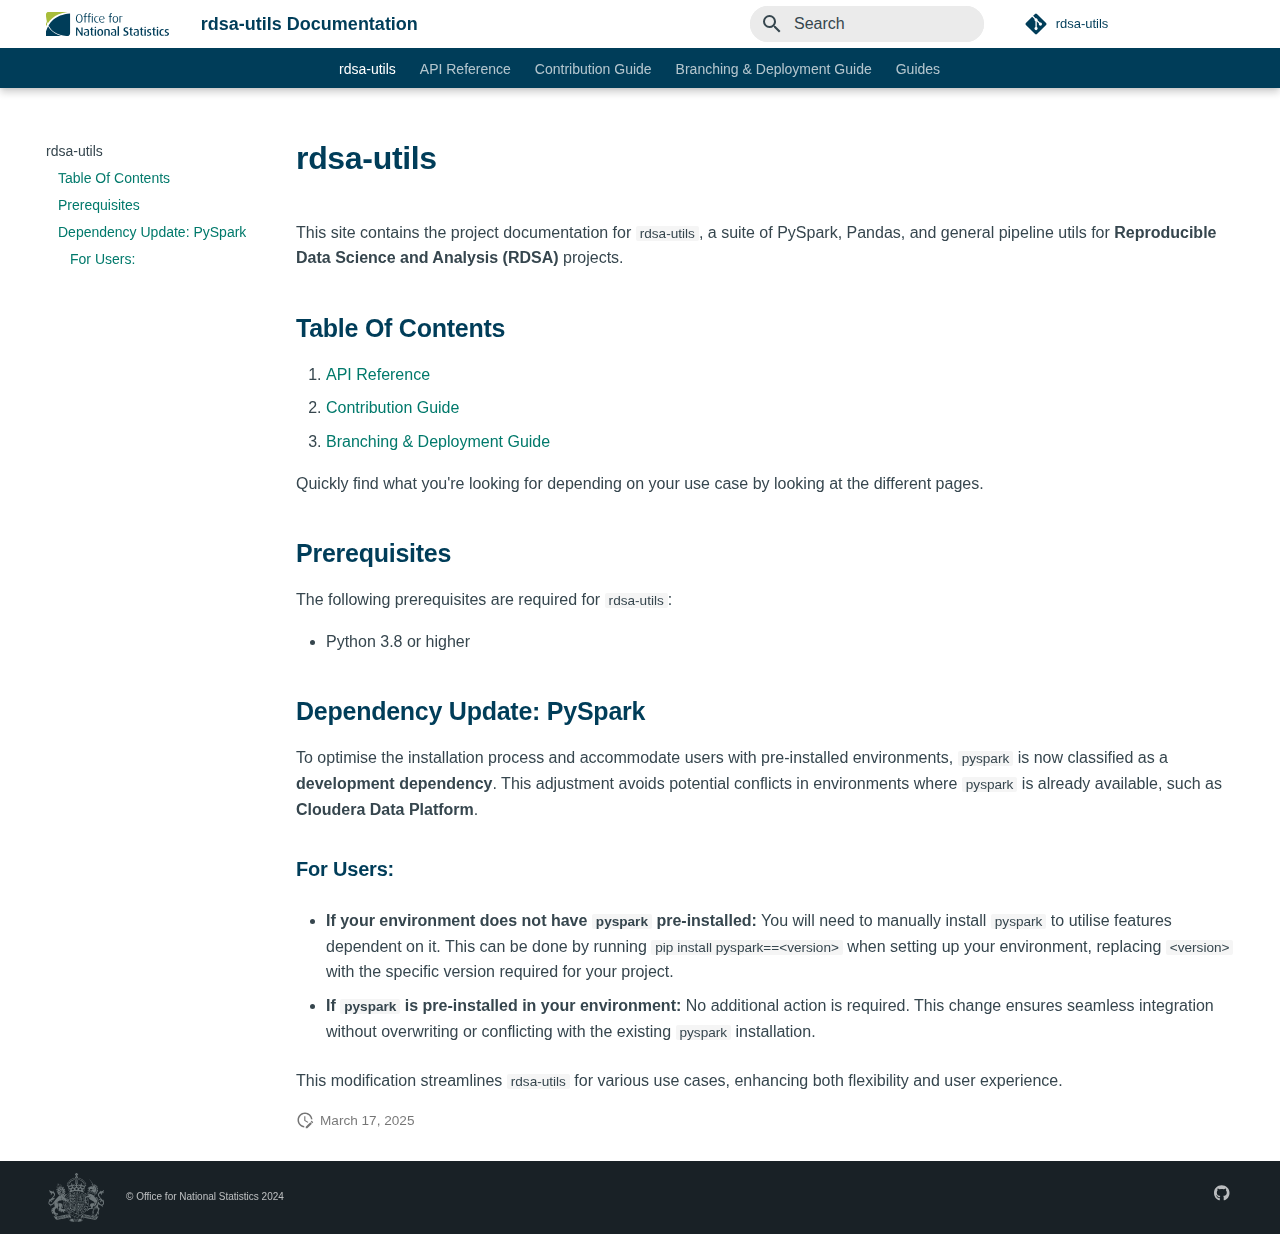
==== commit b3e5c3fd: "deploy: 2dd74dce3ae2cd56750832fa07de6e6794a7ed4c" ====
--- a/index.html
+++ b/index.html
@@ -358,6 +358,24 @@
   
 
       
+        
+  
+  
+  
+    
+    
+      <li class="md-tabs__item">
+        <a href="guides/cdp_aws_resource_estimator/" class="md-tabs__link">
+          
+  
+  Guides
+
+        </a>
+      </li>
+    
+  
+
+      
     </ul>
   </div>
 </nav>
@@ -581,6 +599,74 @@
   
 
       </a>
+    </li>
+  
+
+    
+      
+      
+  
+  
+  
+  
+    
+    
+    
+      
+      
+        
+      
+    
+    
+    <li class="md-nav__item md-nav__item--nested">
+      
+        
+        
+        <input class="md-nav__toggle md-toggle " type="checkbox" id="__nav_5" >
+        
+          
+          <label class="md-nav__link" for="__nav_5" id="__nav_5_label" tabindex="0">
+            
+  
+  <span class="md-ellipsis">
+    Guides
+  </span>
+  
+
+            <span class="md-nav__icon md-icon"></span>
+          </label>
+        
+        <nav class="md-nav" data-md-level="1" aria-labelledby="__nav_5_label" aria-expanded="false">
+          <label class="md-nav__title" for="__nav_5">
+            <span class="md-nav__icon md-icon"></span>
+            Guides
+          </label>
+          <ul class="md-nav__list" data-md-scrollfix>
+            
+              
+                
+  
+  
+  
+  
+    <li class="md-nav__item">
+      <a href="guides/cdp_aws_resource_estimator/" class="md-nav__link">
+        
+  
+  <span class="md-ellipsis">
+    CDP AWS Resource Estimator
+  </span>
+  
+
+      </a>
+    </li>
+  
+
+              
+            
+          </ul>
+        </nav>
+      
     </li>
   
 
@@ -664,7 +750,7 @@
     <span class="md-icon" title="Last update">
       <svg xmlns="http://www.w3.org/2000/svg" viewBox="0 0 24 24"><path d="M21 13.1c-.1 0-.3.1-.4.2l-1 1 2.1 2.1 1-1c.2-.2.2-.6 0-.8l-1.3-1.3c-.1-.1-.2-.2-.4-.2m-1.9 1.8-6.1 6V23h2.1l6.1-6.1-2.1-2M12.5 7v5.2l4 2.4-1 1L11 13V7h1.5M11 21.9c-5.1-.5-9-4.8-9-9.9C2 6.5 6.5 2 12 2c5.3 0 9.6 4.1 10 9.3-.3-.1-.6-.2-1-.2s-.7.1-1 .2C19.6 7.2 16.2 4 12 4c-4.4 0-8 3.6-8 8 0 4.1 3.1 7.5 7.1 7.9l-.1.2v1.8Z"/></svg>
     </span>
-    <span class="git-revision-date-localized-plugin git-revision-date-localized-plugin-date">January 29, 2025</span>
+    <span class="git-revision-date-localized-plugin git-revision-date-localized-plugin-date" title="March 17, 2025 13:05:04">March 17, 2025</span>
   </span>
 
     
--- a/assets/_mkdocstrings.css
+++ b/assets/_mkdocstrings.css
@@ -42,6 +42,28 @@
   font-weight: bold;
 }
 
+/* Backlinks crumb separator. */
+.doc-backlink-crumb {
+  display: inline-flex;
+  gap: .2rem;
+  white-space: nowrap;
+  align-items: center;
+  vertical-align: middle;
+}
+.doc-backlink-crumb:not(:first-child)::before {
+  background-color: var(--md-default-fg-color--lighter);
+  content: "";
+  display: inline;
+  height: 1rem;
+  --md-path-icon: url('data:image/svg+xml;charset=utf-8,<svg xmlns="http://www.w3.org/2000/svg" viewBox="0 0 24 24"><path d="M8.59 16.58 13.17 12 8.59 7.41 10 6l6 6-6 6z"/></svg>');
+  -webkit-mask-image: var(--md-path-icon);
+  mask-image: var(--md-path-icon);
+  width: 1rem;
+}
+.doc-backlink-crumb.last {
+  font-weight: bold;
+}
+
 /* Symbols in Navigation and ToC. */
 :root, :host,
 [data-md-color-scheme="default"] {
@@ -83,7 +105,8 @@
   font-weight: bold;
 }
 
-code.doc-symbol-parameter {
+code.doc-symbol-parameter,
+a code.doc-symbol-parameter {
   color: var(--doc-symbol-parameter-fg-color);
   background-color: var(--doc-symbol-parameter-bg-color);
 }
@@ -92,7 +115,8 @@
   content: "param";
 }
 
-code.doc-symbol-attribute {
+code.doc-symbol-attribute,
+a code.doc-symbol-attribute {
   color: var(--doc-symbol-attribute-fg-color);
   background-color: var(--doc-symbol-attribute-bg-color);
 }
@@ -101,7 +125,8 @@
   content: "attr";
 }
 
-code.doc-symbol-function {
+code.doc-symbol-function,
+a code.doc-symbol-function {
   color: var(--doc-symbol-function-fg-color);
   background-color: var(--doc-symbol-function-bg-color);
 }
@@ -110,7 +135,8 @@
   content: "func";
 }
 
-code.doc-symbol-method {
+code.doc-symbol-method,
+a code.doc-symbol-method {
   color: var(--doc-symbol-method-fg-color);
   background-color: var(--doc-symbol-method-bg-color);
 }
@@ -119,7 +145,8 @@
   content: "meth";
 }
 
-code.doc-symbol-class {
+code.doc-symbol-class,
+a code.doc-symbol-class {
   color: var(--doc-symbol-class-fg-color);
   background-color: var(--doc-symbol-class-bg-color);
 }
@@ -128,7 +155,8 @@
   content: "class";
 }
 
-code.doc-symbol-module {
+code.doc-symbol-module,
+a code.doc-symbol-module {
   color: var(--doc-symbol-module-fg-color);
   background-color: var(--doc-symbol-module-bg-color);
 }
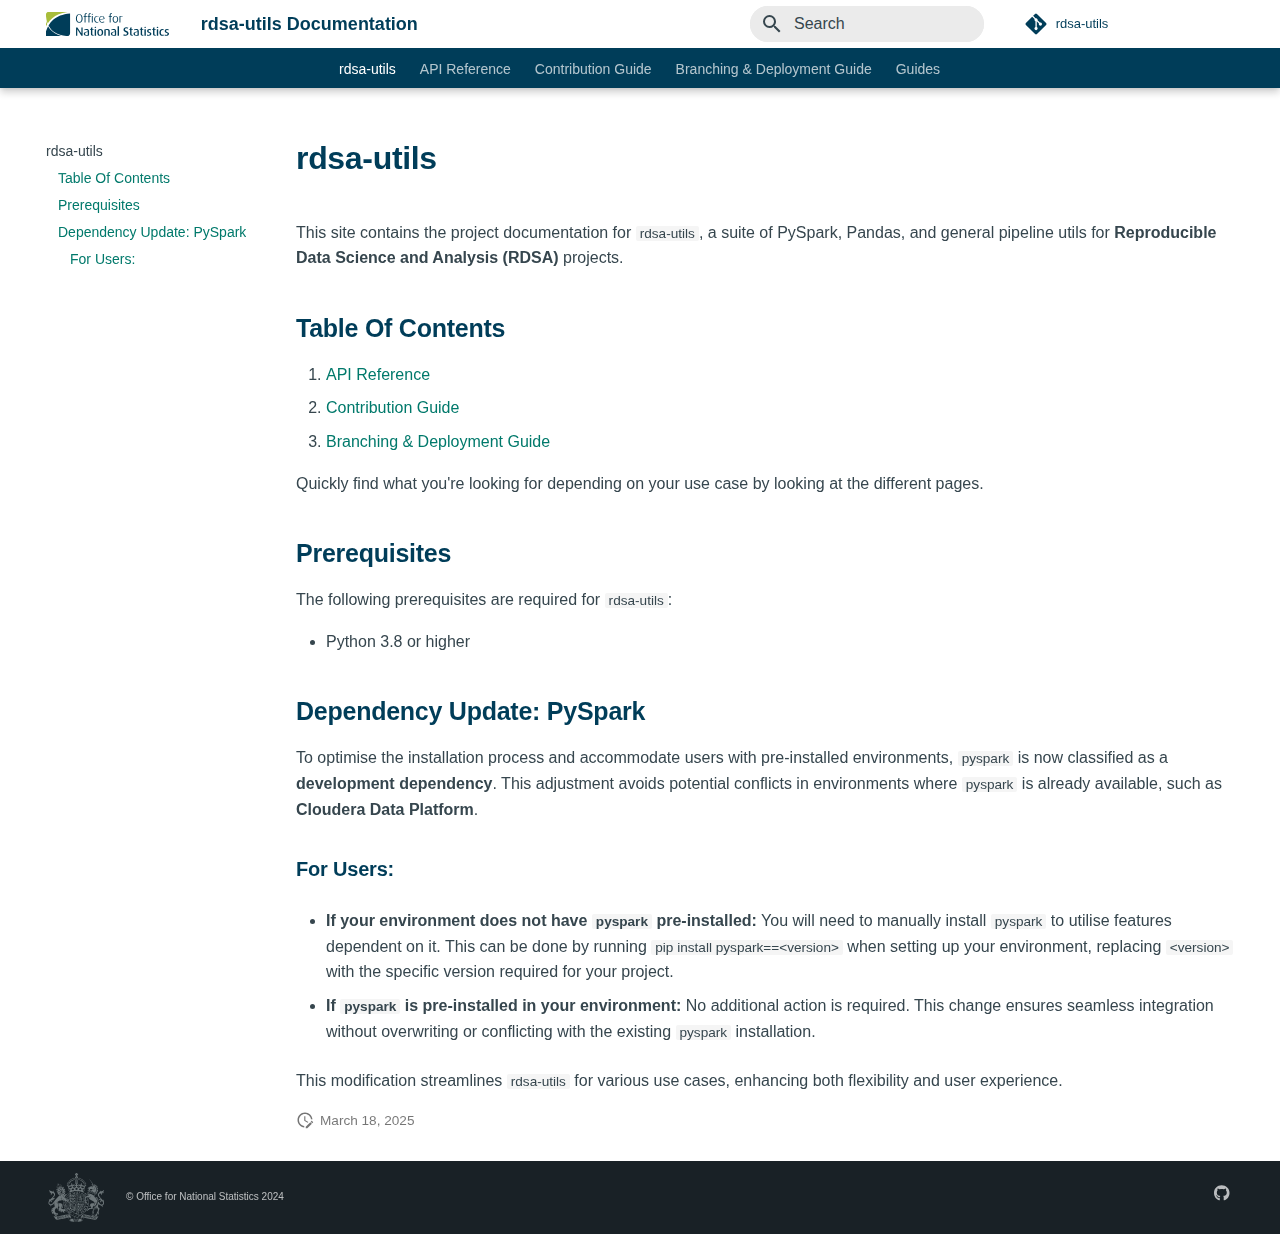
==== commit 9365ce65: "deploy: 51d85e03ecff8d5ee3a5462b3ea449f8270bfac1" ====
--- a/index.html
+++ b/index.html
@@ -750,7 +750,7 @@
     <span class="md-icon" title="Last update">
       <svg xmlns="http://www.w3.org/2000/svg" viewBox="0 0 24 24"><path d="M21 13.1c-.1 0-.3.1-.4.2l-1 1 2.1 2.1 1-1c.2-.2.2-.6 0-.8l-1.3-1.3c-.1-.1-.2-.2-.4-.2m-1.9 1.8-6.1 6V23h2.1l6.1-6.1-2.1-2M12.5 7v5.2l4 2.4-1 1L11 13V7h1.5M11 21.9c-5.1-.5-9-4.8-9-9.9C2 6.5 6.5 2 12 2c5.3 0 9.6 4.1 10 9.3-.3-.1-.6-.2-1-.2s-.7.1-1 .2C19.6 7.2 16.2 4 12 4c-4.4 0-8 3.6-8 8 0 4.1 3.1 7.5 7.1 7.9l-.1.2v1.8Z"/></svg>
     </span>
-    <span class="git-revision-date-localized-plugin git-revision-date-localized-plugin-date" title="March 17, 2025 13:05:04">March 17, 2025</span>
+    <span class="git-revision-date-localized-plugin git-revision-date-localized-plugin-date" title="March 18, 2025 17:04:08">March 18, 2025</span>
   </span>
 
     
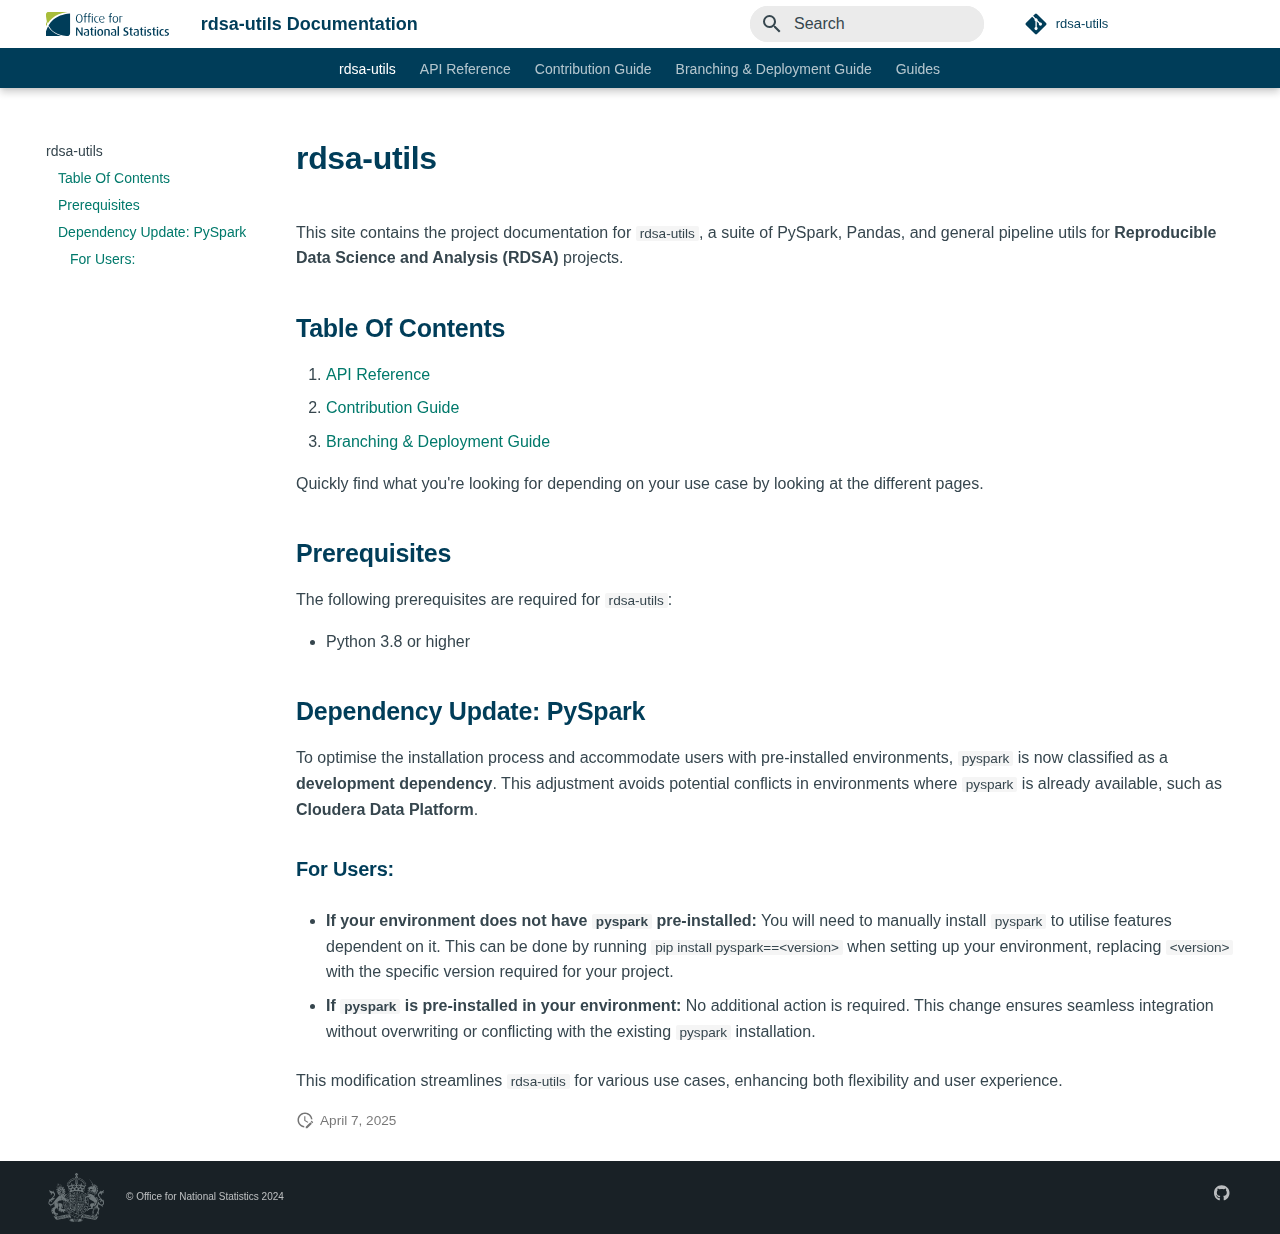
==== commit a04039bc: "deploy: 755c639dec910b5d6f252c39a06d75889ef5bc0f" ====
--- a/index.html
+++ b/index.html
@@ -750,7 +750,7 @@
     <span class="md-icon" title="Last update">
       <svg xmlns="http://www.w3.org/2000/svg" viewBox="0 0 24 24"><path d="M21 13.1c-.1 0-.3.1-.4.2l-1 1 2.1 2.1 1-1c.2-.2.2-.6 0-.8l-1.3-1.3c-.1-.1-.2-.2-.4-.2m-1.9 1.8-6.1 6V23h2.1l6.1-6.1-2.1-2M12.5 7v5.2l4 2.4-1 1L11 13V7h1.5M11 21.9c-5.1-.5-9-4.8-9-9.9C2 6.5 6.5 2 12 2c5.3 0 9.6 4.1 10 9.3-.3-.1-.6-.2-1-.2s-.7.1-1 .2C19.6 7.2 16.2 4 12 4c-4.4 0-8 3.6-8 8 0 4.1 3.1 7.5 7.1 7.9l-.1.2v1.8Z"/></svg>
     </span>
-    <span class="git-revision-date-localized-plugin git-revision-date-localized-plugin-date" title="March 18, 2025 17:04:08">March 18, 2025</span>
+    <span class="git-revision-date-localized-plugin git-revision-date-localized-plugin-date" title="April 7, 2025 13:51:18">April 7, 2025</span>
   </span>
 
     
